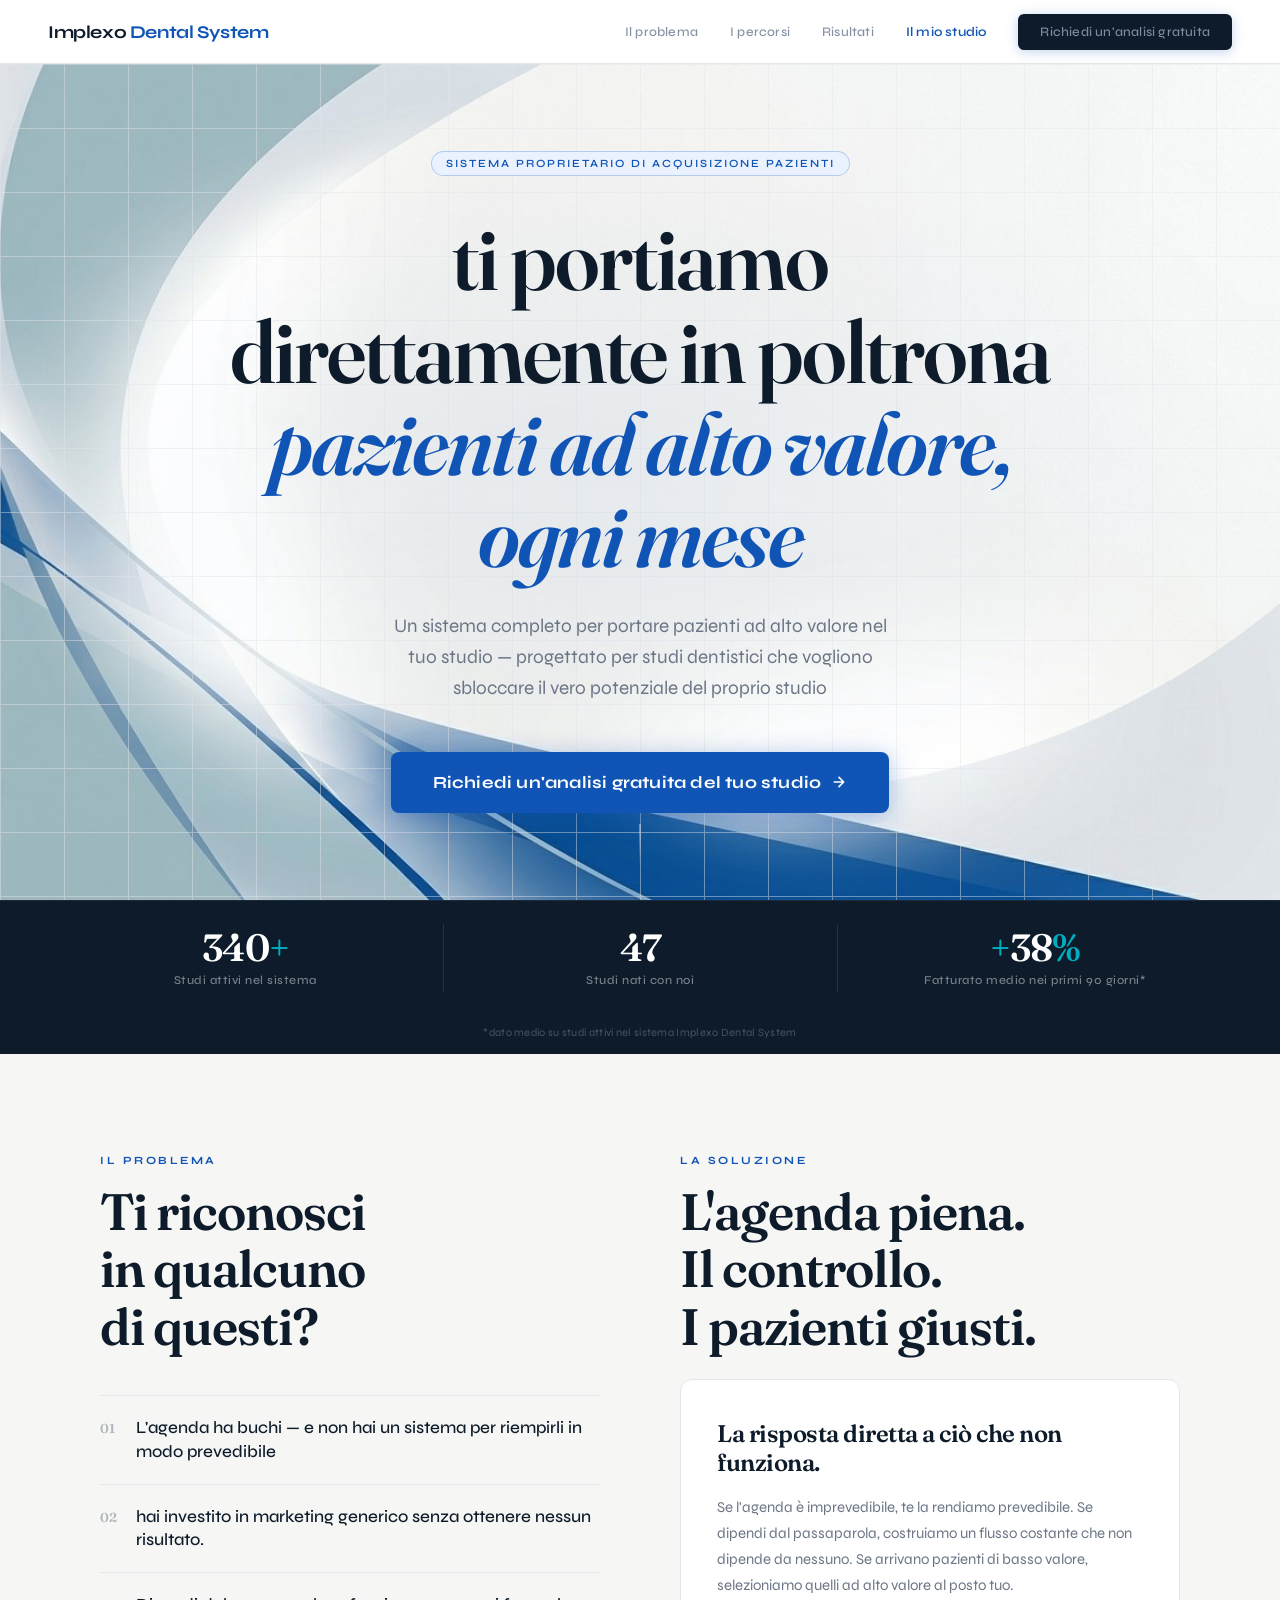
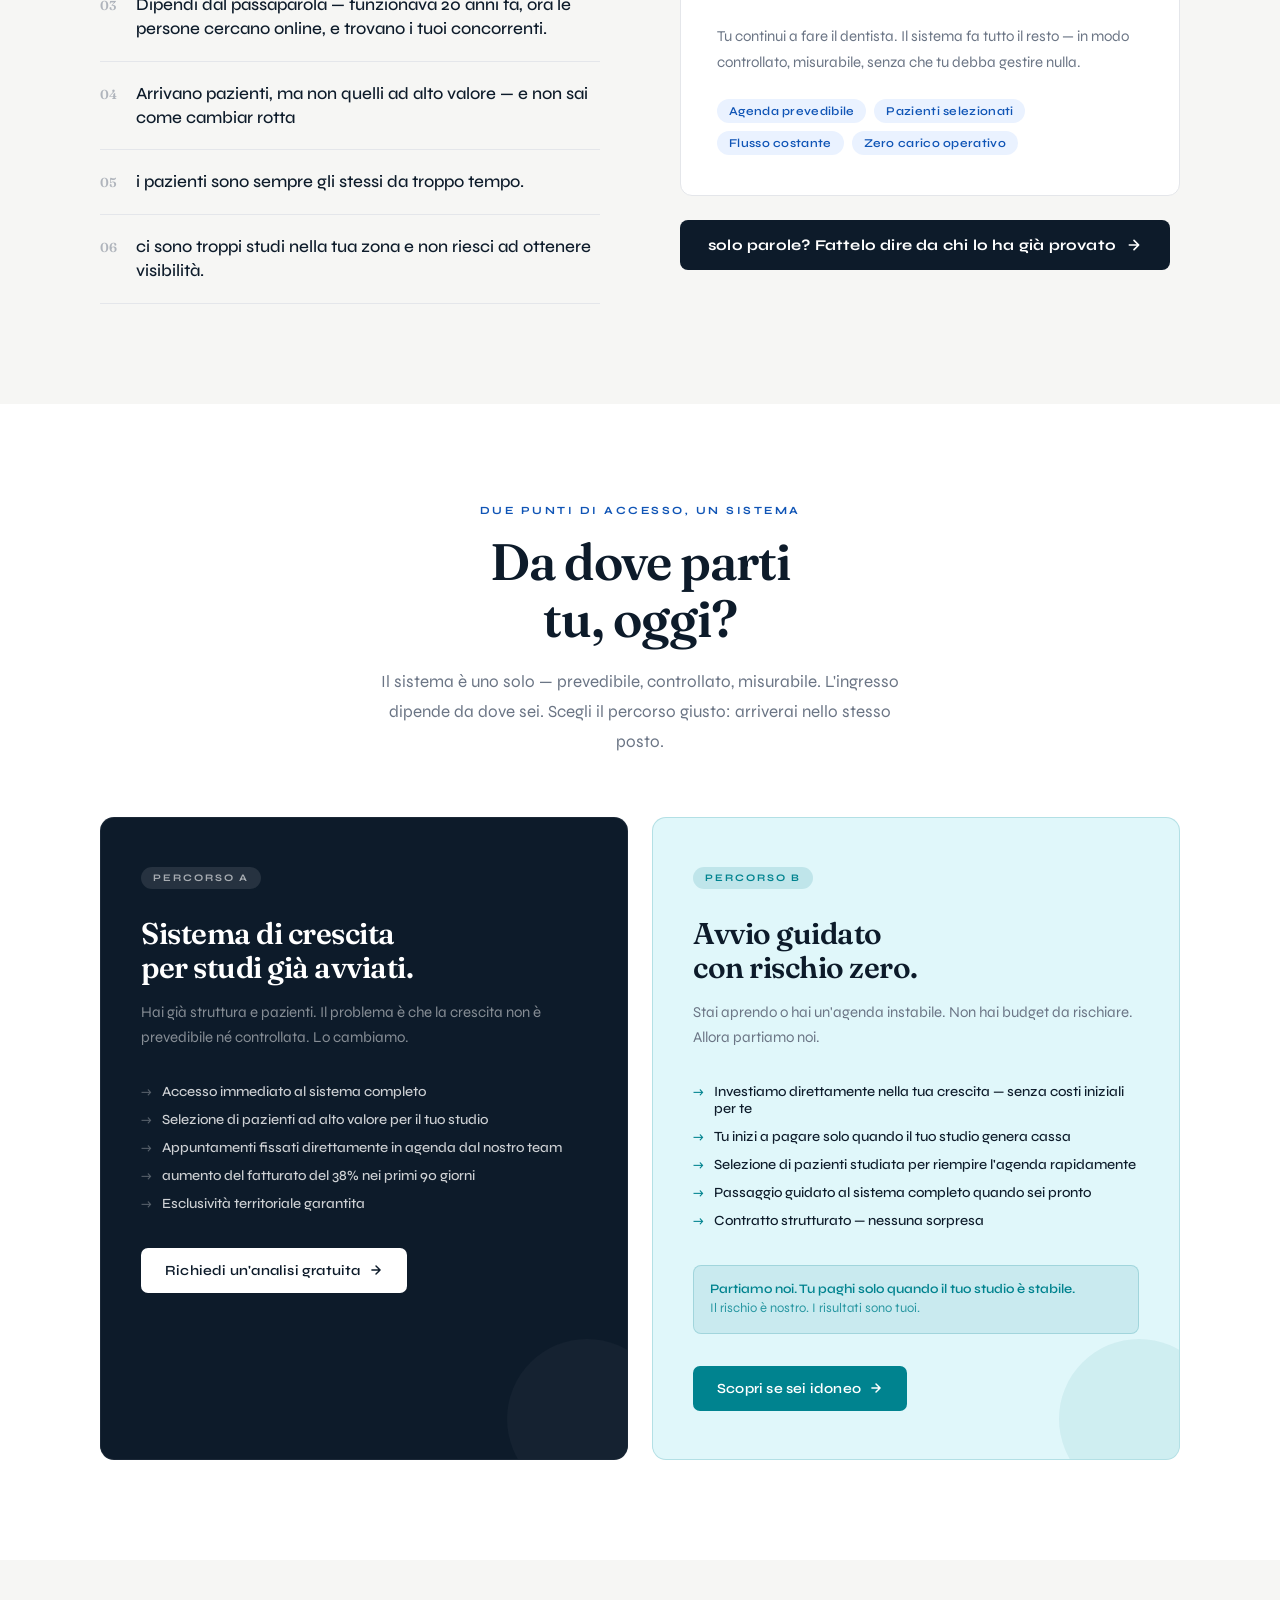
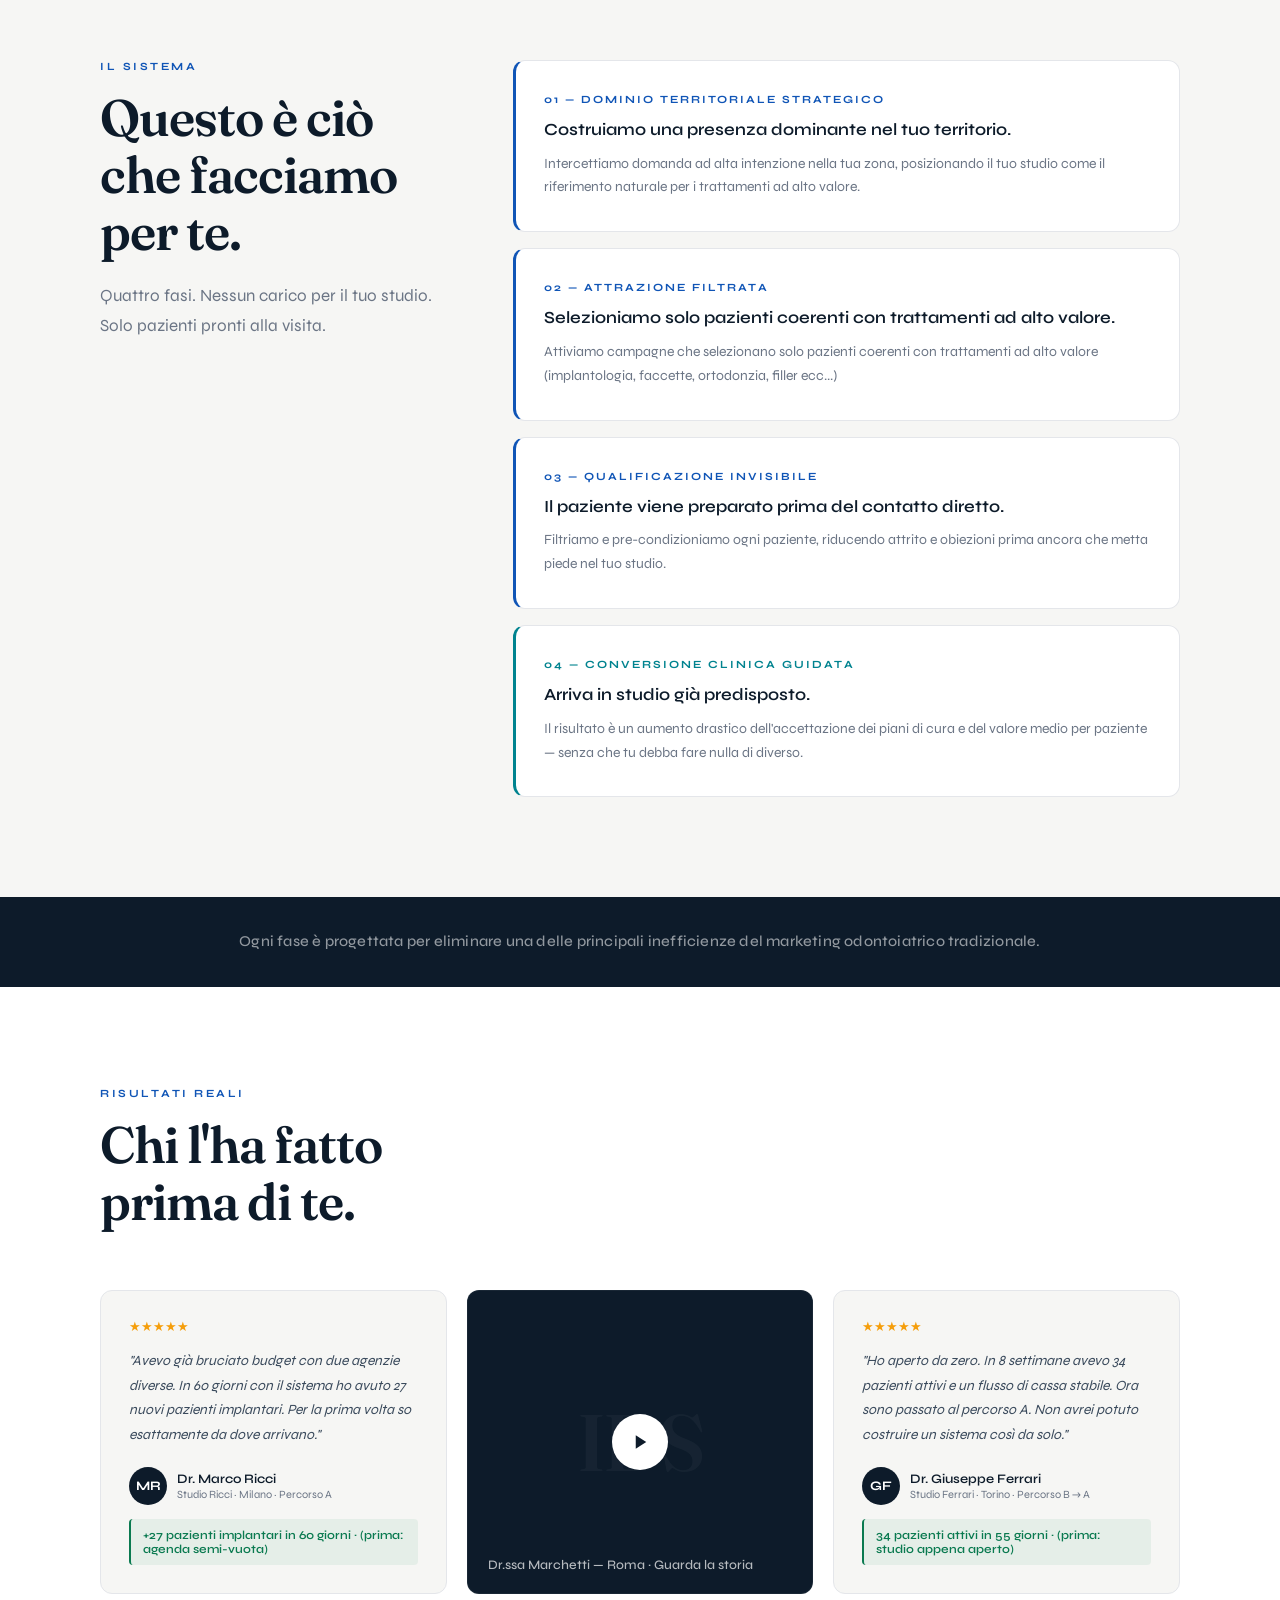
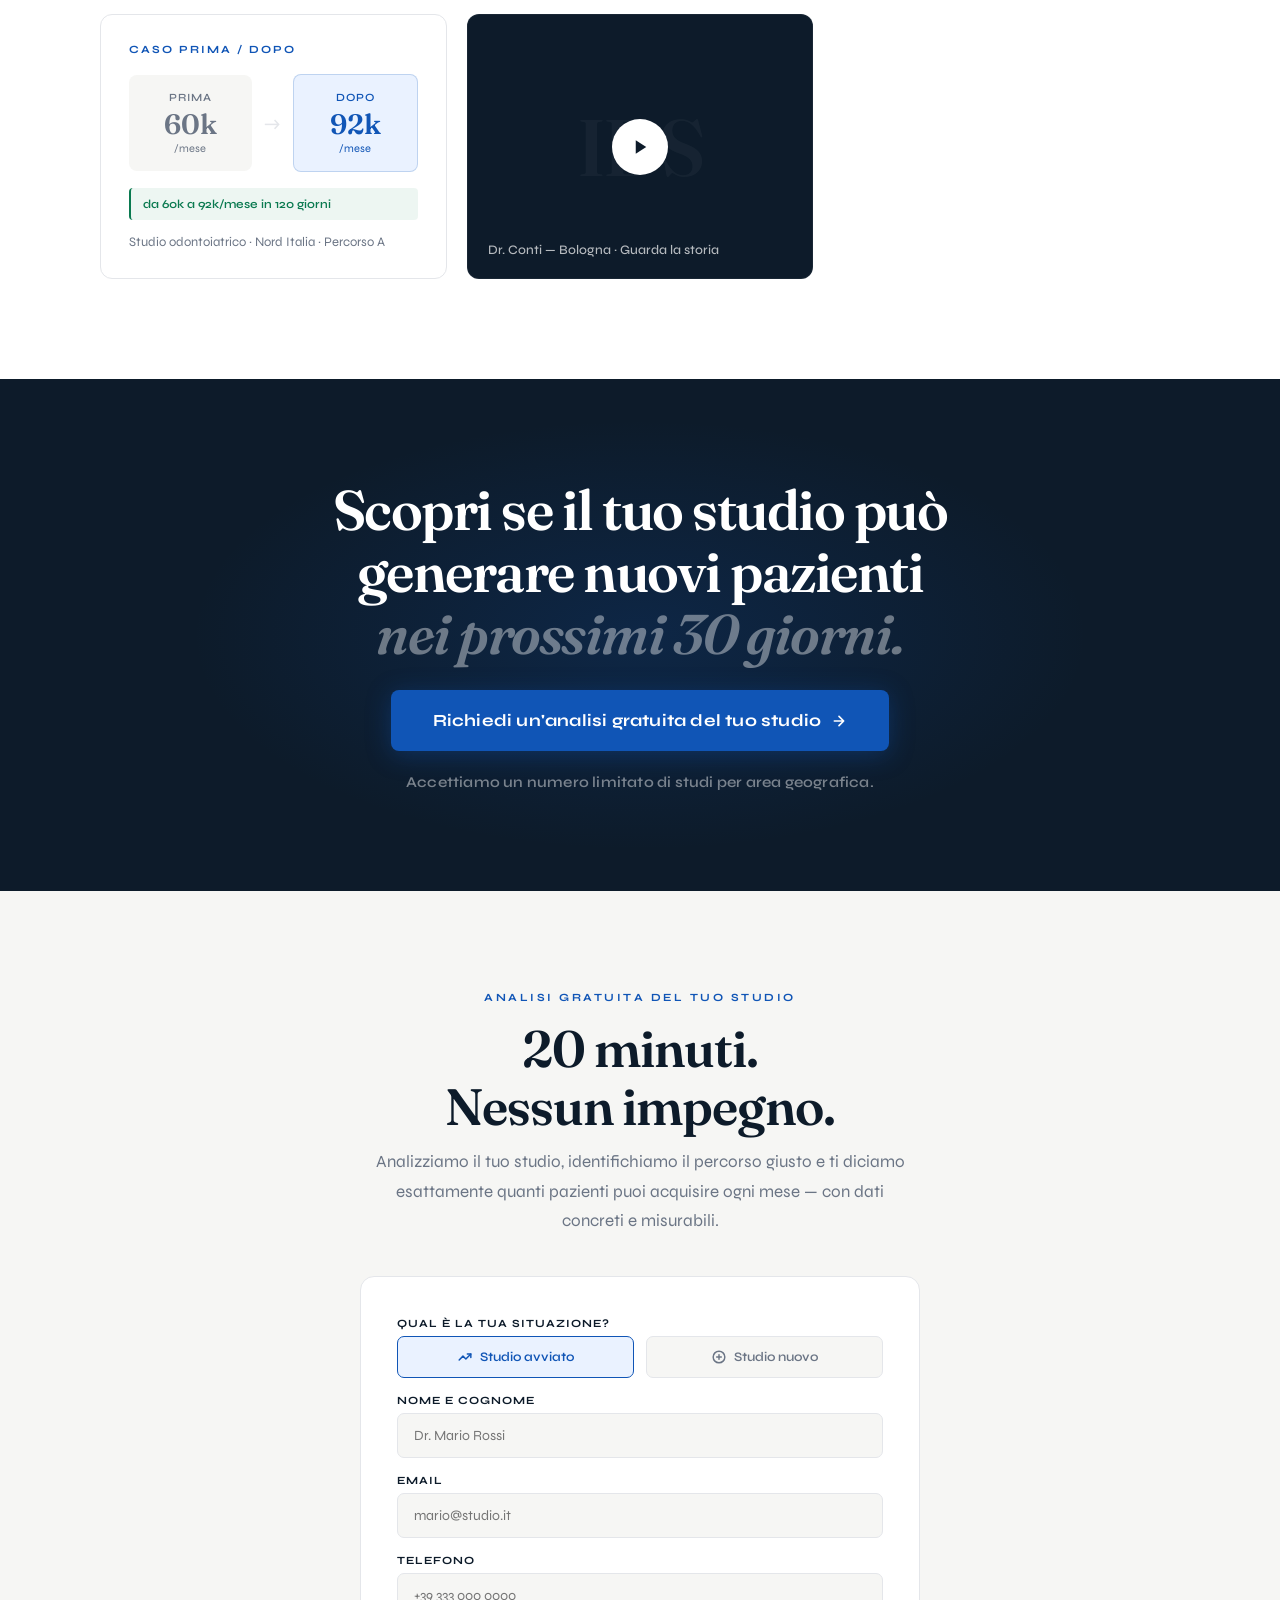
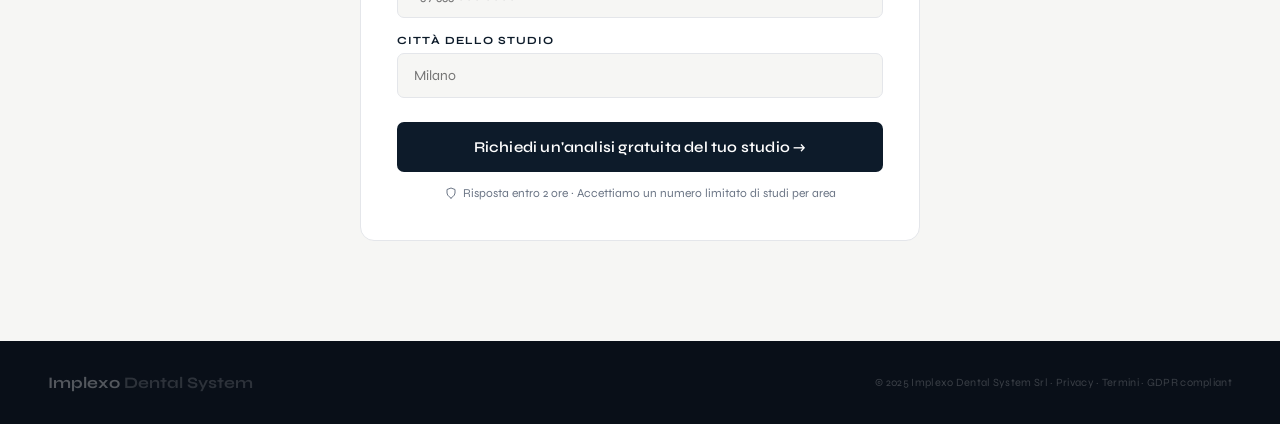
==== index.html @ b6ee6aad "Add files via upload" ====
<!DOCTYPE html>
<html lang="it">

<head>
  <meta charset="UTF-8">
  <meta name="viewport" content="width=device-width, initial-scale=1.0">
  <title>Implexo Dental System</title>
  <link rel="preconnect" href="https://fonts.googleapis.com">
  <link
    href="https://fonts.googleapis.com/css2?family=Fraunces:ital,opsz,wght@0,9..144,300;0,9..144,600;0,9..144,700;1,9..144,300;1,9..144,600&family=Syne:wght@400;500;600;700&display=swap"
    rel="stylesheet">
  <link rel="stylesheet" href="style.css">
</head>

<body>

  <nav>
    <div class="nav-logo"><a href="index.html" style="text-decoration:none;color:inherit;">Implexo<em> Dental
          System</em></a></div>
    <div class="nav-links">
      <a href="#problemi">Il problema</a>
      <a href="#percorsi">I percorsi</a>
      <a href="#risultati">Risultati</a>
      <a href="studio.html" id="studioNavLink" style="color:var(--blue);font-weight:600;">Il mio studio</a>
      <a href="#contatto" class="nav-btn">Richiedi un'analisi gratuita</a>
    </div>
    <button class="nav-hamburger" id="hamburger" onclick="toggleMobileMenu()" aria-label="Menu">
      <span></span><span></span><span></span>
    </button>
  </nav>

  <!-- Mobile Menu -->
  <div class="mobile-menu" id="mobileMenu">
    <a href="#problemi" onclick="closeMobileMenu()">Il problema</a>
    <a href="#percorsi" onclick="closeMobileMenu()">I percorsi</a>
    <a href="#risultati" onclick="closeMobileMenu()">Risultati</a>
    <a href="studio.html" class="mobile-studio-link" onclick="closeMobileMenu()">Il mio studio</a>
    <a href="#contatto" class="mobile-cta" onclick="closeMobileMenu()">Richiedi un'analisi gratuita</a>
  </div>

  <div id="main-site">

    <!-- ══════════════════════════════
     HERO
════════════════════════════════ -->
    <section class="hero" id="home">
      <div class="hero-grid"></div>
      <div class="hero-gradient"></div>

      <div class="hero-inner">
        <span class="hero-tag">Sistema proprietario di acquisizione pazienti</span>

        <h1>
          ti portiamo<br>
          direttamente in poltrona<br>
          <em>pazienti ad alto valore, ogni mese</em>
        </h1>

        <p class="hero-sub">
          Un sistema completo per portare pazienti ad alto valore nel tuo studio —
          progettato per studi dentistici che vogliono sbloccare il vero potenziale del proprio studio
        </p>

        <a href="#contatto" class="hero-cta">
          Richiedi un'analisi gratuita del tuo studio
          <svg width="16" height="16" viewBox="0 0 24 24" fill="none" stroke="currentColor" stroke-width="2.5"
            stroke-linecap="round" stroke-linejoin="round">
            <path d="M5 12h14M12 5l7 7-7 7" />
          </svg>
        </a>
      </div>

      <div class="hero-scroll">
        <div class="hero-scroll-line"></div>
      </div>
    </section>

    <!-- ══════════════════════════════
     STATS BAR
════════════════════════════════ -->
    <div class="stats-bar">
      <div class="stat-item">
        <div class="stat-num">340<span>+</span></div>
        <div class="stat-label">Studi attivi nel sistema</div>
      </div>
      <div class="stat-item">
        <div class="stat-num">47</div>
        <div class="stat-label">Studi nati con noi</div>
      </div>
      <div class="stat-item">
        <div class="stat-num"><span>+</span>38<span>%</span></div>
        <div class="stat-label">Fatturato medio nei primi 90 giorni*</div>
      </div>
    </div>
    <div style="background:var(--ink);padding:6px 48px 14px;text-align:center;">
      <span style="font-size:11px;color:rgba(255,255,255,0.25);letter-spacing:0.3px;">*dato medio su studi attivi nel
        sistema Implexo Dental System</span>
    </div>

    <!-- ══════════════════════════════
     PROBLEMA + SOLUZIONE
════════════════════════════════ -->
    <section class="problems-section" id="problemi">
      <div class="section-inner">
        <div class="problems-layout">

          <div>
            <span class="eyebrow">Il problema</span>
            <h2 class="section-title">Ti riconosci<br>in qualcuno<br>di questi?</h2>
            <div class="problems-list fade-up">
              <div class="problem-item">
                <span class="problem-num">01</span>
                <span class="problem-text">L'agenda ha buchi — e non hai un sistema per riempirli in modo
                  prevedibile</span>
              </div>
              <div class="problem-item">
                <span class="problem-num">02</span>
                <span class="problem-text">hai investito in marketing generico senza ottenere nessun risultato.</span>
              </div>
              <div class="problem-item">
                <span class="problem-num">03</span>
                <span class="problem-text">Dipendi dal passaparola — funzionava 20 anni fa, ora le persone cercano
                  online,
                  e trovano i tuoi concorrenti.</span>
              </div>
              <div class="problem-item">
                <span class="problem-num">04</span>
                <span class="problem-text">Arrivano pazienti, ma non quelli ad alto valore — e non sai come cambiar
                  rotta</span>
              </div>
              <div class="problem-item">
                <span class="problem-num">05</span>
                <span class="problem-text">i pazienti sono sempre gli stessi da troppo tempo.</span>
              </div>
              <div class="problem-item">
                <span class="problem-num">06</span>
                <span class="problem-text">ci sono troppi studi nella tua zona e non riesci ad ottenere
                  visibilità.</span>
              </div>
            </div>
          </div>

          <div class="solution-side">
            <span class="eyebrow">La soluzione</span>
            <h2 class="section-title" style="margin-bottom:24px;">L'agenda piena.<br>Il controllo.<br>I pazienti giusti.
            </h2>
            <div class="solution-card fade-up fade-up-d1">
              <h3>La risposta diretta a ciò che non funziona.</h3>
              <p>
                Se l'agenda è imprevedibile, te la rendiamo prevedibile.
                Se dipendi dal passaparola, costruiamo un flusso costante
                che non dipende da nessuno. Se arrivano pazienti di basso valore,
                selezioniamo quelli ad alto valore al posto tuo.
              </p>
              <p>
                Tu continui a fare il dentista.
                Il sistema fa tutto il resto — in modo controllato,
                misurabile, senza che tu debba gestire nulla.
              </p>
              <div class="solution-tags">
                <span class="tag">Agenda prevedibile</span>
                <span class="tag">Pazienti selezionati</span>
                <span class="tag">Flusso costante</span>
                <span class="tag">Zero carico operativo</span>
              </div>
            </div>
            <a href="#risultati"
              style="display:inline-flex;align-items:center;gap:10px;margin-top:24px;background:var(--ink);color:white;border-radius:8px;padding:16px 28px;font-family:'Syne',sans-serif;font-size:15px;font-weight:700;text-decoration:none;letter-spacing:0.2px;transition:background .2s;"
              onmouseover="this.style.background='var(--blue)'" onmouseout="this.style.background='var(--ink)'">
              solo parole? Fattelo dire da chi lo ha già provato
              <svg width="16" height="16" viewBox="0 0 24 24" fill="none" stroke="currentColor" stroke-width="2.5"
                stroke-linecap="round" stroke-linejoin="round">
                <path d="M5 12h14M12 5l7 7-7 7" />
              </svg>
            </a>
          </div>

        </div>
      </div>
    </section>

    <!-- ══════════════════════════════
     DUAL PATH
════════════════════════════════ -->
    <section class="paths-section" id="percorsi">
      <div class="section-inner">

        <div class="paths-header fade-up">
          <span class="eyebrow" style="display:block;text-align:center;">Due punti di accesso, un sistema</span>
          <h2 class="section-title" style="text-align:center;">Da dove parti<br>tu, oggi?</h2>
          <p class="section-body">
            Il sistema è uno solo — prevedibile, controllato, misurabile.
            L'ingresso dipende da dove sei. Scegli il percorso giusto:
            arriverai nello stesso posto.
          </p>
        </div>

        <div class="paths-grid">

          <!-- PATH A — CORE -->
          <div class="path-card path-card-core fade-up fade-up-d1">
            <div class="path-deco"></div>
            <span class="path-label">Percorso A</span>
            <h3 class="path-title">Sistema di crescita<br>per studi già avviati.</h3>
            <p class="path-desc">
              Hai già struttura e pazienti. Il problema è che la crescita
              non è prevedibile né controllata. Lo cambiamo.
            </p>
            <ul class="path-features">
              <li>Accesso immediato al sistema completo</li>
              <li>Selezione di pazienti ad alto valore per il tuo studio</li>
              <li>Appuntamenti fissati direttamente in agenda dal nostro team</li>
              <li>aumento del fatturato del 38% nei primi 90 giorni</li>
              <li>Esclusività territoriale garantita</li>
            </ul>
            <a href="#contatto" class="path-cta" onclick="selectPath('core')">
              Richiedi un'analisi gratuita
              <svg width="14" height="14" viewBox="0 0 24 24" fill="none" stroke="currentColor" stroke-width="2.5"
                stroke-linecap="round" stroke-linejoin="round">
                <path d="M5 12h14M12 5l7 7-7 7" />
              </svg>
            </a>
          </div>

          <!-- PATH B — LAUNCH -->
          <div class="path-card path-card-launch fade-up fade-up-d2">
            <div class="path-deco"></div>
            <span class="path-label">Percorso B</span>
            <h3 class="path-title" style="color:var(--ink);">Avvio guidato<br>con rischio zero.</h3>
            <p class="path-desc">
              Stai aprendo o hai un'agenda instabile. Non hai budget da rischiare.
              Allora partiamo noi.
            </p>
            <ul class="path-features">
              <li>Investiamo direttamente nella tua crescita — senza costi iniziali per te</li>
              <li>Tu inizi a pagare solo quando il tuo studio genera cassa</li>
              <li>Selezione di pazienti studiata per riempire l'agenda rapidamente</li>
              <li>Passaggio guidato al sistema completo quando sei pronto</li>
              <li>Contratto strutturato — nessuna sorpresa</li>
            </ul>
            <div class="path-guarantee" style="font-weight:600;">
              Partiamo noi. Tu paghi solo quando il tuo studio è stabile.<br>
              <span style="font-weight:400;opacity:0.8;">Il rischio è nostro. I risultati sono tuoi.</span>
            </div>
            <a href="#contatto" class="path-cta" onclick="selectPath('launch')">
              Scopri se sei idoneo
              <svg width="14" height="14" viewBox="0 0 24 24" fill="none" stroke="currentColor" stroke-width="2.5"
                stroke-linecap="round" stroke-linejoin="round">
                <path d="M5 12h14M12 5l7 7-7 7" />
              </svg>
            </a>
          </div>

        </div>



      </div>
    </section>

    <!-- ══════════════════════════════
     HOW IT WORKS
════════════════════════════════ -->
    <section class="how-section">
      <div class="section-inner">
        <div class="how-layout">

          <div>
            <span class="eyebrow">Il sistema</span>
            <h2 class="section-title">Questo è ciò<br>che facciamo<br>per te.</h2>
            <p class="section-body" style="margin-top:16px;">
              Quattro fasi. Nessun carico per il tuo studio.
              Solo pazienti pronti alla visita.
            </p>
          </div>

          <div class="fade-up" style="display:flex;flex-direction:column;gap:16px;">

            <div
              style="background:white;border:1px solid var(--border);border-radius:12px;padding:32px 28px;border-left:3px solid var(--blue);">
              <div
                style="font-size:11px;font-weight:700;letter-spacing:2px;text-transform:uppercase;color:var(--blue);margin-bottom:12px;">
                01 — Dominio Territoriale Strategico</div>
              <p style="font-size:17px;font-weight:600;color:var(--ink);line-height:1.4;margin-bottom:10px;">Costruiamo
                una presenza dominante nel tuo territorio.</p>
              <p style="font-size:14px;color:var(--muted);line-height:1.7;">Intercettiamo domanda ad alta intenzione
                nella
                tua zona, posizionando il tuo studio come il riferimento naturale per i trattamenti ad alto valore.</p>
            </div>

            <div
              style="background:white;border:1px solid var(--border);border-radius:12px;padding:32px 28px;border-left:3px solid var(--blue);">
              <div
                style="font-size:11px;font-weight:700;letter-spacing:2px;text-transform:uppercase;color:var(--blue);margin-bottom:12px;">
                02 — Attrazione Filtrata</div>
              <p style="font-size:17px;font-weight:600;color:var(--ink);line-height:1.4;margin-bottom:10px;">
                Selezioniamo
                solo pazienti coerenti con trattamenti ad alto valore.</p>
              <p style="font-size:14px;color:var(--muted);line-height:1.7;">Attiviamo campagne che selezionano solo
                pazienti coerenti con trattamenti ad alto valore (implantologia, faccette, ortodonzia, filler ecc...)
              </p>
            </div>

            <div
              style="background:white;border:1px solid var(--border);border-radius:12px;padding:32px 28px;border-left:3px solid var(--blue);">
              <div
                style="font-size:11px;font-weight:700;letter-spacing:2px;text-transform:uppercase;color:var(--blue);margin-bottom:12px;">
                03 — Qualificazione Invisibile</div>
              <p style="font-size:17px;font-weight:600;color:var(--ink);line-height:1.4;margin-bottom:10px;">Il paziente
                viene preparato prima del contatto diretto.</p>
              <p style="font-size:14px;color:var(--muted);line-height:1.7;">Filtriamo e pre-condizioniamo ogni paziente,
                riducendo attrito e obiezioni prima ancora che metta piede nel tuo studio.</p>
            </div>

            <div
              style="background:white;border:1px solid var(--border);border-radius:12px;padding:32px 28px;border-left:3px solid var(--teal);">
              <div
                style="font-size:11px;font-weight:700;letter-spacing:2px;text-transform:uppercase;color:var(--teal);margin-bottom:12px;">
                04 — Conversione Clinica Guidata</div>
              <p style="font-size:17px;font-weight:600;color:var(--ink);line-height:1.4;margin-bottom:10px;">Arriva in
                studio già predisposto.</p>
              <p style="font-size:14px;color:var(--muted);line-height:1.7;">Il risultato è un aumento drastico
                dell'accettazione dei piani di cura e del valore medio per paziente — senza che tu debba fare nulla di
                diverso.</p>
            </div>

          </div>

        </div>
      </div>
    </section>

    <!-- micro-section -->
    <div style="background:var(--ink);padding:32px 48px;">
      <div style="max-width:1080px;margin:0 auto;">
        <p
          style="font-size:15px;font-weight:500;color:rgba(255,255,255,0.55);line-height:1.7;text-align:center;letter-spacing:0.2px;">
          Ogni fase è progettata per eliminare una delle principali inefficienze del marketing odontoiatrico
          tradizionale.
        </p>
      </div>
    </div>

    <!-- ══════════════════════════════
     SOCIAL PROOF
════════════════════════════════ -->
    <section class="proof-section" id="risultati">
      <div class="section-inner">

        <span class="eyebrow">Risultati reali</span>
        <h2 class="section-title">Chi l'ha fatto<br>prima di te.</h2>

        <div class="proof-grid fade-up">

          <div class="review-card">
            <div class="review-stars">★★★★★</div>
            <p class="review-text">"Avevo già bruciato budget con due agenzie diverse. In 60 giorni con il sistema ho
              avuto 27 nuovi pazienti implantari. Per la prima volta so esattamente da dove arrivano."</p>
            <div class="review-author">
              <div class="review-avatar">MR</div>
              <div>
                <div class="review-name">Dr. Marco Ricci</div>
                <div class="review-role">Studio Ricci · Milano · Percorso A</div>
              </div>
            </div>
            <div class="review-result">+27 pazienti implantari in 60 giorni · (prima: agenda semi-vuota)</div>
          </div>

          <!-- VIDEO PLACEHOLDER 1 -->
          <div class="video-card" onclick="alert('Video testimonianza — da integrare')">
            <div class="video-bg-text">IDS</div>
            <div class="play-btn">
              <svg width="18" height="18" viewBox="0 0 24 24" fill="var(--ink)" stroke="none">
                <polygon points="5,3 19,12 5,21" />
              </svg>
            </div>
            <div class="video-label">Dr.ssa Marchetti — Roma · Guarda la storia</div>
          </div>

          <div class="review-card">
            <div class="review-stars">★★★★★</div>
            <p class="review-text">"Ho aperto da zero. In 8 settimane avevo 34 pazienti attivi e un flusso di cassa
              stabile. Ora sono passato al percorso A. Non avrei potuto costruire un sistema così da solo."</p>
            <div class="review-author">
              <div class="review-avatar">GF</div>
              <div>
                <div class="review-name">Dr. Giuseppe Ferrari</div>
                <div class="review-role">Studio Ferrari · Torino · Percorso B → A</div>
              </div>
            </div>
            <div class="review-result">34 pazienti attivi in 55 giorni · (prima: studio appena aperto)</div>
          </div>

          <!-- BEFORE/AFTER CARD -->
          <div class="review-card" style="border:1px solid var(--border);background:white;">
            <div
              style="font-size:11px;font-weight:700;letter-spacing:2px;text-transform:uppercase;color:var(--blue);margin-bottom:18px;">
              Caso prima / dopo</div>
            <div style="display:flex;align-items:center;gap:0;margin-bottom:16px;">
              <div style="flex:1;background:var(--gray);border-radius:8px;padding:16px;text-align:center;">
                <div
                  style="font-size:11px;font-weight:600;color:var(--muted);letter-spacing:1px;text-transform:uppercase;margin-bottom:6px;">
                  Prima</div>
                <div
                  style="font-family:'Fraunces',serif;font-size:28px;font-weight:600;color:var(--muted);line-height:1;">
                  60k</div>
                <div style="font-size:11px;color:var(--muted);margin-top:4px;">/mese</div>
              </div>
              <div style="padding:0 12px;font-size:20px;color:var(--border);">→</div>
              <div
                style="flex:1;background:var(--blue-soft);border:1px solid rgba(16,85,182,0.2);border-radius:8px;padding:16px;text-align:center;">
                <div
                  style="font-size:11px;font-weight:600;color:var(--blue);letter-spacing:1px;text-transform:uppercase;margin-bottom:6px;">
                  Dopo</div>
                <div
                  style="font-family:'Fraunces',serif;font-size:28px;font-weight:600;color:var(--blue);line-height:1;">
                  92k</div>
                <div style="font-size:11px;color:var(--blue);margin-top:4px;">/mese</div>
              </div>
            </div>
            <div class="review-result" style="margin-top:0;">da 60k a 92k/mese in 120 giorni</div>
            <div style="margin-top:14px;font-size:13px;color:var(--muted);">Studio odontoiatrico · Nord Italia ·
              Percorso
              A</div>
          </div>

          <!-- VIDEO PLACEHOLDER 2 -->
          <div class="video-card" onclick="alert('Video testimonianza — da integrare')">
            <div class="video-bg-text">IDS</div>
            <div class="play-btn">
              <svg width="18" height="18" viewBox="0 0 24 24" fill="var(--ink)" stroke="none">
                <polygon points="5,3 19,12 5,21" />
              </svg>
            </div>
            <div class="video-label">Dr. Conti — Bologna · Guarda la storia</div>
          </div>

        </div>

      </div>
    </section>

    <!-- ══════════════════════════════
     2nd CTA
════════════════════════════════ -->
    <section class="cta-section">
      <div class="cta-bg"></div>
      <div class="cta-inner fade-up">
        <h2 class="cta-title">
          Scopri se il tuo studio può<br>generare nuovi pazienti<br><em>nei prossimi 30 giorni.</em>
        </h2>
        <a href="#contatto" class="hero-cta" style="display:inline-flex;margin-top:8px;">
          Richiedi un'analisi gratuita del tuo studio
          <svg width="16" height="16" viewBox="0 0 24 24" fill="none" stroke="currentColor" stroke-width="2.5"
            stroke-linecap="round" stroke-linejoin="round">
            <path d="M5 12h14M12 5l7 7-7 7" />
          </svg>
        </a>
        <p style="margin-top:22px;font-size:15px;font-weight:600;color:rgba(255,255,255,0.45);letter-spacing:0.2px;">
          Accettiamo un numero limitato di studi per area geografica.
        </p>
      </div>
    </section>

    <!-- ══════════════════════════════
     FORM
════════════════════════════════ -->
    <section class="form-section" id="contatto">
      <div class="form-inner">
        <span class="eyebrow" style="display:block;text-align:center;">Analisi gratuita del tuo studio</span>
        <h2 class="section-title" style="text-align:center;margin-bottom:12px;">20 minuti.<br>Nessun impegno.</h2>
        <p class="section-body" style="text-align:center;margin-bottom:40px;">
          Analizziamo il tuo studio, identifichiamo il percorso giusto
          e ti diciamo esattamente quanti pazienti puoi acquisire
          ogni mese — con dati concreti e misurabili.
        </p>

        <form action="https://formslist.com/f/KGJrMdvT8ZfQ" method="POST" class="form-card">
          <input type="hidden" name="situazione" id="situazione_input" value="core">
          <div class="form-row">
            <label class="form-label">Qual è la tua situazione?</label>
            <div class="form-radio-group" id="pathGroup">
              <div class="form-radio active-core" id="radio-core" onclick="selectPath('core')">
                <svg width="14" height="14" viewBox="0 0 24 24" fill="none" stroke="currentColor" stroke-width="2.5"
                  stroke-linecap="round" stroke-linejoin="round">
                  <polyline points="22 7 13.5 15.5 8.5 10.5 2 17" />
                  <polyline points="16 7 22 7 22 13" />
                </svg>
                Studio avviato
              </div>
              <div class="form-radio" id="radio-launch" onclick="selectPath('launch')">
                <svg width="14" height="14" viewBox="0 0 24 24" fill="none" stroke="currentColor" stroke-width="2.5"
                  stroke-linecap="round" stroke-linejoin="round">
                  <circle cx="12" cy="12" r="10" />
                  <line x1="12" y1="8" x2="12" y2="16" />
                  <line x1="8" y1="12" x2="16" y2="12" />
                </svg>
                Studio nuovo
              </div>
            </div>
          </div>
          <div class="form-row">
            <label class="form-label">Nome e Cognome</label>
            <input class="form-input" type="text" name="nome" placeholder="Dr. Mario Rossi" required>
          </div>
          <div class="form-row">
            <label class="form-label">Email</label>
            <input class="form-input" type="email" name="email" placeholder="mario@studio.it" required>
          </div>
          <div class="form-row">
            <label class="form-label">Telefono</label>
            <input class="form-input" type="tel" name="telefono" placeholder="+39 333 000 0000" required>
          </div>
          <div class="form-row">
            <label class="form-label">Città dello studio</label>
            <input class="form-input" type="text" name="citta" placeholder="Milano" required>
          </div>
          <button type="submit" class="form-submit" onclick="handleSubmit()">
            Richiedi un'analisi gratuita del tuo studio →
          </button>
          <div class="form-note">
            <svg width="12" height="12" viewBox="0 0 24 24" fill="none" stroke="currentColor" stroke-width="2"
              stroke-linecap="round" stroke-linejoin="round">
              <path d="M12 22s8-4 8-10V5l-8-3-8 3v7c0 6 8 10 8 10z" />
            </svg>
            Risposta entro 2 ore · Accettiamo un numero limitato di studi per area
          </div>
        </form>

      </div>
    </section>

  </div><!-- /main-site -->

  <!-- FOOTER -->
  <footer>
    <div class="footer-logo">Implexo<em> Dental System</em></div>
    <p>© 2025 Implexo Dental System Srl · <a href="#">Privacy</a> · <a href="#">Termini</a> · GDPR compliant</p>
  </footer>

  <script>
    /* ── PATH SELECTION ── */
    let selectedPath = 'core';
    function selectPath(path) {
      selectedPath = path;
      const inputSit = document.getElementById('situazione_input');
      if (inputSit) inputSit.value = path;
      const rc = document.getElementById('radio-core');
      const rl = document.getElementById('radio-launch');
      rc.className = 'form-radio' + (path === 'core' ? ' active-core' : '');
      rl.className = 'form-radio' + (path === 'launch' ? ' active-launch' : '');
      setTimeout(() => {
        document.getElementById('contatto').scrollIntoView({ behavior: 'smooth' });
      }, 80);
    }

    /* ── FORM SUBMIT ── */
    function handleSubmit() {
      const btn = document.querySelector('.form-submit');
      if (btn) {
        btn.textContent = '✓ Inviando...';
        btn.style.background = 'var(--green)';
      }
    }

    /* ── SCROLL ANIMATIONS ── */
    const io = new IntersectionObserver(entries => {
      entries.forEach(e => { if (e.isIntersecting) { e.target.classList.add('in'); io.unobserve(e.target); } });
    }, { threshold: 0.12 });
    document.querySelectorAll('.fade-up').forEach(el => io.observe(el));

    /* ── MOBILE MENU ── */
    function toggleMobileMenu() {
      const menu = document.getElementById('mobileMenu');
      const ham = document.getElementById('hamburger');
      menu.classList.toggle('open');
      ham.classList.toggle('open');
    }
    function closeMobileMenu() {
      document.getElementById('mobileMenu').classList.remove('open');
      document.getElementById('hamburger').classList.remove('open');
    }
    document.addEventListener('click', function (e) {
      const menu = document.getElementById('mobileMenu');
      const ham = document.getElementById('hamburger');
      if (!menu.contains(e.target) && !ham.contains(e.target)) {
        menu.classList.remove('open');
        ham.classList.remove('open');
      }
    });
  </script>
</body>

</html>
---- style.css ----
:root {
      --ink: #0d1b2a;
      --blue: #1055b6;
      --blue-mid: #1a6ad4;
      --blue-soft: #eaf2ff;
      --teal: #00838f;
      --teal-mid: #00acc1;
      --teal-soft: #e0f7fa;
      --gray: #f6f6f4;
      --white: #ffffff;
      --muted: #6b7585;
      --border: #e4e6ea;
      --green: #0a7a50;
      --black: #000000;
    }

    *,
    *::before,
    *::after {
      margin: 0;
      padding: 0;
      box-sizing: border-box;
    }

    html {
      scroll-behavior: smooth;
    }

    body {
      font-family: 'Syne', sans-serif;
      background: var(--white);
      color: var(--ink);
      overflow-x: hidden;
      -webkit-font-smoothing: antialiased;
    }

    /* ─── NAV ─────────────────────────────── */
    nav {
      position: sticky;
      top: 0;
      z-index: 100;
      background: rgba(255, 255, 255, 0.96);
      backdrop-filter: blur(12px);
      border-bottom: 1px solid var(--border);
      padding: 0 48px;
      height: 64px;
      display: flex;
      align-items: center;
      justify-content: space-between;
    }

    .nav-logo {
      font-family: 'Syne', sans-serif;
      font-weight: 700;
      font-size: 18px;
      color: var(--ink);
      letter-spacing: -0.4px;
    }

    .nav-logo em {
      font-style: normal;
      color: var(--blue);
    }

    .nav-links {
      display: flex;
      align-items: center;
      gap: 32px;
    }

    .nav-links a {
      font-size: 13px;
      font-weight: 500;
      color: #828fa3fc;
      text-decoration: none;
      letter-spacing: 0.2px;
      transition: color .2s;
    }

    .nav-links a:hover {
      color: var(--black);
    }

    .nav-btn {
      background: var(--ink);
      color: white;
      border: none;
      border-radius: 6px;
      padding: 10px 22px;
      font-family: 'Syne', sans-serif;
      font-size: 13px;
      font-weight: 600;
      cursor: pointer;
      text-decoration: none;
      transition: background .2s, transform .2s;
      letter-spacing: 0.2px;
      box-shadow: 0 2px 12px rgba(16, 85, 182, 0.25);
    }

    .nav-btn:hover {
      background: #165fc6;
      transform: translateY(-1px);
      box-shadow: 0 4px 18px rgba(16, 85, 182, 0.35);
    }

    /* ─── HERO ────────────────────────────── */
    .hero {
      min-height: calc(100vh - 64px);
      display: flex;
      flex-direction: column;
      align-items: center;
      justify-content: center;
      text-align: center;
      padding: 80px 40px;
      position: relative;
      overflow: hidden;
      background-image: url('hero-bg.jpg');
      background-size: cover;
      background-position: center;
      background-repeat: no-repeat;
    }

    .hero-grid {
      position: absolute;
      inset: 0;
      background-image:
        linear-gradient(var(--border) 1px, transparent 1px),
        linear-gradient(90deg, var(--border) 1px, transparent 1px);
      background-size: 64px 64px;
      opacity: 0.45;
      pointer-events: none;
    }

    .hero-gradient {
      position: absolute;
      inset: 0;
      background: radial-gradient(ellipse 70% 60% at 50% 50%, rgba(16, 85, 182, 0.06) 0%, transparent 70%);
      pointer-events: none;
    }

    .hero-inner {
      position: relative;
      z-index: 2;
      max-width: 820px;
    }

    .hero-tag {
      display: inline-block;
      font-size: 11px;
      font-weight: 600;
      letter-spacing: 2px;
      text-transform: uppercase;
      color: var(--blue);
      border: 1px solid rgba(16, 85, 182, 0.25);
      border-radius: 100px;
      padding: 5px 14px;
      margin-bottom: 36px;
      background: var(--blue-soft);
    }

    .hero h1 {
      font-family: 'Fraunces', serif;
      font-size: clamp(44px, 7vw, 88px);
      font-weight: 600;
      line-height: 1.05;
      letter-spacing: -2px;
      color: var(--ink);
      margin-bottom: 28px;
    }

    .hero h1 em {
      font-style: italic;
      color: var(--blue);
    }

    .hero-sub {
      font-size: clamp(16px, 2vw, 19px);
      color: var(--muted);
      line-height: 1.65;
      max-width: 520px;
      margin: 0 auto 48px;
      font-weight: 400;
    }

    .hero-cta {
      display: inline-flex;
      align-items: center;
      gap: 10px;
      background: var(--blue);
      color: white;
      border: none;
      border-radius: 8px;
      padding: 20px 42px;
      font-family: 'Syne', sans-serif;
      font-size: 17px;
      font-weight: 700;
      cursor: pointer;
      text-decoration: none;
      transition: all .25s;
      letter-spacing: 0.2px;
      box-shadow: 0 4px 24px rgba(16, 85, 182, 0.35);
    }

    .hero-cta svg {
      transition: transform .25s;
    }

    .hero-cta:hover {
      background: var(--blue-mid);
      box-shadow: 0 8px 32px rgba(16, 85, 182, 0.45);
      transform: translateY(-2px);
    }

    .hero-cta:hover svg {
      transform: translateX(4px);
    }

    .hero-scroll {
      position: absolute;
      bottom: 36px;
      left: 50%;
      transform: translateX(-50%);
      display: flex;
      flex-direction: column;
      align-items: center;
      gap: 8px;
      color: var(--border);
      font-size: 11px;
      letter-spacing: 1.5px;
      text-transform: uppercase;
      animation: bounce 2s ease-in-out infinite;
    }

    @keyframes bounce {

      0%,
      100% {
        transform: translateX(-50%) translateY(0);
      }

      50% {
        transform: translateX(-50%) translateY(6px);
      }
    }

    .hero-scroll-line {
      width: 1px;
      height: 40px;
      background: linear-gradient(to bottom, var(--border), transparent);
    }

    /* ─── STATS BAR ───────────────────────── */
    .stats-bar {
      background: var(--ink);
      padding: 0 48px;
      display: flex;
      align-items: stretch;
      border-top: 1px solid rgba(255, 255, 255, 0.07);
    }

    .stat-item {
      flex: 1;
      padding: 28px 0;
      display: flex;
      flex-direction: column;
      align-items: center;
      gap: 6px;
      position: relative;
    }

    .stat-item+.stat-item::before {
      content: '';
      position: absolute;
      left: 0;
      top: 20%;
      bottom: 20%;
      width: 1px;
      background: rgba(255, 255, 255, 0.1);
    }

    .stat-num {
      font-family: 'Fraunces', serif;
      font-size: 38px;
      font-weight: 600;
      color: white;
      letter-spacing: -1px;
      line-height: 1;
    }

    .stat-num span {
      color: var(--teal-mid);
    }

    .stat-label {
      font-size: 12px;
      color: rgba(255, 255, 255, 0.45);
      font-weight: 500;
      letter-spacing: 0.5px;
      text-align: center;
    }

    /* ─── SECTION SHARED ──────────────────── */
    section {
      padding: 100px 48px;
    }

    .section-inner {
      max-width: 1080px;
      margin: 0 auto;
    }

    .eyebrow {
      font-size: 11px;
      font-weight: 700;
      letter-spacing: 2.5px;
      text-transform: uppercase;
      color: var(--blue);
      margin-bottom: 16px;
      display: block;
    }

    .section-title {
      font-family: 'Fraunces', serif;
      font-size: clamp(32px, 4vw, 52px);
      font-weight: 600;
      line-height: 1.12;
      letter-spacing: -1px;
      color: var(--ink);
      margin-bottom: 20px;
    }

    .section-title em {
      font-style: italic;
      color: var(--blue);
    }

    .section-body {
      font-size: 17px;
      color: var(--muted);
      line-height: 1.75;
      max-width: 540px;
    }

    /* ─── PROBLEMS + SOLUTION ─────────────── */
    .problems-section {
      background: var(--gray);
    }

    .problems-layout {
      display: grid;
      grid-template-columns: 1fr 1fr;
      gap: 80px;
      align-items: start;
    }

    .problems-list {
      margin-top: 40px;
      display: flex;
      flex-direction: column;
      gap: 0;
    }

    .problem-item {
      padding: 20px 0;
      border-bottom: 1px solid var(--border);
      display: flex;
      gap: 16px;
      align-items: baseline;
    }

    .problem-item:first-child {
      border-top: 1px solid var(--border);
    }

    .problem-num {
      font-family: 'Fraunces', serif;
      font-size: 13px;
      color: var(--muted);
      opacity: 0.5;
      min-width: 20px;
      font-weight: 600;
    }

    .problem-text {
      font-size: 17px;
      font-weight: 500;
      color: var(--ink);
      line-height: 1.4;
    }

    .solution-side {
      padding-top: 0;
    }

    .solution-card {
      background: var(--white);
      border: 1px solid var(--border);
      border-radius: 12px;
      padding: 40px 36px;
      margin-top: 16px;
    }

    .solution-card h3 {
      font-family: 'Fraunces', serif;
      font-size: 24px;
      font-weight: 600;
      color: var(--ink);
      margin-bottom: 16px;
      letter-spacing: -0.5px;
      line-height: 1.2;
    }

    .solution-card p {
      font-size: 15px;
      color: var(--muted);
      line-height: 1.75;
      margin-bottom: 24px;
    }

    .solution-tags {
      display: flex;
      flex-wrap: wrap;
      gap: 8px;
    }

    .tag {
      font-size: 12px;
      font-weight: 600;
      padding: 5px 12px;
      border-radius: 100px;
      background: var(--blue-soft);
      color: var(--blue);
      letter-spacing: 0.3px;
    }

    /* ─── DUAL PATH ───────────────────────── */
    .paths-section {
      background: var(--white);
    }

    .paths-header {
      text-align: center;
      margin-bottom: 60px;
    }

    .paths-header .section-body {
      margin: 0 auto;
    }

    .paths-grid {
      display: grid;
      grid-template-columns: 1fr 1fr;
      gap: 24px;
    }

    .path-card {
      border-radius: 14px;
      padding: 48px 40px;
      position: relative;
      overflow: hidden;
      border: 1px solid transparent;
    }

    .path-card-core {
      background: var(--ink);
      border-color: rgba(255, 255, 255, 0.06);
    }

    .path-card-launch {
      background: var(--teal-soft);
      border-color: rgba(0, 131, 143, 0.2);
    }

    .path-label {
      font-size: 10px;
      font-weight: 700;
      letter-spacing: 2px;
      text-transform: uppercase;
      padding: 5px 12px;
      border-radius: 100px;
      display: inline-block;
      margin-bottom: 28px;
    }

    .path-card-core .path-label {
      background: rgba(255, 255, 255, 0.1);
      color: rgba(255, 255, 255, 0.6);
    }

    .path-card-launch .path-label {
      background: rgba(0, 131, 143, 0.15);
      color: var(--teal);
    }

    .path-title {
      font-family: 'Fraunces', serif;
      font-size: 30px;
      font-weight: 600;
      line-height: 1.15;
      letter-spacing: -0.5px;
      margin-bottom: 14px;
    }

    .path-card-core .path-title {
      color: white;
    }

    .path-card-launch .path-title {
      color: var(--ink);
    }

    .path-desc {
      font-size: 15px;
      line-height: 1.7;
      margin-bottom: 32px;
    }

    .path-card-core .path-desc {
      color: rgba(255, 255, 255, 0.5);
    }

    .path-card-launch .path-desc {
      color: var(--muted);
    }

    .path-features {
      list-style: none;
      display: flex;
      flex-direction: column;
      gap: 11px;
      margin-bottom: 36px;
    }

    .path-features li {
      display: flex;
      align-items: baseline;
      gap: 10px;
      font-size: 14px;
      font-weight: 500;
    }

    .path-card-core .path-features li {
      color: rgba(255, 255, 255, 0.8);
    }

    .path-card-launch .path-features li {
      color: var(--ink);
    }

    .path-features li::before {
      content: '→';
      font-size: 13px;
      flex-shrink: 0;
    }

    .path-card-core .path-features li::before {
      color: rgba(255, 255, 255, 0.3);
    }

    .path-card-launch .path-features li::before {
      color: var(--teal);
    }

    .path-guarantee {
      padding: 14px 16px;
      border-radius: 8px;
      font-size: 13px;
      font-weight: 500;
      line-height: 1.5;
      margin-bottom: 32px;
    }

    .path-card-core .path-guarantee {
      background: rgba(255, 255, 255, 0.06);
      color: rgba(255, 255, 255, 0.5);
      border: 1px solid rgba(255, 255, 255, 0.08);
    }

    .path-card-launch .path-guarantee {
      background: rgba(0, 131, 143, 0.1);
      color: var(--teal);
      border: 1px solid rgba(0, 131, 143, 0.2);
    }

    .path-cta {
      display: inline-flex;
      align-items: center;
      gap: 8px;
      border-radius: 7px;
      padding: 14px 24px;
      font-family: 'Syne', sans-serif;
      font-size: 14px;
      font-weight: 600;
      cursor: pointer;
      border: none;
      text-decoration: none;
      transition: all .2s;
      letter-spacing: 0.2px;
    }

    .path-card-core .path-cta {
      background: white;
      color: var(--ink);
    }

    .path-card-core .path-cta:hover {
      background: var(--blue);
      color: white;
    }

    .path-card-launch .path-cta {
      background: var(--teal);
      color: white;
    }

    .path-card-launch .path-cta:hover {
      background: #006d79;
    }

    .path-deco {
      position: absolute;
      bottom: -40px;
      right: -40px;
      width: 160px;
      height: 160px;
      border-radius: 50%;
      pointer-events: none;
    }

    .path-card-core .path-deco {
      background: rgba(255, 255, 255, 0.03);
    }

    .path-card-launch .path-deco {
      background: rgba(0, 131, 143, 0.08);
    }

    /* ─── HOW IT WORKS ────────────────────── */
    .how-section {
      background: var(--gray);
    }

    .how-layout {
      display: grid;
      grid-template-columns: 1fr 2fr;
      gap: 80px;
      align-items: start;
    }

    .how-steps {
      display: flex;
      flex-direction: column;
      gap: 0;
      margin-top: 8px;
    }

    .how-step {
      padding: 24px 0;
      border-bottom: 1px solid var(--border);
      display: grid;
      grid-template-columns: 40px 1fr;
      gap: 16px;
      align-items: start;
    }

    .how-step:first-child {
      border-top: 1px solid var(--border);
    }

    .step-n {
      font-family: 'Fraunces', serif;
      font-size: 13px;
      color: var(--blue);
      font-weight: 600;
      padding-top: 2px;
    }

    .step-name {
      font-size: 15px;
      font-weight: 600;
      color: var(--ink);
      margin-bottom: 4px;
    }

    .step-desc {
      font-size: 13px;
      color: var(--muted);
      line-height: 1.6;
    }

    /* ─── SOCIAL PROOF ────────────────────── */
    .proof-section {
      background: var(--white);
    }

    .proof-grid {
      display: grid;
      grid-template-columns: 1fr 1fr 1fr;
      gap: 20px;
      margin-top: 60px;
    }

    .review-card {
      background: var(--gray);
      border-radius: 12px;
      padding: 28px;
      border: 1px solid var(--border);
      transition: border-color .2s, transform .2s;
    }

    .review-card:hover {
      border-color: #c0cfe8;
      transform: translateY(-3px);
    }

    .review-stars {
      color: #f59e0b;
      font-size: 13px;
      margin-bottom: 14px;
    }

    .review-text {
      font-size: 14px;
      color: #3a4a5c;
      line-height: 1.75;
      margin-bottom: 20px;
      font-style: italic;
    }

    .review-author {
      display: flex;
      align-items: center;
      gap: 10px;
    }

    .review-avatar {
      width: 38px;
      height: 38px;
      border-radius: 50%;
      background: var(--ink);
      color: white;
      display: flex;
      align-items: center;
      justify-content: center;
      font-size: 13px;
      font-weight: 700;
      flex-shrink: 0;
    }

    .review-name {
      font-size: 13px;
      font-weight: 600;
      color: var(--ink);
    }

    .review-role {
      font-size: 11px;
      color: var(--muted);
      margin-top: 1px;
    }

    .review-result {
      margin-top: 14px;
      padding: 9px 12px;
      background: rgba(10, 122, 80, 0.07);
      border-left: 2px solid var(--green);
      border-radius: 4px;
      font-size: 12px;
      font-weight: 600;
      color: var(--green);
    }

    .video-card {
      border-radius: 12px;
      overflow: hidden;
      background: var(--ink);
      display: flex;
      align-items: center;
      justify-content: center;
      min-height: 240px;
      cursor: pointer;
      position: relative;
      border: 1px solid rgba(255, 255, 255, 0.05);
      transition: transform .2s;
    }

    .video-card:hover {
      transform: translateY(-3px);
    }

    .video-card:hover .play-btn {
      transform: translate(-50%, -50%) scale(1.1);
    }

    .video-bg-text {
      font-family: 'Fraunces', serif;
      font-size: 80px;
      font-weight: 600;
      color: rgba(255, 255, 255, 0.04);
      position: absolute;
      line-height: 1;
      letter-spacing: -3px;
      user-select: none;
    }

    .play-btn {
      position: absolute;
      top: 50%;
      left: 50%;
      transform: translate(-50%, -50%);
      width: 56px;
      height: 56px;
      border-radius: 50%;
      background: white;
      display: flex;
      align-items: center;
      justify-content: center;
      transition: transform .25s;
    }

    .play-btn svg {
      margin-left: 3px;
    }

    .video-label {
      position: absolute;
      bottom: 20px;
      left: 20px;
      font-size: 13px;
      font-weight: 500;
      color: rgba(255, 255, 255, 0.7);
    }

    /* ─── CTA SECTION ─────────────────────── */
    .cta-section {
      background: var(--ink);
      padding: 100px 48px;
      text-align: center;
      position: relative;
      overflow: hidden;
    }

    .cta-bg {
      position: absolute;
      inset: 0;
      background: radial-gradient(ellipse 50% 60% at 50% 50%, rgba(16, 85, 182, 0.2) 0%, transparent 70%);
      pointer-events: none;
    }

    .cta-inner {
      position: relative;
      z-index: 2;
      max-width: 620px;
      margin: 0 auto;
    }

    .cta-title {
      font-family: 'Fraunces', serif;
      font-size: clamp(32px, 4.5vw, 56px);
      font-weight: 600;
      color: white;
      line-height: 1.1;
      letter-spacing: -1.5px;
      margin-bottom: 18px;
    }

    .cta-title em {
      font-style: italic;
      color: rgba(255, 255, 255, 0.4);
    }

    .cta-sub {
      font-size: 16px;
      color: rgba(255, 255, 255, 0.45);
      line-height: 1.65;
      margin-bottom: 48px;
    }

    /* ─── CONTACT FORM ────────────────────── */
    .form-section {
      background: var(--gray);
      padding: 100px 48px;
    }

    .form-inner {
      max-width: 560px;
      margin: 0 auto;
      text-align: center;
    }

    .form-inner .section-title {
      text-align: center;
    }

    .form-inner .section-body {
      margin: 0 auto 40px;
      text-align: center;
    }

    .form-card {
      background: white;
      border: 1px solid var(--border);
      border-radius: 14px;
      padding: 40px 36px;
      text-align: left;
    }

    .form-row {
      margin-bottom: 16px;
    }

    .form-label {
      display: block;
      font-size: 11px;
      font-weight: 700;
      letter-spacing: 1px;
      text-transform: uppercase;
      color: var(--ink);
      margin-bottom: 6px;
    }

    .form-input,
    .form-select {
      width: 100%;
      padding: 13px 16px;
      border: 1.5px solid var(--border);
      border-radius: 7px;
      font-family: 'Syne', sans-serif;
      font-size: 14px;
      color: var(--ink);
      background: var(--gray);
      outline: none;
      transition: all .2s;
      appearance: none;
    }

    .form-input:focus,
    .form-select:focus {
      border-color: var(--blue);
      background: white;
      box-shadow: 0 0 0 3px rgba(16, 85, 182, 0.1);
    }

    .form-radio-group {
      display: flex;
      gap: 12px;
      margin-top: 6px;
    }

    .form-radio {
      flex: 1;
      display: flex;
      align-items: center;
      justify-content: center;
      gap: 8px;
      padding: 12px;
      border: 1.5px solid var(--border);
      border-radius: 7px;
      cursor: pointer;
      font-size: 13px;
      font-weight: 600;
      transition: all .2s;
      color: var(--muted);
      background: var(--gray);
    }

    .form-radio.active-core {
      border-color: var(--blue);
      color: var(--blue);
      background: var(--blue-soft);
    }

    .form-radio.active-launch {
      border-color: var(--teal);
      color: var(--teal);
      background: var(--teal-soft);
    }

    .form-radio input {
      position: absolute;
      opacity: 0;
      pointer-events: none;
    }

    .form-submit {
      width: 100%;
      padding: 16px;
      background: var(--ink);
      color: white;
      border: none;
      border-radius: 7px;
      font-family: 'Syne', sans-serif;
      font-size: 15px;
      font-weight: 600;
      cursor: pointer;
      margin-top: 8px;
      transition: all .25s;
      letter-spacing: 0.2px;
    }

    .form-submit:hover {
      background: var(--blue);
    }

    .form-note {
      text-align: center;
      margin-top: 14px;
      font-size: 12px;
      color: var(--muted);
      display: flex;
      align-items: center;
      justify-content: center;
      gap: 6px;
    }

    /* ─── FOOTER ──────────────────────────── */
    footer {
      background: #090f18;
      padding: 32px 48px;
      display: flex;
      align-items: center;
      justify-content: space-between;
    }

    .footer-logo {
      font-family: 'Syne', sans-serif;
      font-size: 16px;
      font-weight: 700;
      color: rgba(255, 255, 255, 0.3);
    }

    .footer-logo em {
      font-style: normal;
      color: rgba(255, 255, 255, 0.15);
    }

    footer p {
      font-size: 11px;
      color: rgba(255, 255, 255, 0.2);
      letter-spacing: 0.3px;
    }

    footer a {
      color: rgba(255, 255, 255, 0.2);
      text-decoration: none;
    }

    footer a:hover {
      color: rgba(255, 255, 255, 0.5);
    }

    /* ─── ANIMATIONS ──────────────────────── */
    .fade-up {
      opacity: 0;
      transform: translateY(28px);
      transition: opacity .65s ease, transform .65s ease;
    }

    .fade-up.in {
      opacity: 1;
      transform: translateY(0);
    }

    .fade-up-d1 {
      transition-delay: .1s;
    }

    .fade-up-d2 {
      transition-delay: .2s;
    }

    .fade-up-d3 {
      transition-delay: .3s;
    }

    /* ─── HAMBURGER / MOBILE NAV ─────────── */
    .nav-hamburger {
      display: none;
      flex-direction: column;
      gap: 5px;
      cursor: pointer;
      padding: 6px;
      border: none;
      background: none;
    }

    .nav-hamburger span {
      display: block;
      width: 22px;
      height: 2px;
      background: var(--ink);
      border-radius: 2px;
      transition: all .3s;
    }

    .nav-hamburger.open span:nth-child(1) {
      transform: translateY(7px) rotate(45deg);
    }

    .nav-hamburger.open span:nth-child(2) {
      opacity: 0;
    }

    .nav-hamburger.open span:nth-child(3) {
      transform: translateY(-7px) rotate(-45deg);
    }

    .mobile-menu {
      display: none;
      position: fixed;
      top: 64px;
      left: 0;
      right: 0;
      background: rgba(255, 255, 255, 0.98);
      backdrop-filter: blur(16px);
      border-bottom: 1px solid var(--border);
      z-index: 99;
      padding: 24px 24px;
      flex-direction: column;
      gap: 4px;
      box-shadow: 0 8px 32px rgba(0, 0, 0, 0.08);
    }

    .mobile-menu.open {
      display: flex;
    }

    .mobile-menu a {
      padding: 13px 16px;
      font-size: 15px;
      font-weight: 500;
      color: var(--ink);
      text-decoration: none;
      border-radius: 8px;
      transition: background .2s;
    }

    .mobile-menu a:hover {
      background: var(--gray);
    }

    .mobile-menu .mobile-studio-link {
      color: var(--blue);
      font-weight: 600;
    }

    .mobile-menu .mobile-cta {
      margin-top: 8px;
      background: var(--ink);
      color: white !important;
      text-align: center;
      border-radius: 8px;
      padding: 14px 16px;
      font-weight: 600;
    }

    /* ─── STUDIO PAGE ─────────────────────── */
    #studio-page {
      display: none;
      min-height: calc(100vh - 64px);
      background: #f4f6f9;
    }

    #studio-page.active {
      display: block;
    }

    .studio-hero {
      background: var(--ink);
      padding: 48px 48px 0;
      position: relative;
      overflow: hidden;
    }

    .studio-hero::after {
      content: '';
      position: absolute;
      inset: 0;
      background: radial-gradient(ellipse 60% 80% at 80% 50%, rgba(16, 85, 182, 0.25) 0%, transparent 70%);
      pointer-events: none;
    }

    .studio-hero-inner {
      max-width: 1120px;
      margin: 0 auto;
      position: relative;
      z-index: 2;
    }

    .studio-welcome {
      font-size: 12px;
      font-weight: 600;
      letter-spacing: 2px;
      text-transform: uppercase;
      color: rgba(255, 255, 255, 0.35);
      margin-bottom: 8px;
    }

    .studio-title {
      font-family: 'Fraunces', serif;
      font-size: clamp(28px, 4vw, 44px);
      font-weight: 600;
      color: white;
      letter-spacing: -1px;
      line-height: 1.1;
      margin-bottom: 6px;
    }

    .studio-title em {
      font-style: italic;
      color: rgba(255, 255, 255, 0.45);
    }

    .studio-sub {
      font-size: 14px;
      color: rgba(255, 255, 255, 0.4);
      margin-bottom: 40px;
    }

    .studio-tabs {
      display: flex;
      gap: 0;
      position: relative;
      z-index: 2;
      margin-top: 8px;
    }

    .studio-tab {
      padding: 14px 24px;
      font-family: 'Syne', sans-serif;
      font-size: 13px;
      font-weight: 600;
      color: rgba(255, 255, 255, 0.4);
      border: none;
      background: none;
      cursor: pointer;
      border-bottom: 2px solid transparent;
      transition: all .2s;
      letter-spacing: 0.2px;
      display: flex;
      align-items: center;
      gap: 8px;
      white-space: nowrap;
    }

    .studio-tab:hover {
      color: rgba(255, 255, 255, 0.7);
    }

    .studio-tab.active {
      color: white;
      border-bottom-color: var(--blue-mid);
    }

    .studio-tab svg {
      opacity: 0.6;
    }

    .studio-tab.active svg {
      opacity: 1;
    }

    .studio-body {
      max-width: 1120px;
      margin: 0 auto;
      padding: 40px 48px;
    }

    .studio-panel {
      display: none;
    }

    .studio-panel.active {
      display: block;
    }

    /* ── KPI Panel ── */
    .kpi-grid {
      display: grid;
      grid-template-columns: repeat(4, 1fr);
      gap: 16px;
      margin-bottom: 32px;
    }

    .kpi-card {
      background: white;
      border: 1px solid var(--border);
      border-radius: 12px;
      padding: 24px 22px;
      position: relative;
      overflow: hidden;
      transition: box-shadow .2s, transform .2s;
    }

    .kpi-card:hover {
      box-shadow: 0 4px 20px rgba(0, 0, 0, 0.07);
      transform: translateY(-2px);
    }

    .kpi-card-label {
      font-size: 11px;
      font-weight: 700;
      letter-spacing: 1.5px;
      text-transform: uppercase;
      color: var(--muted);
      margin-bottom: 12px;
    }

    .kpi-card-value {
      font-family: 'Fraunces', serif;
      font-size: 38px;
      font-weight: 600;
      color: var(--ink);
      line-height: 1;
      letter-spacing: -1px;
      margin-bottom: 8px;
    }

    .kpi-card-value span {
      font-size: 20px;
      color: var(--muted);
    }

    .kpi-delta {
      font-size: 12px;
      font-weight: 600;
      display: flex;
      align-items: center;
      gap: 4px;
    }

    .kpi-delta.up {
      color: var(--green);
    }

    .kpi-delta.down {
      color: #dc2626;
    }

    .kpi-badge {
      position: absolute;
      top: 16px;
      right: 16px;
      width: 32px;
      height: 32px;
      border-radius: 8px;
      display: flex;
      align-items: center;
      justify-content: center;
    }

    .kpi-badge.blue {
      background: var(--blue-soft);
      color: var(--blue);
    }

    .kpi-badge.green {
      background: rgba(10, 122, 80, 0.08);
      color: var(--green);
    }

    .kpi-badge.teal {
      background: var(--teal-soft);
      color: var(--teal);
    }

    .kpi-badge.orange {
      background: #fff7ed;
      color: #c2410c;
    }

    .kpi-charts-row {
      display: grid;
      grid-template-columns: 2fr 1fr;
      gap: 16px;
      margin-bottom: 32px;
    }

    .kpi-chart-card {
      background: white;
      border: 1px solid var(--border);
      border-radius: 12px;
      padding: 28px;
    }

    .kpi-chart-title {
      font-size: 13px;
      font-weight: 700;
      color: var(--ink);
      margin-bottom: 4px;
    }

    .kpi-chart-sub {
      font-size: 12px;
      color: var(--muted);
      margin-bottom: 24px;
    }

    .mini-bar-chart {
      display: flex;
      align-items: flex-end;
      gap: 8px;
      height: 80px;
    }

    .mini-bar {
      flex: 1;
      border-radius: 4px 4px 0 0;
      background: var(--blue-soft);
      transition: background .2s;
      position: relative;
    }

    .mini-bar:hover {
      background: var(--blue);
    }

    .mini-bar.current {
      background: var(--blue);
    }

    .mini-bar-label {
      display: flex;
      gap: 8px;
      margin-top: 8px;
    }

    .mini-bar-label span {
      flex: 1;
      text-align: center;
      font-size: 10px;
      color: var(--muted);
    }

    .ghl-badge {
      display: inline-flex;
      align-items: center;
      gap: 6px;
      font-size: 11px;
      font-weight: 600;
      color: var(--muted);
      background: var(--gray);
      border: 1px solid var(--border);
      border-radius: 100px;
      padding: 4px 10px;
      margin-top: 16px;
    }

    .ghl-dot {
      width: 6px;
      height: 6px;
      border-radius: 50%;
      background: #f59e0b;
    }

    .ghl-dot.connected {
      background: var(--green);
    }

    .patient-table {
      width: 100%;
      border-collapse: collapse;
    }

    .patient-table th {
      font-size: 10px;
      font-weight: 700;
      letter-spacing: 1.5px;
      text-transform: uppercase;
      color: var(--muted);
      padding: 8px 12px;
      text-align: left;
      border-bottom: 1px solid var(--border);
    }

    .patient-table td {
      padding: 12px 12px;
      font-size: 13px;
      color: var(--ink);
      border-bottom: 1px solid var(--border);
    }

    .patient-table tr:last-child td {
      border-bottom: none;
    }

    .pt-status {
      display: inline-flex;
      align-items: center;
      gap: 5px;
      font-size: 11px;
      font-weight: 600;
      padding: 3px 9px;
      border-radius: 100px;
    }

    .pt-status.converted {
      background: rgba(10, 122, 80, 0.08);
      color: var(--green);
    }

    .pt-status.pending {
      background: #fff7ed;
      color: #c2410c;
    }

    .pt-status.new {
      background: var(--blue-soft);
      color: var(--blue);
    }

    /* ── Payments Panel ── */
    .pay-grid {
      display: grid;
      grid-template-columns: 1fr 1fr;
      gap: 20px;
    }

    .pay-card {
      background: white;
      border: 1px solid var(--border);
      border-radius: 14px;
      padding: 32px;
    }

    .pay-card-full {
      grid-column: 1 / -1;
    }

    .pay-section-title {
      font-size: 13px;
      font-weight: 700;
      letter-spacing: 0.5px;
      color: var(--ink);
      margin-bottom: 20px;
      display: flex;
      align-items: center;
      gap: 10px;
    }

    .pay-section-title svg {
      color: var(--blue);
    }

    .plan-badge {
      display: inline-flex;
      align-items: center;
      gap: 6px;
      background: var(--ink);
      color: white;
      font-size: 11px;
      font-weight: 700;
      letter-spacing: 1px;
      text-transform: uppercase;
      padding: 4px 12px;
      border-radius: 100px;
    }

    .plan-name {
      font-family: 'Fraunces', serif;
      font-size: 28px;
      font-weight: 600;
      color: var(--ink);
      letter-spacing: -0.5px;
      margin: 12px 0 4px;
    }

    .plan-price {
      font-family: 'Fraunces', serif;
      font-size: 42px;
      font-weight: 600;
      color: var(--blue);
      letter-spacing: -1.5px;
      line-height: 1;
    }

    .plan-price span {
      font-size: 16px;
      color: var(--muted);
      font-family: 'Syne', sans-serif;
      font-weight: 500;
    }

    .plan-features {
      list-style: none;
      margin: 20px 0 24px;
      display: flex;
      flex-direction: column;
      gap: 9px;
    }

    .plan-features li {
      font-size: 13px;
      color: var(--muted);
      display: flex;
      align-items: center;
      gap: 8px;
    }

    .plan-features li::before {
      content: '✓';
      font-weight: 700;
      color: var(--green);
      font-size: 11px;
    }

    .plan-renew {
      font-size: 12px;
      color: var(--muted);
      margin-top: 12px;
    }

    .plan-renew strong {
      color: var(--ink);
    }

    .stripe-card-item {
      display: flex;
      align-items: center;
      gap: 14px;
      padding: 14px 16px;
      border: 1.5px solid var(--border);
      border-radius: 9px;
      margin-bottom: 10px;
      transition: border-color .2s;
    }

    .stripe-card-item:hover {
      border-color: var(--blue);
    }

    .stripe-card-item.default {
      border-color: var(--blue);
      background: var(--blue-soft);
    }

    .card-icon {
      width: 40px;
      height: 26px;
      background: var(--ink);
      border-radius: 4px;
      display: flex;
      align-items: center;
      justify-content: center;
      font-size: 10px;
      font-weight: 700;
      color: white;
      flex-shrink: 0;
    }

    .card-info {
      flex: 1;
    }

    .card-name {
      font-size: 13px;
      font-weight: 600;
      color: var(--ink);
    }

    .card-exp {
      font-size: 11px;
      color: var(--muted);
    }

    .card-default-badge {
      font-size: 10px;
      font-weight: 700;
      color: var(--blue);
      background: white;
      border: 1px solid rgba(16, 85, 182, 0.2);
      padding: 2px 8px;
      border-radius: 100px;
    }

    .btn-outline {
      display: inline-flex;
      align-items: center;
      gap: 7px;
      font-family: 'Syne', sans-serif;
      font-size: 13px;
      font-weight: 600;
      padding: 10px 18px;
      border: 1.5px solid var(--border);
      border-radius: 7px;
      background: white;
      color: var(--ink);
      cursor: pointer;
      transition: all .2s;
      text-decoration: none;
    }

    .btn-outline:hover {
      border-color: var(--blue);
      color: var(--blue);
    }

    .btn-primary {
      display: inline-flex;
      align-items: center;
      gap: 7px;
      font-family: 'Syne', sans-serif;
      font-size: 13px;
      font-weight: 600;
      padding: 10px 18px;
      border: none;
      border-radius: 7px;
      background: var(--ink);
      color: white;
      cursor: pointer;
      transition: all .2s;
    }

    .btn-primary:hover {
      background: var(--blue);
    }

    .invoice-row {
      display: flex;
      align-items: center;
      justify-content: space-between;
      padding: 12px 0;
      border-bottom: 1px solid var(--border);
      font-size: 13px;
    }

    .invoice-row:last-child {
      border-bottom: none;
    }

    .invoice-date {
      color: var(--muted);
    }

    .invoice-amt {
      font-weight: 600;
      color: var(--ink);
    }

    .invoice-status {
      font-size: 11px;
      font-weight: 600;
      padding: 3px 8px;
      border-radius: 100px;
      background: rgba(10, 122, 80, 0.08);
      color: var(--green);
    }

    .stripe-powered {
      display: flex;
      align-items: center;
      gap: 6px;
      font-size: 11px;
      color: var(--muted);
      margin-top: 16px;
    }

    /* ── Calendar Panel ── */
    .cal-layout {
      display: grid;
      grid-template-columns: 300px 1fr;
      gap: 20px;
    }

    .cal-sidebar {
      display: flex;
      flex-direction: column;
      gap: 16px;
    }

    .cal-card {
      background: white;
      border: 1px solid var(--border);
      border-radius: 12px;
      padding: 24px;
    }

    .cal-month-header {
      display: flex;
      align-items: center;
      justify-content: space-between;
      margin-bottom: 16px;
    }

    .cal-month-title {
      font-size: 14px;
      font-weight: 700;
      color: var(--ink);
    }

    .cal-nav-btn {
      width: 28px;
      height: 28px;
      border: 1px solid var(--border);
      border-radius: 6px;
      background: white;
      cursor: pointer;
      display: flex;
      align-items: center;
      justify-content: center;
      transition: all .2s;
      font-size: 12px;
      color: var(--muted);
    }

    .cal-nav-btn:hover {
      border-color: var(--blue);
      color: var(--blue);
    }

    .cal-grid {
      display: grid;
      grid-template-columns: repeat(7, 1fr);
      gap: 2px;
    }

    .cal-dow {
      font-size: 9px;
      font-weight: 700;
      text-align: center;
      color: var(--muted);
      letter-spacing: 1px;
      text-transform: uppercase;
      padding: 4px 0;
    }

    .cal-day {
      aspect-ratio: 1;
      display: flex;
      align-items: center;
      justify-content: center;
      font-size: 12px;
      color: var(--muted);
      border-radius: 6px;
      cursor: pointer;
      transition: all .2s;
      position: relative;
    }

    .cal-day:hover {
      background: var(--blue-soft);
      color: var(--blue);
    }

    .cal-day.today {
      background: var(--blue);
      color: white;
      font-weight: 700;
    }

    .cal-day.has-appt::after {
      content: '';
      position: absolute;
      bottom: 3px;
      left: 50%;
      transform: translateX(-50%);
      width: 4px;
      height: 4px;
      border-radius: 50%;
      background: var(--teal);
    }

    .cal-day.today.has-appt::after {
      background: rgba(255, 255, 255, 0.6);
    }

    .cal-day.other-month {
      opacity: 0.3;
    }

    .upcoming-list {
      display: flex;
      flex-direction: column;
      gap: 10px;
    }

    .upcoming-item {
      display: flex;
      gap: 12px;
      align-items: flex-start;
      padding: 12px;
      border-radius: 8px;
      background: var(--gray);
      border: 1px solid var(--border);
      cursor: pointer;
      transition: border-color .2s;
    }

    .upcoming-item:hover {
      border-color: var(--blue);
    }

    .upcoming-time {
      font-size: 11px;
      font-weight: 700;
      color: var(--blue);
      min-width: 42px;
      padding-top: 2px;
    }

    .upcoming-name {
      font-size: 13px;
      font-weight: 600;
      color: var(--ink);
      margin-bottom: 2px;
    }

    .upcoming-type {
      font-size: 11px;
      color: var(--muted);
    }

    .cal-main-card {
      background: white;
      border: 1px solid var(--border);
      border-radius: 12px;
      padding: 28px;
    }

    .cal-day-header {
      display: flex;
      align-items: center;
      justify-content: space-between;
      margin-bottom: 24px;
    }

    .cal-day-title {
      font-size: 16px;
      font-weight: 700;
      color: var(--ink);
    }

    .cal-placeholder-msg {
      text-align: center;
      padding: 60px 40px;
    }

    .cal-placeholder-icon {
      width: 64px;
      height: 64px;
      border-radius: 16px;
      background: var(--blue-soft);
      display: flex;
      align-items: center;
      justify-content: center;
      margin: 0 auto 20px;
      color: var(--blue);
    }

    .cal-ph-title {
      font-family: 'Fraunces', serif;
      font-size: 22px;
      font-weight: 600;
      color: var(--ink);
      letter-spacing: -0.5px;
      margin-bottom: 10px;
    }

    .cal-ph-body {
      font-size: 14px;
      color: var(--muted);
      line-height: 1.7;
      max-width: 380px;
      margin: 0 auto 28px;
    }

    .cal-feature-pills {
      display: flex;
      flex-wrap: wrap;
      justify-content: center;
      gap: 8px;
      margin-bottom: 28px;
    }

    .cal-pill {
      font-size: 11px;
      font-weight: 600;
      padding: 5px 12px;
      border-radius: 100px;
      background: var(--blue-soft);
      color: var(--blue);
      border: 1px solid rgba(16, 85, 182, 0.15);
    }

    .timeline-slot {
      display: flex;
      gap: 16px;
      padding: 8px 0;
      border-bottom: 1px solid var(--border);
      align-items: flex-start;
    }

    .timeline-slot:last-child {
      border-bottom: none;
    }

    .slot-time {
      font-size: 11px;
      color: var(--muted);
      min-width: 48px;
      padding-top: 3px;
    }

    .slot-appt {
      flex: 1;
      border-radius: 8px;
      padding: 10px 14px;
      font-size: 13px;
    }

    .slot-appt.blue {
      background: var(--blue-soft);
      border-left: 3px solid var(--blue);
    }

    .slot-appt.teal {
      background: var(--teal-soft);
      border-left: 3px solid var(--teal);
    }

    .slot-appt.empty {
      background: transparent;
      color: var(--muted);
      font-style: italic;
    }

    .slot-appt-name {
      font-weight: 600;
      color: var(--ink);
      margin-bottom: 2px;
    }

    .slot-appt-type {
      font-size: 11px;
      color: var(--muted);
    }

    /* ── Support Panel ── */
    .support-grid {
      display: grid;
      grid-template-columns: 1fr 360px;
      gap: 20px;
    }

    .chat-container {
      background: white;
      border: 1px solid var(--border);
      border-radius: 14px;
      display: flex;
      flex-direction: column;
      height: 580px;
    }

    .chat-header {
      padding: 18px 22px;
      border-bottom: 1px solid var(--border);
      display: flex;
      align-items: center;
      gap: 12px;
    }

    .chat-avatar {
      width: 36px;
      height: 36px;
      border-radius: 50%;
      background: var(--ink);
      display: flex;
      align-items: center;
      justify-content: center;
      flex-shrink: 0;
      position: relative;
    }

    .chat-avatar::after {
      content: '';
      position: absolute;
      bottom: 1px;
      right: 1px;
      width: 10px;
      height: 10px;
      border-radius: 50%;
      background: var(--green);
      border: 2px solid white;
    }

    .chat-info-name {
      font-size: 13px;
      font-weight: 700;
      color: var(--ink);
    }

    .chat-info-status {
      font-size: 11px;
      color: var(--green);
      font-weight: 500;
    }

    .chat-messages {
      flex: 1;
      overflow-y: auto;
      padding: 20px;
      display: flex;
      flex-direction: column;
      gap: 16px;
    }

    .msg-row {
      display: flex;
      gap: 10px;
      align-items: flex-end;
    }

    .msg-row.user {
      flex-direction: row-reverse;
    }

    .msg-avatar {
      width: 28px;
      height: 28px;
      border-radius: 50%;
      flex-shrink: 0;
      display: flex;
      align-items: center;
      justify-content: center;
      font-size: 10px;
      font-weight: 700;
    }

    .msg-avatar.ai {
      background: var(--ink);
      color: white;
    }

    .msg-avatar.user {
      background: var(--blue);
      color: white;
    }

    .msg-bubble {
      max-width: 72%;
      padding: 11px 15px;
      border-radius: 14px;
      font-size: 13px;
      line-height: 1.6;
    }

    .msg-row.ai .msg-bubble {
      background: var(--gray);
      border: 1px solid var(--border);
      color: var(--ink);
      border-bottom-left-radius: 4px;
    }

    .msg-row.user .msg-bubble {
      background: var(--blue);
      color: white;
      border-bottom-right-radius: 4px;
    }

    .msg-time {
      font-size: 10px;
      color: var(--muted);
      padding: 0 4px 2px;
    }

    .chat-input-area {
      padding: 16px 20px;
      border-top: 1px solid var(--border);
      display: flex;
      gap: 10px;
      align-items: flex-end;
    }

    .chat-input {
      flex: 1;
      border: 1.5px solid var(--border);
      border-radius: 10px;
      padding: 10px 14px;
      font-family: 'Syne', sans-serif;
      font-size: 13px;
      color: var(--ink);
      background: var(--gray);
      outline: none;
      resize: none;
      transition: border-color .2s;
      height: 42px;
    }

    .chat-input:focus {
      border-color: var(--blue);
      background: white;
    }

    .chat-send {
      width: 42px;
      height: 42px;
      border-radius: 10px;
      background: var(--blue);
      border: none;
      cursor: pointer;
      display: flex;
      align-items: center;
      justify-content: center;
      transition: background .2s;
      flex-shrink: 0;
      color: white;
    }

    .chat-send:hover {
      background: var(--blue-mid);
    }

    .escalation-card {
      background: white;
      border: 1px solid var(--border);
      border-radius: 14px;
      padding: 28px;
      display: flex;
      flex-direction: column;
      gap: 16px;
    }

    .escalation-title {
      font-size: 14px;
      font-weight: 700;
      color: var(--ink);
      margin-bottom: 4px;
    }

    .escalation-desc {
      font-size: 13px;
      color: var(--muted);
      line-height: 1.65;
    }

    .escalation-option {
      display: flex;
      align-items: flex-start;
      gap: 12px;
      padding: 16px;
      border: 1.5px solid var(--border);
      border-radius: 10px;
      cursor: pointer;
      transition: all .2s;
    }

    .escalation-option:hover {
      border-color: var(--blue);
      background: var(--blue-soft);
    }

    .esc-icon {
      width: 38px;
      height: 38px;
      border-radius: 9px;
      display: flex;
      align-items: center;
      justify-content: center;
      flex-shrink: 0;
    }

    .esc-icon.blue {
      background: var(--blue-soft);
      color: var(--blue);
    }

    .esc-icon.green {
      background: rgba(10, 122, 80, 0.08);
      color: var(--green);
    }

    .esc-name {
      font-size: 13px;
      font-weight: 700;
      color: var(--ink);
      margin-bottom: 3px;
    }

    .esc-desc {
      font-size: 11px;
      color: var(--muted);
      line-height: 1.5;
    }

    .support-status-row {
      display: flex;
      align-items: center;
      gap: 8px;
      padding: 12px 14px;
      background: rgba(10, 122, 80, 0.05);
      border: 1px solid rgba(10, 122, 80, 0.15);
      border-radius: 8px;
      font-size: 12px;
      color: var(--green);
      font-weight: 600;
    }

    .support-dot {
      width: 8px;
      height: 8px;
      border-radius: 50%;
      background: var(--green);
      flex-shrink: 0;
      animation: pulse 2s infinite;
    }

    @keyframes pulse {

      0%,
      100% {
        opacity: 1;
      }

      50% {
        opacity: 0.4;
      }
    }

    .typing-indicator {
      display: flex;
      gap: 4px;
      align-items: center;
      padding: 4px 0;
    }

    .typing-dot {
      width: 6px;
      height: 6px;
      border-radius: 50%;
      background: var(--muted);
      animation: typingBounce 1.4s ease-in-out infinite;
    }

    .typing-dot:nth-child(2) {
      animation-delay: 0.2s;
    }

    .typing-dot:nth-child(3) {
      animation-delay: 0.4s;
    }

    @keyframes typingBounce {

      0%,
      60%,
      100% {
        transform: translateY(0);
      }

      30% {
        transform: translateY(-6px);
      }
    }

    /* ─── RESPONSIVE ──────────────────────── */
    @media (max-width:900px) {
      nav {
        padding: 0 20px;
      }

      .nav-links a {
        display: none;
      }

      .nav-hamburger {
        display: flex;
      }

      .studio-hero {
        padding: 32px 20px 0;
      }

      .studio-body {
        padding: 24px 20px;
      }

      .studio-tabs {
        overflow-x: auto;
        padding-bottom: 0;
      }

      .studio-tab {
        padding: 12px 16px;
        font-size: 12px;
      }

      .kpi-grid {
        grid-template-columns: 1fr 1fr;
      }

      .kpi-charts-row,
      .pay-grid,
      .cal-layout,
      .support-grid {
        grid-template-columns: 1fr;
      }

      .pay-card-full {
        grid-column: auto;
      }

      section {
        padding: 70px 24px;
      }

      .hero {
        padding: 60px 24px;
      }

      .stats-bar {
        padding: 0 20px;
        flex-wrap: wrap;
      }

      .problems-layout,
      .paths-grid,
      .how-layout,
      .proof-grid {
        grid-template-columns: 1fr;
      }

      .proof-grid {
        gap: 16px;
      }

      .cta-section,
      .form-section {
        padding: 70px 24px;
      }

      footer {
        flex-direction: column;
        gap: 12px;
        text-align: center;
        padding: 28px 24px;
      }

      .form-radio-group {
        flex-direction: column;
      }
    }
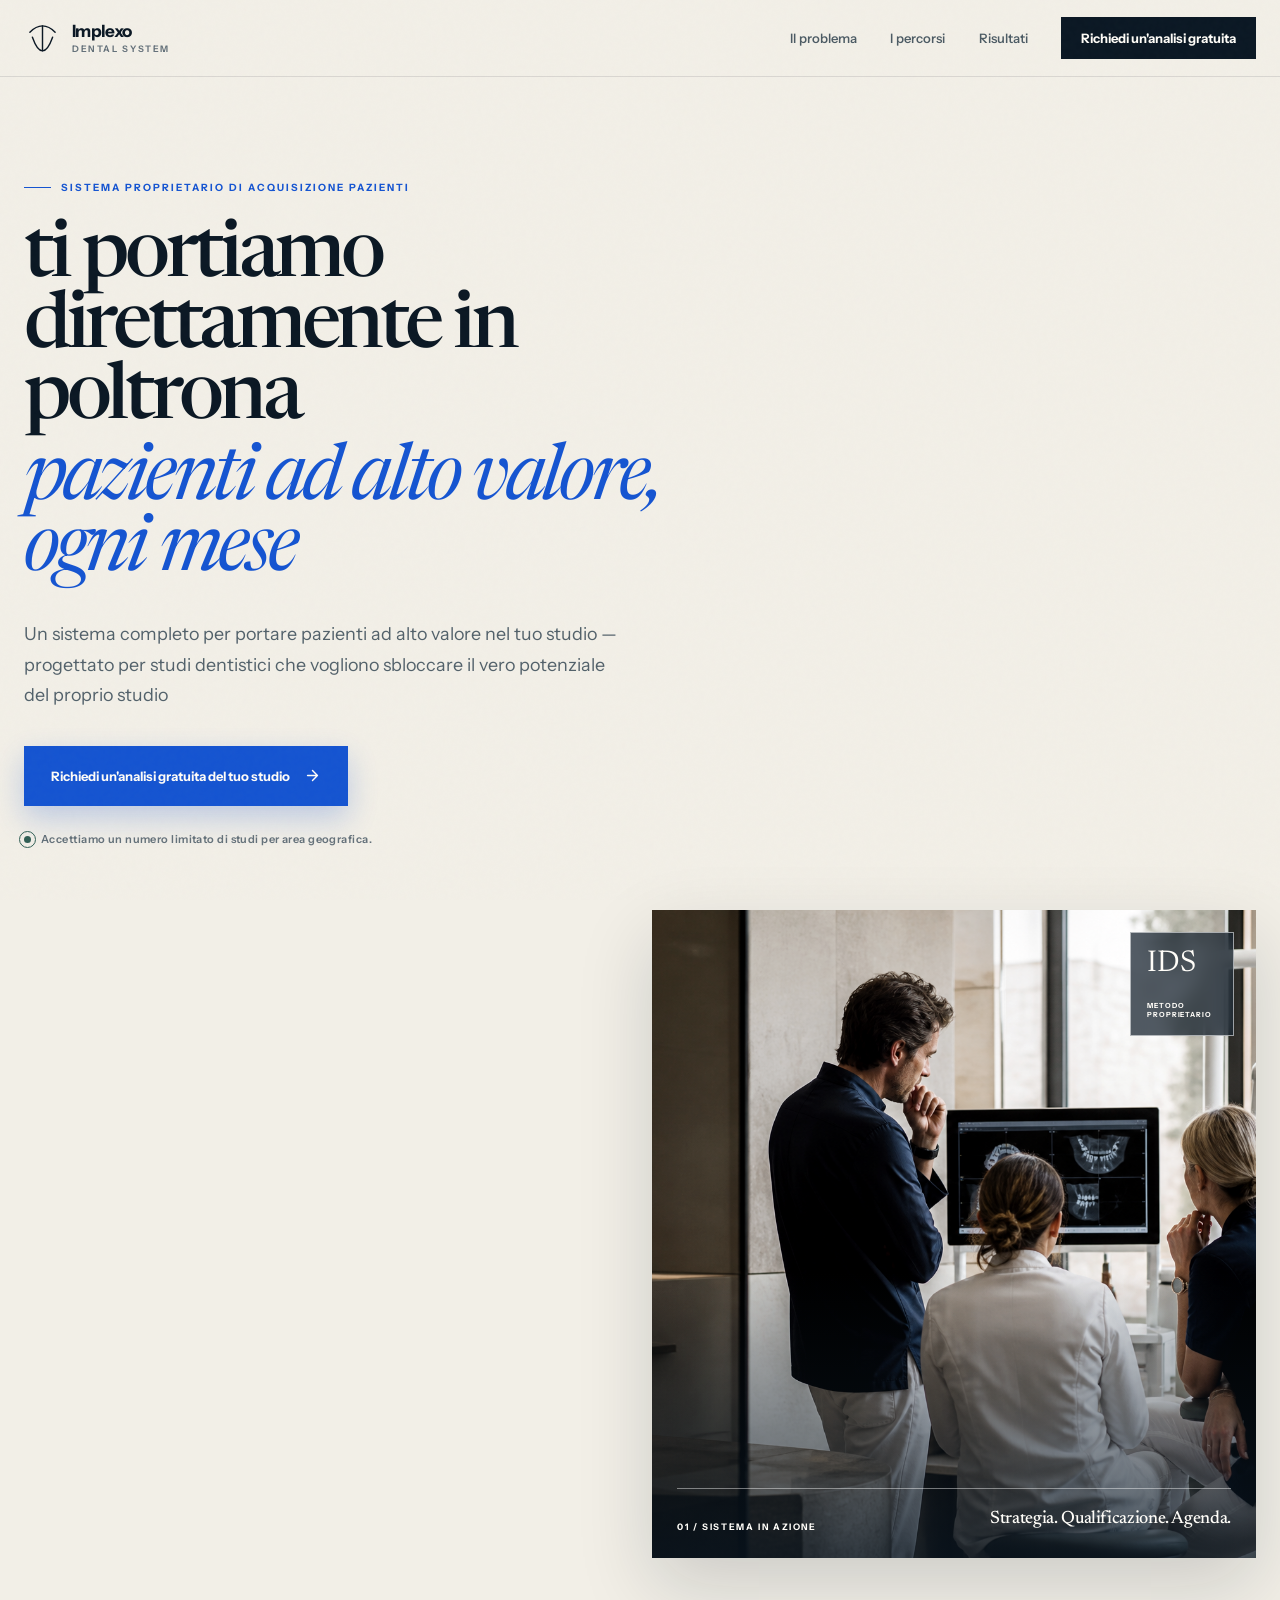
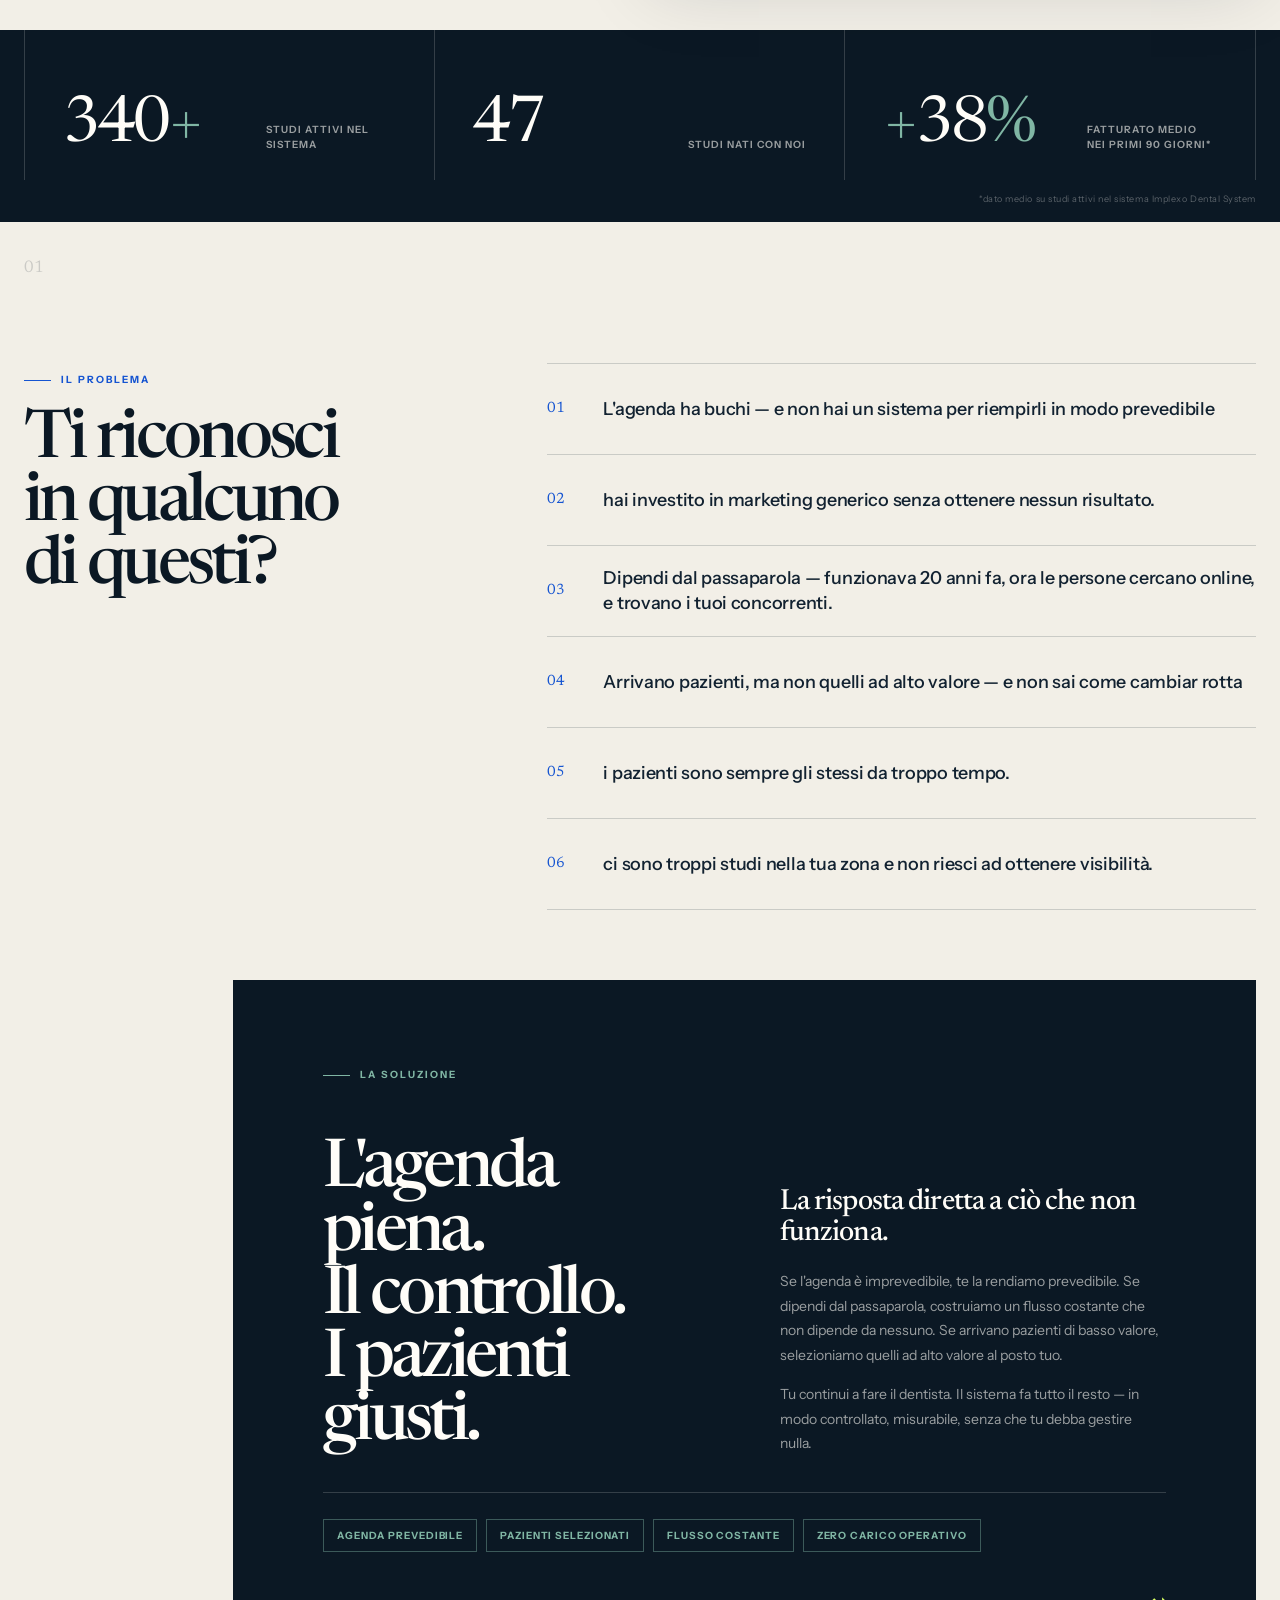
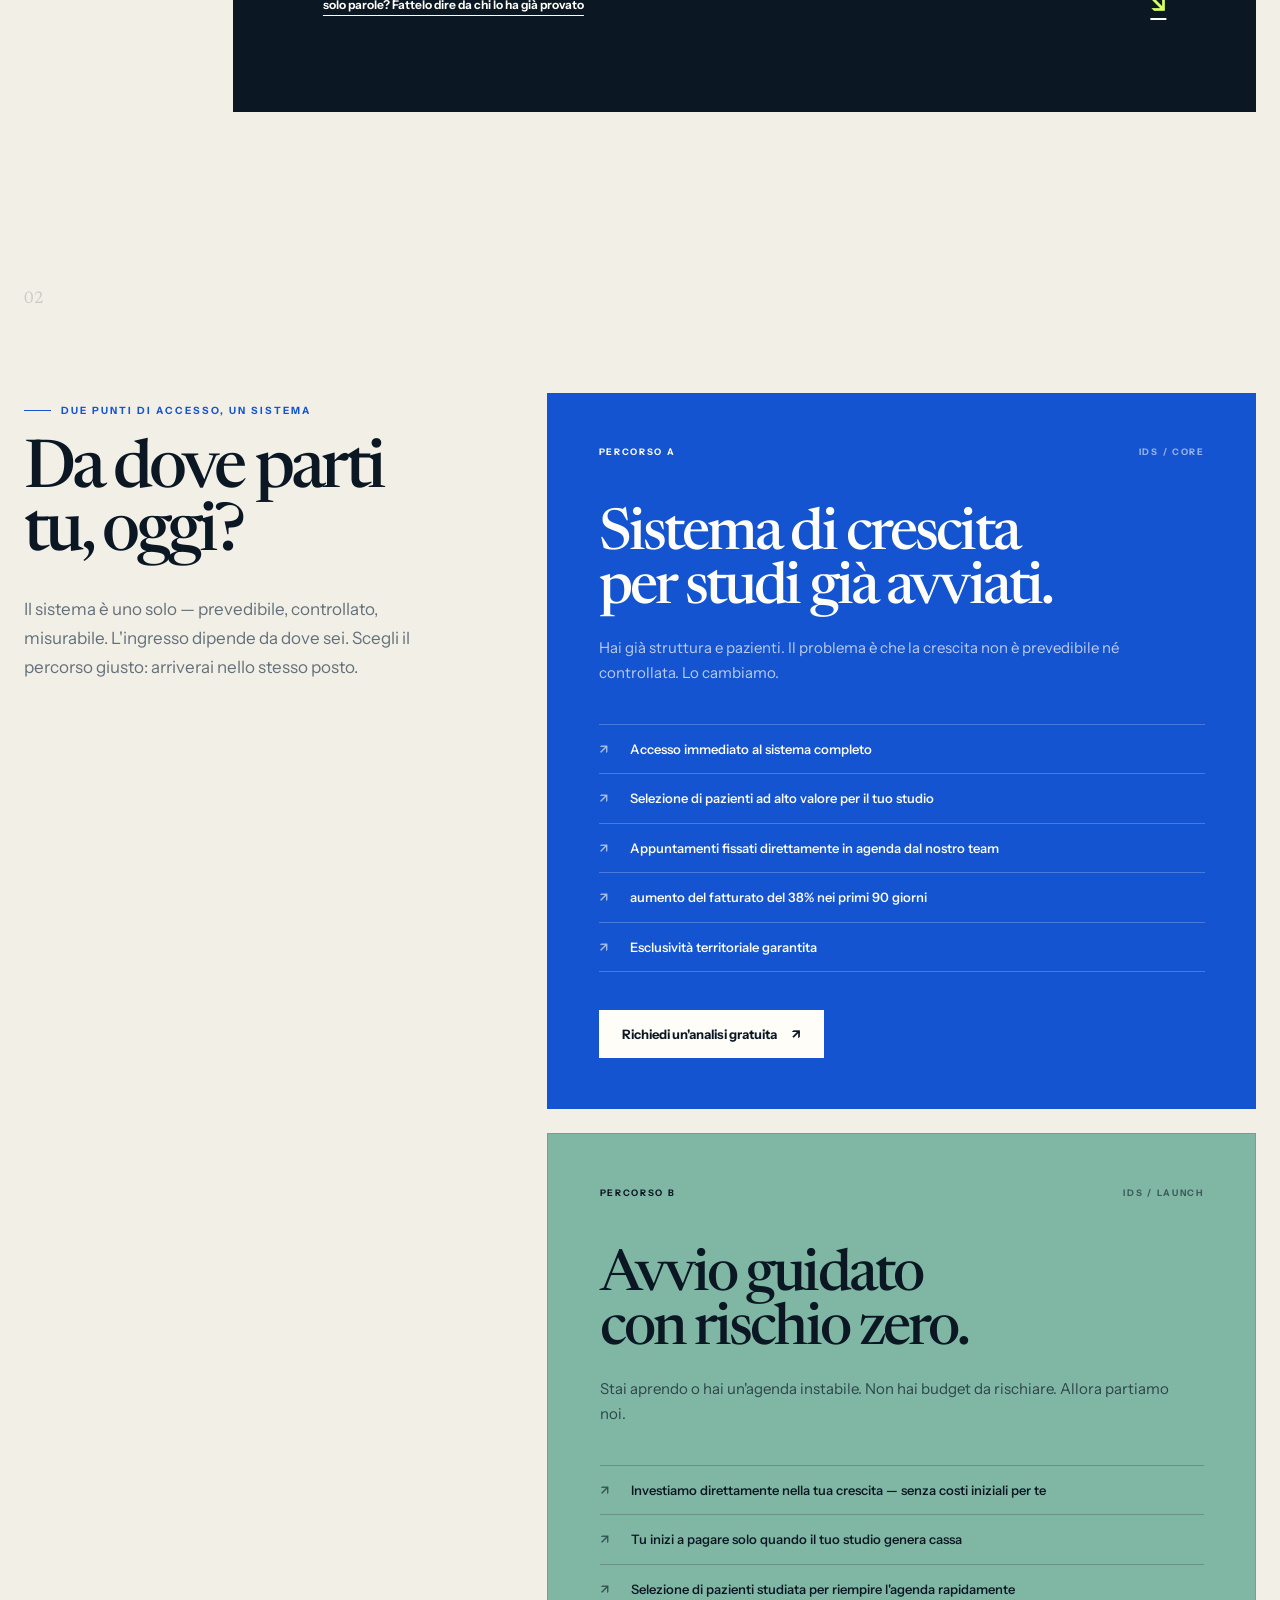
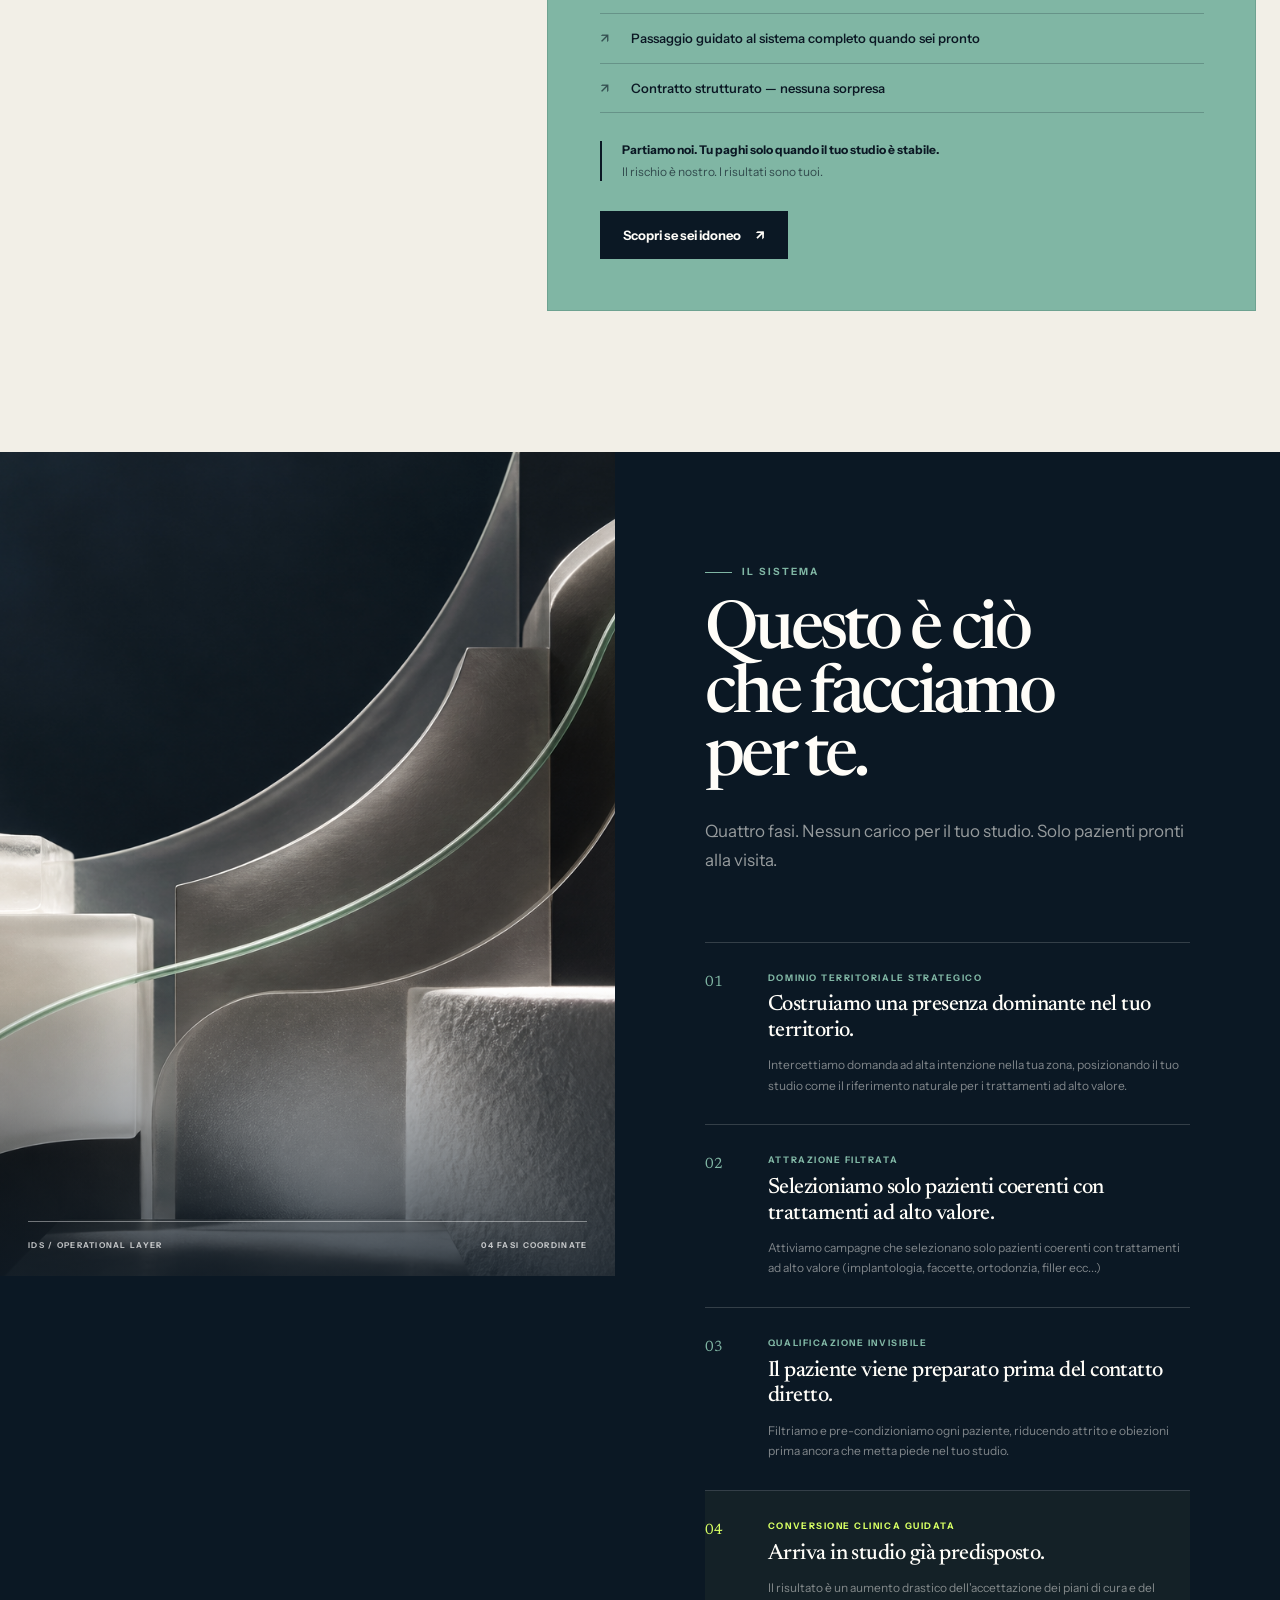
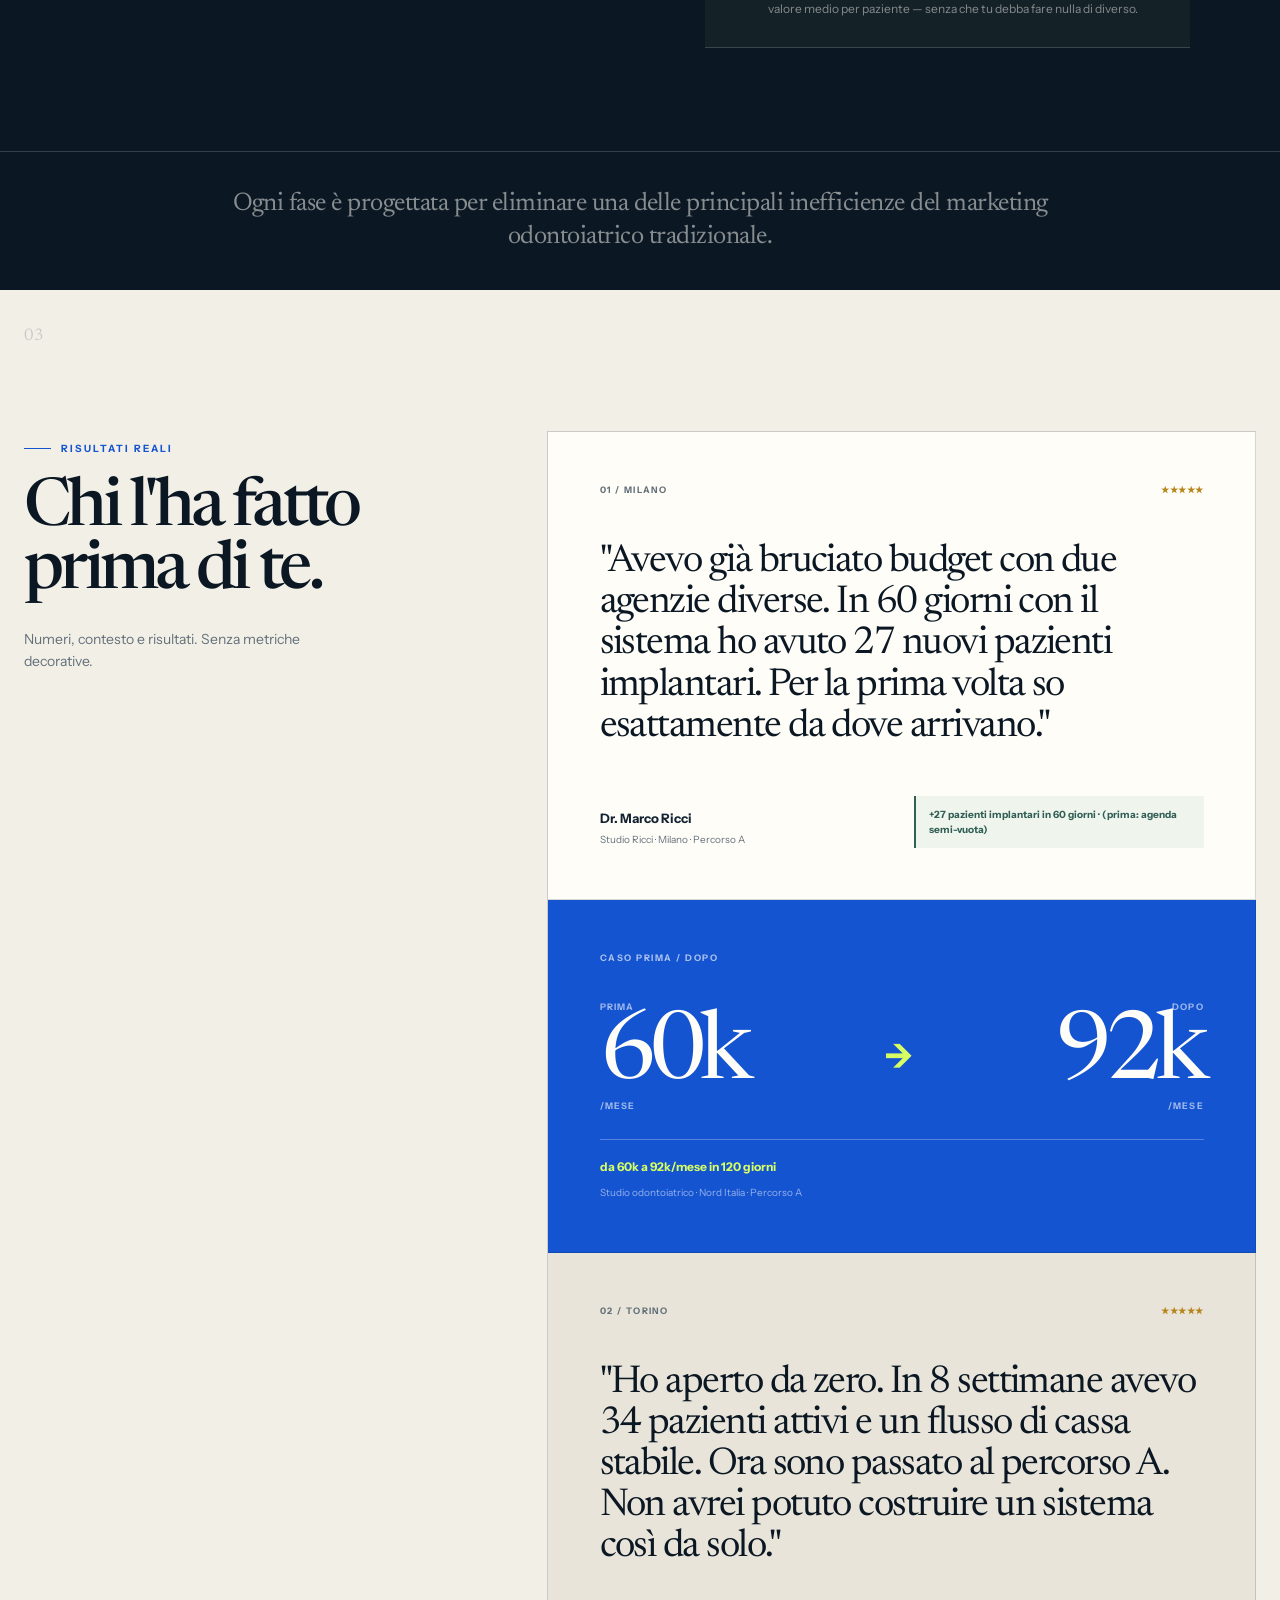
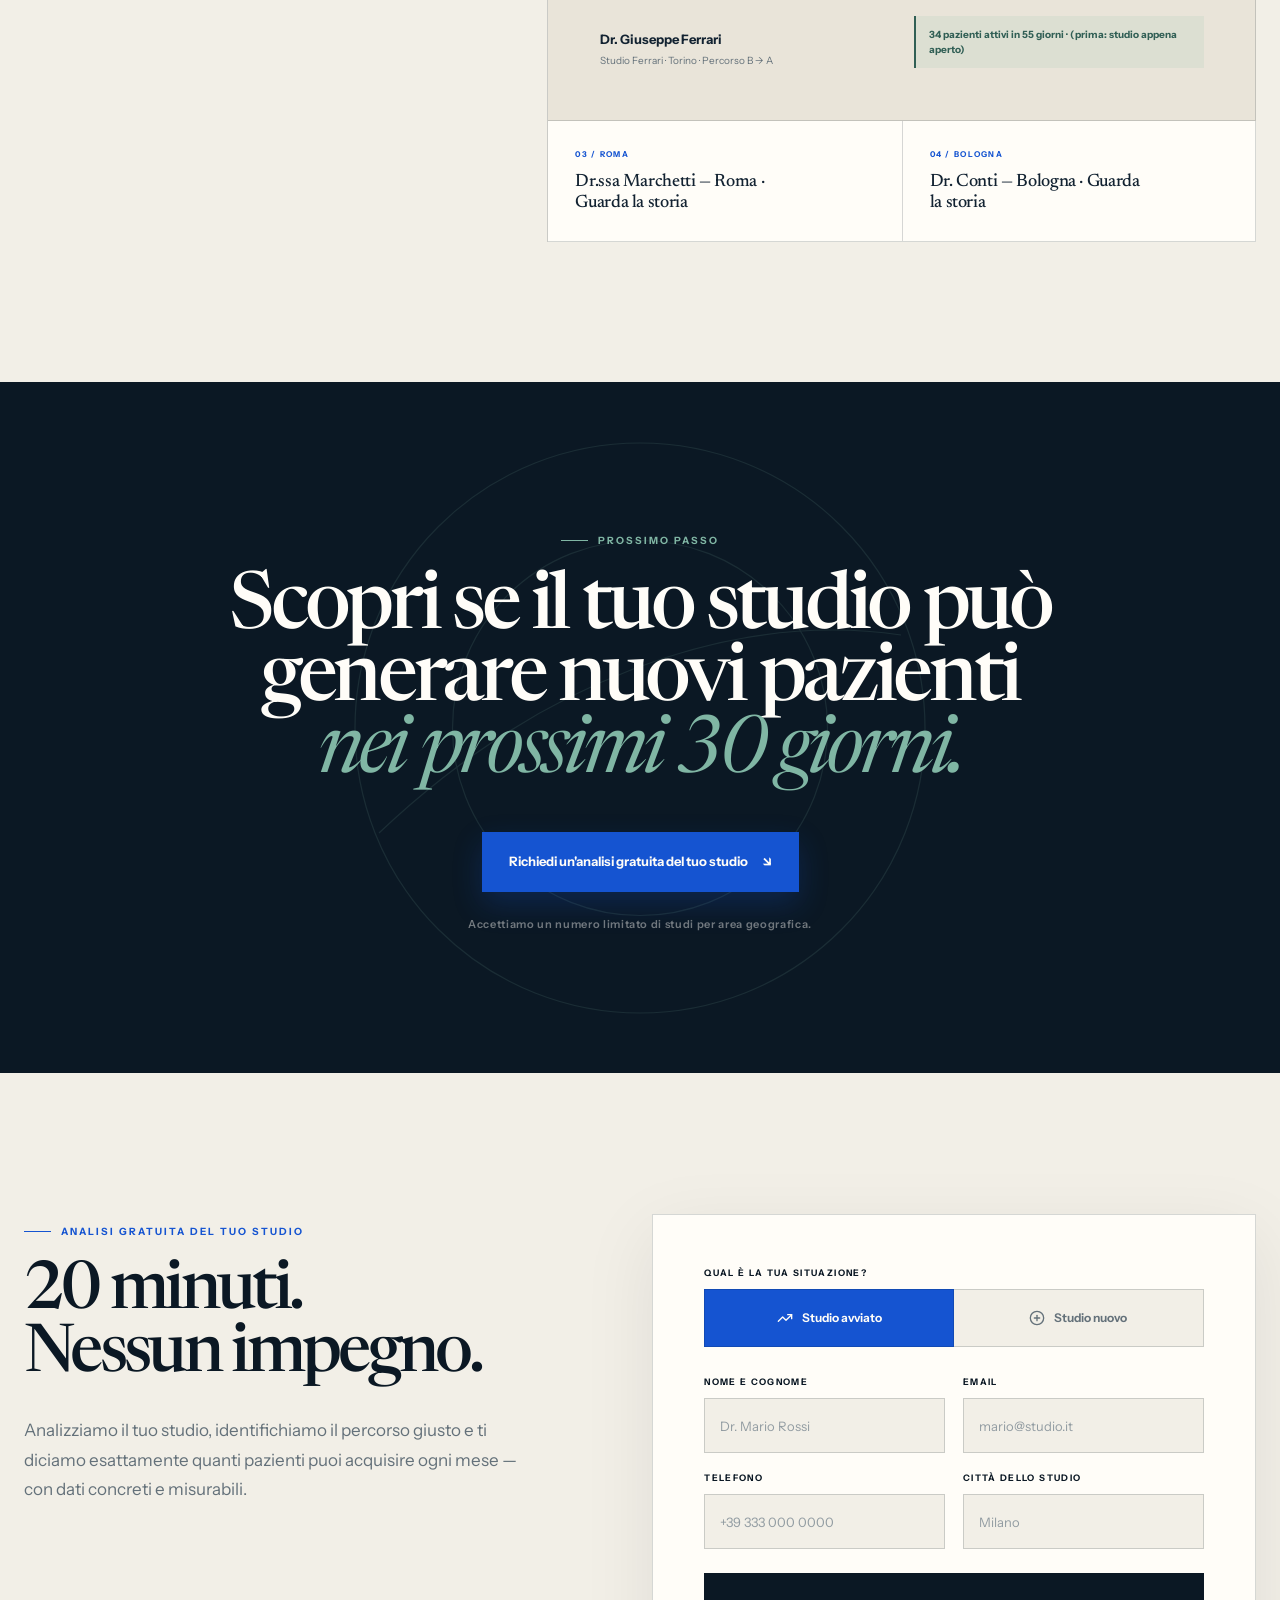
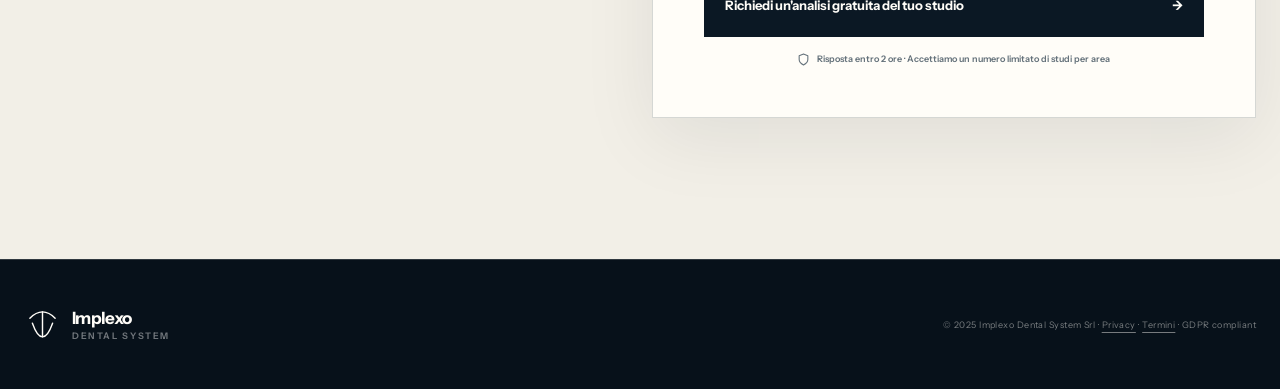
==== commit 1c26be95: "feat: redesign public Implexo site" ====
--- a/index.html
+++ b/index.html
@@ -1,594 +1,355 @@
 <!DOCTYPE html>
-<html lang="it">
+<html lang="it" class="no-js">
 
 <head>
   <meta charset="UTF-8">
   <meta name="viewport" content="width=device-width, initial-scale=1.0">
-  <title>Implexo Dental System</title>
+  <meta name="description"
+    content="Implexo Dental System porta pazienti ad alto valore negli studi dentistici con un sistema proprietario, misurabile e senza carico operativo.">
+  <meta name="theme-color" content="#0b1824">
+  <title>Implexo Dental System — Acquisizione pazienti per studi dentistici</title>
   <link rel="preconnect" href="https://fonts.googleapis.com">
+  <link rel="preconnect" href="https://fonts.gstatic.com" crossorigin>
   <link
-    href="https://fonts.googleapis.com/css2?family=Fraunces:ital,opsz,wght@0,9..144,300;0,9..144,600;0,9..144,700;1,9..144,300;1,9..144,600&family=Syne:wght@400;500;600;700&display=swap"
+    href="https://fonts.googleapis.com/css2?family=Instrument+Sans:wdth,wght@75..100,400..700&family=Newsreader:opsz,wght@6..72,400;6..72,500;6..72,600&display=swap"
     rel="stylesheet">
   <link rel="stylesheet" href="style.css">
+  <script>document.documentElement.className = 'js';</script>
 </head>
 
 <body>
-
-  <nav>
-    <div class="nav-logo"><a href="index.html" style="text-decoration:none;color:inherit;">Implexo<em> Dental
-          System</em></a></div>
-    <div class="nav-links">
+  <a class="skip-link" href="#contenuto">Vai al contenuto</a>
+
+  <header class="site-header">
+    <nav class="site-nav" aria-label="Navigazione principale">
+      <a class="brand" href="#home" aria-label="Implexo Dental System — Home">
+        <svg class="brand-mark" viewBox="0 0 44 44" aria-hidden="true">
+          <path d="M7 14.5c4.8-5 9.8-7.5 15-7.5s10.2 2.5 15 7.5" />
+          <path d="M10 20.5c3.8 10.8 7.8 16.2 12 16.2s8.2-5.4 12-16.2" />
+          <path d="M22 7v29.7" />
+        </svg>
+        <span class="brand-copy">
+          <strong>Implexo</strong>
+          <span>Dental System</span>
+        </span>
+      </a>
+
+      <div class="nav-links" aria-label="Sezioni del sito">
+        <a href="#problemi">Il problema</a>
+        <a href="#percorsi">I percorsi</a>
+        <a href="#risultati">Risultati</a>
+        <a href="#contatto" class="button button-small button-dark">Richiedi un'analisi gratuita</a>
+      </div>
+
+      <button class="nav-hamburger" id="hamburger" aria-expanded="false" aria-controls="mobileMenu"
+        aria-label="Apri il menu">
+        <span></span><span></span><span></span>
+      </button>
+    </nav>
+
+    <div class="mobile-menu" id="mobileMenu" aria-hidden="true">
       <a href="#problemi">Il problema</a>
       <a href="#percorsi">I percorsi</a>
       <a href="#risultati">Risultati</a>
-      <a href="studio.html" id="studioNavLink" style="color:var(--blue);font-weight:600;">Il mio studio</a>
-      <a href="#contatto" class="nav-btn">Richiedi un'analisi gratuita</a>
+      <a href="#contatto" class="button button-dark">Richiedi un'analisi gratuita</a>
     </div>
-    <button class="nav-hamburger" id="hamburger" onclick="toggleMobileMenu()" aria-label="Menu">
-      <span></span><span></span><span></span>
-    </button>
-  </nav>
-
-  <!-- Mobile Menu -->
-  <div class="mobile-menu" id="mobileMenu">
-    <a href="#problemi" onclick="closeMobileMenu()">Il problema</a>
-    <a href="#percorsi" onclick="closeMobileMenu()">I percorsi</a>
-    <a href="#risultati" onclick="closeMobileMenu()">Risultati</a>
-    <a href="studio.html" class="mobile-studio-link" onclick="closeMobileMenu()">Il mio studio</a>
-    <a href="#contatto" class="mobile-cta" onclick="closeMobileMenu()">Richiedi un'analisi gratuita</a>
-  </div>
-
-  <div id="main-site">
-
-    <!-- ══════════════════════════════
-     HERO
-════════════════════════════════ -->
+  </header>
+
+  <main id="contenuto">
     <section class="hero" id="home">
-      <div class="hero-grid"></div>
-      <div class="hero-gradient"></div>
-
-      <div class="hero-inner">
-        <span class="hero-tag">Sistema proprietario di acquisizione pazienti</span>
-
+      <div class="hero-copy reveal">
+        <span class="eyebrow">Sistema proprietario di acquisizione pazienti</span>
         <h1>
           ti portiamo<br>
           direttamente in poltrona<br>
           <em>pazienti ad alto valore, ogni mese</em>
         </h1>
-
         <p class="hero-sub">
           Un sistema completo per portare pazienti ad alto valore nel tuo studio —
           progettato per studi dentistici che vogliono sbloccare il vero potenziale del proprio studio
         </p>
-
-        <a href="#contatto" class="hero-cta">
+        <a href="#contatto" class="button button-primary button-large">
           Richiedi un'analisi gratuita del tuo studio
-          <svg width="16" height="16" viewBox="0 0 24 24" fill="none" stroke="currentColor" stroke-width="2.5"
-            stroke-linecap="round" stroke-linejoin="round">
+          <svg viewBox="0 0 24 24" aria-hidden="true">
             <path d="M5 12h14M12 5l7 7-7 7" />
           </svg>
         </a>
-      </div>
-
-      <div class="hero-scroll">
-        <div class="hero-scroll-line"></div>
-      </div>
-    </section>
-
-    <!-- ══════════════════════════════
-     STATS BAR
-════════════════════════════════ -->
-    <div class="stats-bar">
-      <div class="stat-item">
-        <div class="stat-num">340<span>+</span></div>
-        <div class="stat-label">Studi attivi nel sistema</div>
-      </div>
-      <div class="stat-item">
-        <div class="stat-num">47</div>
-        <div class="stat-label">Studi nati con noi</div>
-      </div>
-      <div class="stat-item">
-        <div class="stat-num"><span>+</span>38<span>%</span></div>
-        <div class="stat-label">Fatturato medio nei primi 90 giorni*</div>
-      </div>
-    </div>
-    <div style="background:var(--ink);padding:6px 48px 14px;text-align:center;">
-      <span style="font-size:11px;color:rgba(255,255,255,0.25);letter-spacing:0.3px;">*dato medio su studi attivi nel
-        sistema Implexo Dental System</span>
-    </div>
-
-    <!-- ══════════════════════════════
-     PROBLEMA + SOLUZIONE
-════════════════════════════════ -->
-    <section class="problems-section" id="problemi">
-      <div class="section-inner">
-        <div class="problems-layout">
-
-          <div>
-            <span class="eyebrow">Il problema</span>
-            <h2 class="section-title">Ti riconosci<br>in qualcuno<br>di questi?</h2>
-            <div class="problems-list fade-up">
-              <div class="problem-item">
-                <span class="problem-num">01</span>
-                <span class="problem-text">L'agenda ha buchi — e non hai un sistema per riempirli in modo
-                  prevedibile</span>
-              </div>
-              <div class="problem-item">
-                <span class="problem-num">02</span>
-                <span class="problem-text">hai investito in marketing generico senza ottenere nessun risultato.</span>
-              </div>
-              <div class="problem-item">
-                <span class="problem-num">03</span>
-                <span class="problem-text">Dipendi dal passaparola — funzionava 20 anni fa, ora le persone cercano
-                  online,
-                  e trovano i tuoi concorrenti.</span>
-              </div>
-              <div class="problem-item">
-                <span class="problem-num">04</span>
-                <span class="problem-text">Arrivano pazienti, ma non quelli ad alto valore — e non sai come cambiar
-                  rotta</span>
-              </div>
-              <div class="problem-item">
-                <span class="problem-num">05</span>
-                <span class="problem-text">i pazienti sono sempre gli stessi da troppo tempo.</span>
-              </div>
-              <div class="problem-item">
-                <span class="problem-num">06</span>
-                <span class="problem-text">ci sono troppi studi nella tua zona e non riesci ad ottenere
-                  visibilità.</span>
-              </div>
-            </div>
-          </div>
-
-          <div class="solution-side">
-            <span class="eyebrow">La soluzione</span>
-            <h2 class="section-title" style="margin-bottom:24px;">L'agenda piena.<br>Il controllo.<br>I pazienti giusti.
-            </h2>
-            <div class="solution-card fade-up fade-up-d1">
-              <h3>La risposta diretta a ciò che non funziona.</h3>
-              <p>
-                Se l'agenda è imprevedibile, te la rendiamo prevedibile.
-                Se dipendi dal passaparola, costruiamo un flusso costante
-                che non dipende da nessuno. Se arrivano pazienti di basso valore,
-                selezioniamo quelli ad alto valore al posto tuo.
-              </p>
-              <p>
-                Tu continui a fare il dentista.
-                Il sistema fa tutto il resto — in modo controllato,
-                misurabile, senza che tu debba gestire nulla.
-              </p>
-              <div class="solution-tags">
-                <span class="tag">Agenda prevedibile</span>
-                <span class="tag">Pazienti selezionati</span>
-                <span class="tag">Flusso costante</span>
-                <span class="tag">Zero carico operativo</span>
-              </div>
-            </div>
-            <a href="#risultati"
-              style="display:inline-flex;align-items:center;gap:10px;margin-top:24px;background:var(--ink);color:white;border-radius:8px;padding:16px 28px;font-family:'Syne',sans-serif;font-size:15px;font-weight:700;text-decoration:none;letter-spacing:0.2px;transition:background .2s;"
-              onmouseover="this.style.background='var(--blue)'" onmouseout="this.style.background='var(--ink)'">
-              solo parole? Fattelo dire da chi lo ha già provato
-              <svg width="16" height="16" viewBox="0 0 24 24" fill="none" stroke="currentColor" stroke-width="2.5"
-                stroke-linecap="round" stroke-linejoin="round">
-                <path d="M5 12h14M12 5l7 7-7 7" />
-              </svg>
-            </a>
-          </div>
-
-        </div>
-      </div>
-    </section>
-
-    <!-- ══════════════════════════════
-     DUAL PATH
-════════════════════════════════ -->
-    <section class="paths-section" id="percorsi">
-      <div class="section-inner">
-
-        <div class="paths-header fade-up">
-          <span class="eyebrow" style="display:block;text-align:center;">Due punti di accesso, un sistema</span>
-          <h2 class="section-title" style="text-align:center;">Da dove parti<br>tu, oggi?</h2>
-          <p class="section-body">
-            Il sistema è uno solo — prevedibile, controllato, misurabile.
-            L'ingresso dipende da dove sei. Scegli il percorso giusto:
-            arriverai nello stesso posto.
-          </p>
-        </div>
-
-        <div class="paths-grid">
-
-          <!-- PATH A — CORE -->
-          <div class="path-card path-card-core fade-up fade-up-d1">
-            <div class="path-deco"></div>
-            <span class="path-label">Percorso A</span>
-            <h3 class="path-title">Sistema di crescita<br>per studi già avviati.</h3>
-            <p class="path-desc">
-              Hai già struttura e pazienti. Il problema è che la crescita
-              non è prevedibile né controllata. Lo cambiamo.
-            </p>
-            <ul class="path-features">
-              <li>Accesso immediato al sistema completo</li>
-              <li>Selezione di pazienti ad alto valore per il tuo studio</li>
-              <li>Appuntamenti fissati direttamente in agenda dal nostro team</li>
-              <li>aumento del fatturato del 38% nei primi 90 giorni</li>
-              <li>Esclusività territoriale garantita</li>
-            </ul>
-            <a href="#contatto" class="path-cta" onclick="selectPath('core')">
-              Richiedi un'analisi gratuita
-              <svg width="14" height="14" viewBox="0 0 24 24" fill="none" stroke="currentColor" stroke-width="2.5"
-                stroke-linecap="round" stroke-linejoin="round">
-                <path d="M5 12h14M12 5l7 7-7 7" />
-              </svg>
-            </a>
-          </div>
-
-          <!-- PATH B — LAUNCH -->
-          <div class="path-card path-card-launch fade-up fade-up-d2">
-            <div class="path-deco"></div>
-            <span class="path-label">Percorso B</span>
-            <h3 class="path-title" style="color:var(--ink);">Avvio guidato<br>con rischio zero.</h3>
-            <p class="path-desc">
-              Stai aprendo o hai un'agenda instabile. Non hai budget da rischiare.
-              Allora partiamo noi.
-            </p>
-            <ul class="path-features">
-              <li>Investiamo direttamente nella tua crescita — senza costi iniziali per te</li>
-              <li>Tu inizi a pagare solo quando il tuo studio genera cassa</li>
-              <li>Selezione di pazienti studiata per riempire l'agenda rapidamente</li>
-              <li>Passaggio guidato al sistema completo quando sei pronto</li>
-              <li>Contratto strutturato — nessuna sorpresa</li>
-            </ul>
-            <div class="path-guarantee" style="font-weight:600;">
-              Partiamo noi. Tu paghi solo quando il tuo studio è stabile.<br>
-              <span style="font-weight:400;opacity:0.8;">Il rischio è nostro. I risultati sono tuoi.</span>
-            </div>
-            <a href="#contatto" class="path-cta" onclick="selectPath('launch')">
-              Scopri se sei idoneo
-              <svg width="14" height="14" viewBox="0 0 24 24" fill="none" stroke="currentColor" stroke-width="2.5"
-                stroke-linecap="round" stroke-linejoin="round">
-                <path d="M5 12h14M12 5l7 7-7 7" />
-              </svg>
-            </a>
-          </div>
-
-        </div>
-
-
-
-      </div>
-    </section>
-
-    <!-- ══════════════════════════════
-     HOW IT WORKS
-════════════════════════════════ -->
-    <section class="how-section">
-      <div class="section-inner">
-        <div class="how-layout">
-
-          <div>
-            <span class="eyebrow">Il sistema</span>
-            <h2 class="section-title">Questo è ciò<br>che facciamo<br>per te.</h2>
-            <p class="section-body" style="margin-top:16px;">
-              Quattro fasi. Nessun carico per il tuo studio.
-              Solo pazienti pronti alla visita.
-            </p>
-          </div>
-
-          <div class="fade-up" style="display:flex;flex-direction:column;gap:16px;">
-
-            <div
-              style="background:white;border:1px solid var(--border);border-radius:12px;padding:32px 28px;border-left:3px solid var(--blue);">
-              <div
-                style="font-size:11px;font-weight:700;letter-spacing:2px;text-transform:uppercase;color:var(--blue);margin-bottom:12px;">
-                01 — Dominio Territoriale Strategico</div>
-              <p style="font-size:17px;font-weight:600;color:var(--ink);line-height:1.4;margin-bottom:10px;">Costruiamo
-                una presenza dominante nel tuo territorio.</p>
-              <p style="font-size:14px;color:var(--muted);line-height:1.7;">Intercettiamo domanda ad alta intenzione
-                nella
-                tua zona, posizionando il tuo studio come il riferimento naturale per i trattamenti ad alto valore.</p>
-            </div>
-
-            <div
-              style="background:white;border:1px solid var(--border);border-radius:12px;padding:32px 28px;border-left:3px solid var(--blue);">
-              <div
-                style="font-size:11px;font-weight:700;letter-spacing:2px;text-transform:uppercase;color:var(--blue);margin-bottom:12px;">
-                02 — Attrazione Filtrata</div>
-              <p style="font-size:17px;font-weight:600;color:var(--ink);line-height:1.4;margin-bottom:10px;">
-                Selezioniamo
-                solo pazienti coerenti con trattamenti ad alto valore.</p>
-              <p style="font-size:14px;color:var(--muted);line-height:1.7;">Attiviamo campagne che selezionano solo
-                pazienti coerenti con trattamenti ad alto valore (implantologia, faccette, ortodonzia, filler ecc...)
-              </p>
-            </div>
-
-            <div
-              style="background:white;border:1px solid var(--border);border-radius:12px;padding:32px 28px;border-left:3px solid var(--blue);">
-              <div
-                style="font-size:11px;font-weight:700;letter-spacing:2px;text-transform:uppercase;color:var(--blue);margin-bottom:12px;">
-                03 — Qualificazione Invisibile</div>
-              <p style="font-size:17px;font-weight:600;color:var(--ink);line-height:1.4;margin-bottom:10px;">Il paziente
-                viene preparato prima del contatto diretto.</p>
-              <p style="font-size:14px;color:var(--muted);line-height:1.7;">Filtriamo e pre-condizioniamo ogni paziente,
-                riducendo attrito e obiezioni prima ancora che metta piede nel tuo studio.</p>
-            </div>
-
-            <div
-              style="background:white;border:1px solid var(--border);border-radius:12px;padding:32px 28px;border-left:3px solid var(--teal);">
-              <div
-                style="font-size:11px;font-weight:700;letter-spacing:2px;text-transform:uppercase;color:var(--teal);margin-bottom:12px;">
-                04 — Conversione Clinica Guidata</div>
-              <p style="font-size:17px;font-weight:600;color:var(--ink);line-height:1.4;margin-bottom:10px;">Arriva in
-                studio già predisposto.</p>
-              <p style="font-size:14px;color:var(--muted);line-height:1.7;">Il risultato è un aumento drastico
-                dell'accettazione dei piani di cura e del valore medio per paziente — senza che tu debba fare nulla di
-                diverso.</p>
-            </div>
-
-          </div>
-
-        </div>
-      </div>
-    </section>
-
-    <!-- micro-section -->
-    <div style="background:var(--ink);padding:32px 48px;">
-      <div style="max-width:1080px;margin:0 auto;">
-        <p
-          style="font-size:15px;font-weight:500;color:rgba(255,255,255,0.55);line-height:1.7;text-align:center;letter-spacing:0.2px;">
-          Ogni fase è progettata per eliminare una delle principali inefficienze del marketing odontoiatrico
-          tradizionale.
-        </p>
-      </div>
-    </div>
-
-    <!-- ══════════════════════════════
-     SOCIAL PROOF
-════════════════════════════════ -->
-    <section class="proof-section" id="risultati">
-      <div class="section-inner">
-
+        <div class="hero-note">
+          <span class="pulse" aria-hidden="true"></span>
+          Accettiamo un numero limitato di studi per area geografica.
+        </div>
+      </div>
+
+      <figure class="hero-media reveal reveal-delay">
+        <img src="assets/implexo-clinic-editorial.png"
+          alt="Team odontoiatrico che analizza un piano di trattamento in una clinica contemporanea" width="1536"
+          height="1024" fetchpriority="high">
+        <figcaption>
+          <span>01 / Sistema in azione</span>
+          <strong>Strategia. Qualificazione. Agenda.</strong>
+        </figcaption>
+        <div class="hero-seal" aria-hidden="true">
+          <span>IDS</span>
+          <small>Metodo proprietario</small>
+        </div>
+      </figure>
+    </section>
+
+    <section class="stats-section" aria-label="Risultati del sistema">
+      <div class="stats-bar">
+        <div class="stat-item">
+          <div class="stat-num">340<span>+</span></div>
+          <div class="stat-label">Studi attivi nel sistema</div>
+        </div>
+        <div class="stat-item">
+          <div class="stat-num">47</div>
+          <div class="stat-label">Studi nati con noi</div>
+        </div>
+        <div class="stat-item">
+          <div class="stat-num"><span>+</span>38<span>%</span></div>
+          <div class="stat-label">Fatturato medio nei primi 90 giorni*</div>
+        </div>
+      </div>
+      <p class="stats-note">*dato medio su studi attivi nel sistema Implexo Dental System</p>
+    </section>
+
+    <section class="diagnostic-section section-shell" id="problemi">
+      <div class="section-index" aria-hidden="true">01</div>
+      <div class="diagnostic-heading reveal">
+        <span class="eyebrow">Il problema</span>
+        <h2 class="section-title">Ti riconosci<br>in qualcuno<br>di questi?</h2>
+      </div>
+
+      <div class="problems-list reveal">
+        <div class="problem-item"><span class="problem-num">01</span><span class="problem-text">L'agenda ha buchi — e non hai un sistema per riempirli in modo prevedibile</span></div>
+        <div class="problem-item"><span class="problem-num">02</span><span class="problem-text">hai investito in marketing generico senza ottenere nessun risultato.</span></div>
+        <div class="problem-item"><span class="problem-num">03</span><span class="problem-text">Dipendi dal passaparola — funzionava 20 anni fa, ora le persone cercano online, e trovano i tuoi concorrenti.</span></div>
+        <div class="problem-item"><span class="problem-num">04</span><span class="problem-text">Arrivano pazienti, ma non quelli ad alto valore — e non sai come cambiar rotta</span></div>
+        <div class="problem-item"><span class="problem-num">05</span><span class="problem-text">i pazienti sono sempre gli stessi da troppo tempo.</span></div>
+        <div class="problem-item"><span class="problem-num">06</span><span class="problem-text">ci sono troppi studi nella tua zona e non riesci ad ottenere visibilità.</span></div>
+      </div>
+
+      <div class="solution-panel reveal">
+        <span class="eyebrow eyebrow-light">La soluzione</span>
+        <h2 class="section-title section-title-light">L'agenda piena.<br>Il controllo.<br>I pazienti giusti.</h2>
+        <div class="solution-copy">
+          <h3>La risposta diretta a ciò che non funziona.</h3>
+          <p>Se l'agenda è imprevedibile, te la rendiamo prevedibile. Se dipendi dal passaparola, costruiamo un flusso costante che non dipende da nessuno. Se arrivano pazienti di basso valore, selezioniamo quelli ad alto valore al posto tuo.</p>
+          <p>Tu continui a fare il dentista. Il sistema fa tutto il resto — in modo controllato, misurabile, senza che tu debba gestire nulla.</p>
+        </div>
+        <div class="solution-tags" aria-label="Benefici del sistema">
+          <span>Agenda prevedibile</span><span>Pazienti selezionati</span><span>Flusso costante</span><span>Zero carico operativo</span>
+        </div>
+        <a href="#risultati" class="text-link text-link-light">solo parole? Fattelo dire da chi lo ha già provato <span aria-hidden="true">↘</span></a>
+      </div>
+    </section>
+
+    <section class="paths-section section-shell" id="percorsi">
+      <div class="section-index" aria-hidden="true">02</div>
+      <header class="paths-header reveal">
+        <span class="eyebrow">Due punti di accesso, un sistema</span>
+        <h2 class="section-title">Da dove parti<br>tu, oggi?</h2>
+        <p class="section-body">Il sistema è uno solo — prevedibile, controllato, misurabile. L'ingresso dipende da dove sei. Scegli il percorso giusto: arriverai nello stesso posto.</p>
+      </header>
+
+      <div class="paths-grid">
+        <article class="path-card path-card-core reveal">
+          <div class="path-topline"><span class="path-label">Percorso A</span><span class="path-code">IDS / CORE</span></div>
+          <h3 class="path-title">Sistema di crescita<br>per studi già avviati.</h3>
+          <p class="path-desc">Hai già struttura e pazienti. Il problema è che la crescita non è prevedibile né controllata. Lo cambiamo.</p>
+          <ul class="path-features">
+            <li>Accesso immediato al sistema completo</li>
+            <li>Selezione di pazienti ad alto valore per il tuo studio</li>
+            <li>Appuntamenti fissati direttamente in agenda dal nostro team</li>
+            <li>aumento del fatturato del 38% nei primi 90 giorni</li>
+            <li>Esclusività territoriale garantita</li>
+          </ul>
+          <a href="#contatto" class="button button-light path-select" data-path="core">Richiedi un'analisi gratuita <span aria-hidden="true">↗</span></a>
+        </article>
+
+        <article class="path-card path-card-launch reveal reveal-delay">
+          <div class="path-topline"><span class="path-label">Percorso B</span><span class="path-code">IDS / LAUNCH</span></div>
+          <h3 class="path-title">Avvio guidato<br>con rischio zero.</h3>
+          <p class="path-desc">Stai aprendo o hai un'agenda instabile. Non hai budget da rischiare. Allora partiamo noi.</p>
+          <ul class="path-features">
+            <li>Investiamo direttamente nella tua crescita — senza costi iniziali per te</li>
+            <li>Tu inizi a pagare solo quando il tuo studio genera cassa</li>
+            <li>Selezione di pazienti studiata per riempire l'agenda rapidamente</li>
+            <li>Passaggio guidato al sistema completo quando sei pronto</li>
+            <li>Contratto strutturato — nessuna sorpresa</li>
+          </ul>
+          <div class="path-guarantee"><strong>Partiamo noi. Tu paghi solo quando il tuo studio è stabile.</strong><span>Il rischio è nostro. I risultati sono tuoi.</span></div>
+          <a href="#contatto" class="button button-mineral path-select" data-path="launch">Scopri se sei idoneo <span aria-hidden="true">↗</span></a>
+        </article>
+      </div>
+    </section>
+
+    <section class="system-section" id="sistema">
+      <div class="system-visual reveal">
+        <img src="assets/implexo-system-abstract.png" alt="Composizione astratta di materiali clinici che rappresenta un flusso misurabile" width="1536" height="1024" loading="lazy">
+        <div class="system-visual-label"><span>IDS / Operational layer</span><span>04 fasi coordinate</span></div>
+      </div>
+
+      <div class="system-content reveal">
+        <span class="eyebrow eyebrow-light">Il sistema</span>
+        <h2 class="section-title section-title-light">Questo è ciò<br>che facciamo<br>per te.</h2>
+        <p class="section-body section-body-light">Quattro fasi. Nessun carico per il tuo studio. Solo pazienti pronti alla visita.</p>
+
+        <div class="system-steps">
+          <article class="system-step"><span>01</span><div><h3>Dominio Territoriale Strategico</h3><strong>Costruiamo una presenza dominante nel tuo territorio.</strong><p>Intercettiamo domanda ad alta intenzione nella tua zona, posizionando il tuo studio come il riferimento naturale per i trattamenti ad alto valore.</p></div></article>
+          <article class="system-step"><span>02</span><div><h3>Attrazione Filtrata</h3><strong>Selezioniamo solo pazienti coerenti con trattamenti ad alto valore.</strong><p>Attiviamo campagne che selezionano solo pazienti coerenti con trattamenti ad alto valore (implantologia, faccette, ortodonzia, filler ecc...)</p></div></article>
+          <article class="system-step"><span>03</span><div><h3>Qualificazione Invisibile</h3><strong>Il paziente viene preparato prima del contatto diretto.</strong><p>Filtriamo e pre-condizioniamo ogni paziente, riducendo attrito e obiezioni prima ancora che metta piede nel tuo studio.</p></div></article>
+          <article class="system-step system-step-accent"><span>04</span><div><h3>Conversione Clinica Guidata</h3><strong>Arriva in studio già predisposto.</strong><p>Il risultato è un aumento drastico dell'accettazione dei piani di cura e del valore medio per paziente — senza che tu debba fare nulla di diverso.</p></div></article>
+        </div>
+      </div>
+    </section>
+
+    <div class="system-manifesto"><p>Ogni fase è progettata per eliminare una delle principali inefficienze del marketing odontoiatrico tradizionale.</p></div>
+
+    <section class="proof-section section-shell" id="risultati">
+      <div class="section-index" aria-hidden="true">03</div>
+      <header class="proof-header reveal">
         <span class="eyebrow">Risultati reali</span>
         <h2 class="section-title">Chi l'ha fatto<br>prima di te.</h2>
-
-        <div class="proof-grid fade-up">
-
-          <div class="review-card">
-            <div class="review-stars">★★★★★</div>
-            <p class="review-text">"Avevo già bruciato budget con due agenzie diverse. In 60 giorni con il sistema ho
-              avuto 27 nuovi pazienti implantari. Per la prima volta so esattamente da dove arrivano."</p>
-            <div class="review-author">
-              <div class="review-avatar">MR</div>
-              <div>
-                <div class="review-name">Dr. Marco Ricci</div>
-                <div class="review-role">Studio Ricci · Milano · Percorso A</div>
-              </div>
-            </div>
-            <div class="review-result">+27 pazienti implantari in 60 giorni · (prima: agenda semi-vuota)</div>
+        <p class="proof-intro">Numeri, contesto e risultati. Senza metriche decorative.</p>
+      </header>
+
+      <div class="proof-ledger reveal">
+        <article class="testimonial testimonial-primary">
+          <div class="testimonial-meta"><span>01 / Milano</span><span class="review-stars" aria-label="Cinque stelle">★★★★★</span></div>
+          <blockquote>"Avevo già bruciato budget con due agenzie diverse. In 60 giorni con il sistema ho avuto 27 nuovi pazienti implantari. Per la prima volta so esattamente da dove arrivano."</blockquote>
+          <footer><div><strong>Dr. Marco Ricci</strong><span>Studio Ricci · Milano · Percorso A</span></div><b>+27 pazienti implantari in 60 giorni · (prima: agenda semi-vuota)</b></footer>
+        </article>
+
+        <article class="case-card">
+          <div class="case-kicker">Caso prima / dopo</div>
+          <div class="case-values"><div><span>Prima</span><strong>60k</strong><small>/mese</small></div><span class="case-arrow" aria-hidden="true">→</span><div><span>Dopo</span><strong>92k</strong><small>/mese</small></div></div>
+          <b>da 60k a 92k/mese in 120 giorni</b>
+          <p>Studio odontoiatrico · Nord Italia · Percorso A</p>
+        </article>
+
+        <article class="testimonial testimonial-secondary">
+          <div class="testimonial-meta"><span>02 / Torino</span><span class="review-stars" aria-label="Cinque stelle">★★★★★</span></div>
+          <blockquote>"Ho aperto da zero. In 8 settimane avevo 34 pazienti attivi e un flusso di cassa stabile. Ora sono passato al percorso A. Non avrei potuto costruire un sistema così da solo."</blockquote>
+          <footer><div><strong>Dr. Giuseppe Ferrari</strong><span>Studio Ferrari · Torino · Percorso B → A</span></div><b>34 pazienti attivi in 55 giorni · (prima: studio appena aperto)</b></footer>
+        </article>
+
+        <div class="story-index" aria-label="Altre storie dal sistema">
+          <div><span>03 / Roma</span><strong>Dr.ssa Marchetti — Roma · Guarda la storia</strong></div>
+          <div><span>04 / Bologna</span><strong>Dr. Conti — Bologna · Guarda la storia</strong></div>
+        </div>
+      </div>
+    </section>
+
+    <section class="cta-section">
+      <div class="cta-orbit" aria-hidden="true"><svg viewBox="0 0 500 500"><circle cx="250" cy="250" r="190" /><circle cx="250" cy="250" r="125" /><path d="M76 320c103-98 232-149 348-132" /></svg></div>
+      <div class="cta-inner reveal">
+        <span class="eyebrow eyebrow-light">Prossimo passo</span>
+        <h2 class="cta-title">Scopri se il tuo studio può<br>generare nuovi pazienti<br><em>nei prossimi 30 giorni.</em></h2>
+        <a href="#contatto" class="button button-primary button-large">Richiedi un'analisi gratuita del tuo studio <span aria-hidden="true">↘</span></a>
+        <p>Accettiamo un numero limitato di studi per area geografica.</p>
+      </div>
+    </section>
+
+    <section class="form-section" id="contatto">
+      <div class="form-intro reveal">
+        <span class="eyebrow">Analisi gratuita del tuo studio</span>
+        <h2 class="section-title">20 minuti.<br>Nessun impegno.</h2>
+        <p class="section-body">Analizziamo il tuo studio, identifichiamo il percorso giusto e ti diciamo esattamente quanti pazienti puoi acquisire ogni mese — con dati concreti e misurabili.</p>
+      </div>
+
+      <form action="https://formslist.com/f/KGJrMdvT8ZfQ" method="POST" class="form-card reveal">
+        <input type="hidden" name="situazione" id="situazione_input" value="core">
+        <fieldset class="form-row">
+          <legend class="form-label">Qual è la tua situazione?</legend>
+          <div class="form-radio-group" id="pathGroup">
+            <button class="form-radio active-core" id="radio-core" type="button" data-path="core" aria-pressed="true"><svg viewBox="0 0 24 24" aria-hidden="true"><polyline points="22 7 13.5 15.5 8.5 10.5 2 17" /><polyline points="16 7 22 7 22 13" /></svg>Studio avviato</button>
+            <button class="form-radio" id="radio-launch" type="button" data-path="launch" aria-pressed="false"><svg viewBox="0 0 24 24" aria-hidden="true"><circle cx="12" cy="12" r="10" /><line x1="12" y1="8" x2="12" y2="16" /><line x1="8" y1="12" x2="16" y2="12" /></svg>Studio nuovo</button>
           </div>
-
-          <!-- VIDEO PLACEHOLDER 1 -->
-          <div class="video-card" onclick="alert('Video testimonianza — da integrare')">
-            <div class="video-bg-text">IDS</div>
-            <div class="play-btn">
-              <svg width="18" height="18" viewBox="0 0 24 24" fill="var(--ink)" stroke="none">
-                <polygon points="5,3 19,12 5,21" />
-              </svg>
-            </div>
-            <div class="video-label">Dr.ssa Marchetti — Roma · Guarda la storia</div>
-          </div>
-
-          <div class="review-card">
-            <div class="review-stars">★★★★★</div>
-            <p class="review-text">"Ho aperto da zero. In 8 settimane avevo 34 pazienti attivi e un flusso di cassa
-              stabile. Ora sono passato al percorso A. Non avrei potuto costruire un sistema così da solo."</p>
-            <div class="review-author">
-              <div class="review-avatar">GF</div>
-              <div>
-                <div class="review-name">Dr. Giuseppe Ferrari</div>
-                <div class="review-role">Studio Ferrari · Torino · Percorso B → A</div>
-              </div>
-            </div>
-            <div class="review-result">34 pazienti attivi in 55 giorni · (prima: studio appena aperto)</div>
-          </div>
-
-          <!-- BEFORE/AFTER CARD -->
-          <div class="review-card" style="border:1px solid var(--border);background:white;">
-            <div
-              style="font-size:11px;font-weight:700;letter-spacing:2px;text-transform:uppercase;color:var(--blue);margin-bottom:18px;">
-              Caso prima / dopo</div>
-            <div style="display:flex;align-items:center;gap:0;margin-bottom:16px;">
-              <div style="flex:1;background:var(--gray);border-radius:8px;padding:16px;text-align:center;">
-                <div
-                  style="font-size:11px;font-weight:600;color:var(--muted);letter-spacing:1px;text-transform:uppercase;margin-bottom:6px;">
-                  Prima</div>
-                <div
-                  style="font-family:'Fraunces',serif;font-size:28px;font-weight:600;color:var(--muted);line-height:1;">
-                  60k</div>
-                <div style="font-size:11px;color:var(--muted);margin-top:4px;">/mese</div>
-              </div>
-              <div style="padding:0 12px;font-size:20px;color:var(--border);">→</div>
-              <div
-                style="flex:1;background:var(--blue-soft);border:1px solid rgba(16,85,182,0.2);border-radius:8px;padding:16px;text-align:center;">
-                <div
-                  style="font-size:11px;font-weight:600;color:var(--blue);letter-spacing:1px;text-transform:uppercase;margin-bottom:6px;">
-                  Dopo</div>
-                <div
-                  style="font-family:'Fraunces',serif;font-size:28px;font-weight:600;color:var(--blue);line-height:1;">
-                  92k</div>
-                <div style="font-size:11px;color:var(--blue);margin-top:4px;">/mese</div>
-              </div>
-            </div>
-            <div class="review-result" style="margin-top:0;">da 60k a 92k/mese in 120 giorni</div>
-            <div style="margin-top:14px;font-size:13px;color:var(--muted);">Studio odontoiatrico · Nord Italia ·
-              Percorso
-              A</div>
-          </div>
-
-          <!-- VIDEO PLACEHOLDER 2 -->
-          <div class="video-card" onclick="alert('Video testimonianza — da integrare')">
-            <div class="video-bg-text">IDS</div>
-            <div class="play-btn">
-              <svg width="18" height="18" viewBox="0 0 24 24" fill="var(--ink)" stroke="none">
-                <polygon points="5,3 19,12 5,21" />
-              </svg>
-            </div>
-            <div class="video-label">Dr. Conti — Bologna · Guarda la storia</div>
-          </div>
-
-        </div>
-
-      </div>
-    </section>
-
-    <!-- ══════════════════════════════
-     2nd CTA
-════════════════════════════════ -->
-    <section class="cta-section">
-      <div class="cta-bg"></div>
-      <div class="cta-inner fade-up">
-        <h2 class="cta-title">
-          Scopri se il tuo studio può<br>generare nuovi pazienti<br><em>nei prossimi 30 giorni.</em>
-        </h2>
-        <a href="#contatto" class="hero-cta" style="display:inline-flex;margin-top:8px;">
-          Richiedi un'analisi gratuita del tuo studio
-          <svg width="16" height="16" viewBox="0 0 24 24" fill="none" stroke="currentColor" stroke-width="2.5"
-            stroke-linecap="round" stroke-linejoin="round">
-            <path d="M5 12h14M12 5l7 7-7 7" />
-          </svg>
-        </a>
-        <p style="margin-top:22px;font-size:15px;font-weight:600;color:rgba(255,255,255,0.45);letter-spacing:0.2px;">
-          Accettiamo un numero limitato di studi per area geografica.
-        </p>
-      </div>
-    </section>
-
-    <!-- ══════════════════════════════
-     FORM
-════════════════════════════════ -->
-    <section class="form-section" id="contatto">
-      <div class="form-inner">
-        <span class="eyebrow" style="display:block;text-align:center;">Analisi gratuita del tuo studio</span>
-        <h2 class="section-title" style="text-align:center;margin-bottom:12px;">20 minuti.<br>Nessun impegno.</h2>
-        <p class="section-body" style="text-align:center;margin-bottom:40px;">
-          Analizziamo il tuo studio, identifichiamo il percorso giusto
-          e ti diciamo esattamente quanti pazienti puoi acquisire
-          ogni mese — con dati concreti e misurabili.
-        </p>
-
-        <form action="https://formslist.com/f/KGJrMdvT8ZfQ" method="POST" class="form-card">
-          <input type="hidden" name="situazione" id="situazione_input" value="core">
-          <div class="form-row">
-            <label class="form-label">Qual è la tua situazione?</label>
-            <div class="form-radio-group" id="pathGroup">
-              <div class="form-radio active-core" id="radio-core" onclick="selectPath('core')">
-                <svg width="14" height="14" viewBox="0 0 24 24" fill="none" stroke="currentColor" stroke-width="2.5"
-                  stroke-linecap="round" stroke-linejoin="round">
-                  <polyline points="22 7 13.5 15.5 8.5 10.5 2 17" />
-                  <polyline points="16 7 22 7 22 13" />
-                </svg>
-                Studio avviato
-              </div>
-              <div class="form-radio" id="radio-launch" onclick="selectPath('launch')">
-                <svg width="14" height="14" viewBox="0 0 24 24" fill="none" stroke="currentColor" stroke-width="2.5"
-                  stroke-linecap="round" stroke-linejoin="round">
-                  <circle cx="12" cy="12" r="10" />
-                  <line x1="12" y1="8" x2="12" y2="16" />
-                  <line x1="8" y1="12" x2="16" y2="12" />
-                </svg>
-                Studio nuovo
-              </div>
-            </div>
-          </div>
-          <div class="form-row">
-            <label class="form-label">Nome e Cognome</label>
-            <input class="form-input" type="text" name="nome" placeholder="Dr. Mario Rossi" required>
-          </div>
-          <div class="form-row">
-            <label class="form-label">Email</label>
-            <input class="form-input" type="email" name="email" placeholder="mario@studio.it" required>
-          </div>
-          <div class="form-row">
-            <label class="form-label">Telefono</label>
-            <input class="form-input" type="tel" name="telefono" placeholder="+39 333 000 0000" required>
-          </div>
-          <div class="form-row">
-            <label class="form-label">Città dello studio</label>
-            <input class="form-input" type="text" name="citta" placeholder="Milano" required>
-          </div>
-          <button type="submit" class="form-submit" onclick="handleSubmit()">
-            Richiedi un'analisi gratuita del tuo studio →
-          </button>
-          <div class="form-note">
-            <svg width="12" height="12" viewBox="0 0 24 24" fill="none" stroke="currentColor" stroke-width="2"
-              stroke-linecap="round" stroke-linejoin="round">
-              <path d="M12 22s8-4 8-10V5l-8-3-8 3v7c0 6 8 10 8 10z" />
-            </svg>
-            Risposta entro 2 ore · Accettiamo un numero limitato di studi per area
-          </div>
-        </form>
-
-      </div>
-    </section>
-
-  </div><!-- /main-site -->
-
-  <!-- FOOTER -->
-  <footer>
-    <div class="footer-logo">Implexo<em> Dental System</em></div>
+        </fieldset>
+        <div class="form-fields">
+          <div class="form-row"><label class="form-label" for="nome">Nome e Cognome</label><input class="form-input" id="nome" type="text" name="nome" placeholder="Dr. Mario Rossi" required></div>
+          <div class="form-row"><label class="form-label" for="email">Email</label><input class="form-input" id="email" type="email" name="email" placeholder="mario@studio.it" required></div>
+          <div class="form-row"><label class="form-label" for="telefono">Telefono</label><input class="form-input" id="telefono" type="tel" name="telefono" placeholder="+39 333 000 0000" required></div>
+          <div class="form-row"><label class="form-label" for="citta">Città dello studio</label><input class="form-input" id="citta" type="text" name="citta" placeholder="Milano" required></div>
+        </div>
+        <button type="submit" class="form-submit"><span>Richiedi un'analisi gratuita del tuo studio</span><span aria-hidden="true">→</span></button>
+        <div class="form-note"><svg viewBox="0 0 24 24" aria-hidden="true"><path d="M12 22s8-4 8-10V5l-8-3-8 3v7c0 6 8 10 8 10z" /></svg>Risposta entro 2 ore · Accettiamo un numero limitato di studi per area</div>
+      </form>
+    </section>
+  </main>
+
+  <footer class="site-footer">
+    <a class="brand brand-footer" href="#home" aria-label="Implexo Dental System — Torna all'inizio">
+      <svg class="brand-mark" viewBox="0 0 44 44" aria-hidden="true"><path d="M7 14.5c4.8-5 9.8-7.5 15-7.5s10.2 2.5 15 7.5" /><path d="M10 20.5c3.8 10.8 7.8 16.2 12 16.2s8.2-5.4 12-16.2" /><path d="M22 7v29.7" /></svg>
+      <span class="brand-copy"><strong>Implexo</strong><span>Dental System</span></span>
+    </a>
     <p>© 2025 Implexo Dental System Srl · <a href="#">Privacy</a> · <a href="#">Termini</a> · GDPR compliant</p>
   </footer>
 
   <script>
-    /* ── PATH SELECTION ── */
-    let selectedPath = 'core';
-    function selectPath(path) {
-      selectedPath = path;
-      const inputSit = document.getElementById('situazione_input');
-      if (inputSit) inputSit.value = path;
-      const rc = document.getElementById('radio-core');
-      const rl = document.getElementById('radio-launch');
-      rc.className = 'form-radio' + (path === 'core' ? ' active-core' : '');
-      rl.className = 'form-radio' + (path === 'launch' ? ' active-launch' : '');
-      setTimeout(() => {
-        document.getElementById('contatto').scrollIntoView({ behavior: 'smooth' });
-      }, 80);
+    const hamburger = document.getElementById('hamburger');
+    const mobileMenu = document.getElementById('mobileMenu');
+
+    function setMenu(open) {
+      hamburger.classList.toggle('open', open);
+      mobileMenu.classList.toggle('open', open);
+      hamburger.setAttribute('aria-expanded', String(open));
+      hamburger.setAttribute('aria-label', open ? 'Chiudi il menu' : 'Apri il menu');
+      mobileMenu.setAttribute('aria-hidden', String(!open));
     }
 
-    /* ── FORM SUBMIT ── */
-    function handleSubmit() {
-      const btn = document.querySelector('.form-submit');
-      if (btn) {
-        btn.textContent = '✓ Inviando...';
-        btn.style.background = 'var(--green)';
-      }
-    }
-
-    /* ── SCROLL ANIMATIONS ── */
-    const io = new IntersectionObserver(entries => {
-      entries.forEach(e => { if (e.isIntersecting) { e.target.classList.add('in'); io.unobserve(e.target); } });
-    }, { threshold: 0.12 });
-    document.querySelectorAll('.fade-up').forEach(el => io.observe(el));
-
-    /* ── MOBILE MENU ── */
-    function toggleMobileMenu() {
-      const menu = document.getElementById('mobileMenu');
-      const ham = document.getElementById('hamburger');
-      menu.classList.toggle('open');
-      ham.classList.toggle('open');
-    }
-    function closeMobileMenu() {
-      document.getElementById('mobileMenu').classList.remove('open');
-      document.getElementById('hamburger').classList.remove('open');
-    }
-    document.addEventListener('click', function (e) {
-      const menu = document.getElementById('mobileMenu');
-      const ham = document.getElementById('hamburger');
-      if (!menu.contains(e.target) && !ham.contains(e.target)) {
-        menu.classList.remove('open');
-        ham.classList.remove('open');
+    hamburger.addEventListener('click', () => setMenu(hamburger.getAttribute('aria-expanded') !== 'true'));
+    mobileMenu.querySelectorAll('a').forEach((link) => link.addEventListener('click', () => setMenu(false)));
+    document.addEventListener('click', (event) => {
+      if (!mobileMenu.contains(event.target) && !hamburger.contains(event.target)) setMenu(false);
+    });
+    document.addEventListener('keydown', (event) => {
+      if (event.key === 'Escape') {
+        setMenu(false);
+        hamburger.focus();
       }
     });
+
+    function selectPath(path, scrollToForm = false) {
+      const input = document.getElementById('situazione_input');
+      const core = document.getElementById('radio-core');
+      const launch = document.getElementById('radio-launch');
+      const isCore = path === 'core';
+      input.value = isCore ? 'core' : 'launch';
+      core.classList.toggle('active-core', isCore);
+      launch.classList.toggle('active-launch', !isCore);
+      core.setAttribute('aria-pressed', String(isCore));
+      launch.setAttribute('aria-pressed', String(!isCore));
+      if (scrollToForm) window.setTimeout(() => document.getElementById('contatto').scrollIntoView({ behavior: 'smooth' }), 80);
+    }
+
+    document.querySelectorAll('[data-path]').forEach((control) => {
+      control.addEventListener('click', () => selectPath(control.dataset.path, control.classList.contains('path-select')));
+    });
+
+    const form = document.querySelector('.form-card');
+    form.addEventListener('submit', () => {
+      const button = form.querySelector('.form-submit');
+      button.classList.add('is-sending');
+      button.querySelector('span:first-child').textContent = '✓ Inviando...';
+    });
+
+    const reveals = document.querySelectorAll('.reveal');
+    if ('IntersectionObserver' in window) {
+      const observer = new IntersectionObserver((entries) => {
+        entries.forEach((entry) => {
+          if (entry.isIntersecting) {
+            entry.target.classList.add('is-visible');
+            observer.unobserve(entry.target);
+          }
+        });
+      }, { threshold: 0.08, rootMargin: '0px 0px -5% 0px' });
+      reveals.forEach((element) => observer.observe(element));
+    } else {
+      reveals.forEach((element) => element.classList.add('is-visible'));
+    }
   </script>
 </body>
 
-</html>+</html>
--- a/style.css
+++ b/style.css
@@ -1,2441 +1,1867 @@
-    :root {
-      --ink: #0d1b2a;
-      --blue: #1055b6;
-      --blue-mid: #1a6ad4;
-      --blue-soft: #eaf2ff;
-      --teal: #00838f;
-      --teal-mid: #00acc1;
-      --teal-soft: #e0f7fa;
-      --gray: #f6f6f4;
-      --white: #ffffff;
-      --muted: #6b7585;
-      --border: #e4e6ea;
-      --green: #0a7a50;
-      --black: #000000;
-    }
-
-    *,
-    *::before,
-    *::after {
-      margin: 0;
-      padding: 0;
-      box-sizing: border-box;
-    }
-
-    html {
-      scroll-behavior: smooth;
-    }
-
-    body {
-      font-family: 'Syne', sans-serif;
-      background: var(--white);
-      color: var(--ink);
-      overflow-x: hidden;
-      -webkit-font-smoothing: antialiased;
-    }
-
-    /* ─── NAV ─────────────────────────────── */
-    nav {
-      position: sticky;
-      top: 0;
-      z-index: 100;
-      background: rgba(255, 255, 255, 0.96);
-      backdrop-filter: blur(12px);
-      border-bottom: 1px solid var(--border);
-      padding: 0 48px;
-      height: 64px;
-      display: flex;
-      align-items: center;
-      justify-content: space-between;
-    }
-
-    .nav-logo {
-      font-family: 'Syne', sans-serif;
-      font-weight: 700;
-      font-size: 18px;
-      color: var(--ink);
-      letter-spacing: -0.4px;
-    }
-
-    .nav-logo em {
-      font-style: normal;
-      color: var(--blue);
-    }
-
-    .nav-links {
-      display: flex;
-      align-items: center;
-      gap: 32px;
-    }
-
-    .nav-links a {
-      font-size: 13px;
-      font-weight: 500;
-      color: #828fa3fc;
-      text-decoration: none;
-      letter-spacing: 0.2px;
-      transition: color .2s;
-    }
-
-    .nav-links a:hover {
-      color: var(--black);
-    }
-
-    .nav-btn {
-      background: var(--ink);
-      color: white;
-      border: none;
-      border-radius: 6px;
-      padding: 10px 22px;
-      font-family: 'Syne', sans-serif;
-      font-size: 13px;
-      font-weight: 600;
-      cursor: pointer;
-      text-decoration: none;
-      transition: background .2s, transform .2s;
-      letter-spacing: 0.2px;
-      box-shadow: 0 2px 12px rgba(16, 85, 182, 0.25);
-    }
-
-    .nav-btn:hover {
-      background: #165fc6;
-      transform: translateY(-1px);
-      box-shadow: 0 4px 18px rgba(16, 85, 182, 0.35);
-    }
-
-    /* ─── HERO ────────────────────────────── */
-    .hero {
-      min-height: calc(100vh - 64px);
-      display: flex;
-      flex-direction: column;
-      align-items: center;
-      justify-content: center;
-      text-align: center;
-      padding: 80px 40px;
-      position: relative;
-      overflow: hidden;
-      background-image: url('hero-bg.jpg');
-      background-size: cover;
-      background-position: center;
-      background-repeat: no-repeat;
-    }
-
-    .hero-grid {
-      position: absolute;
-      inset: 0;
-      background-image:
-        linear-gradient(var(--border) 1px, transparent 1px),
-        linear-gradient(90deg, var(--border) 1px, transparent 1px);
-      background-size: 64px 64px;
-      opacity: 0.45;
-      pointer-events: none;
-    }
-
-    .hero-gradient {
-      position: absolute;
-      inset: 0;
-      background: radial-gradient(ellipse 70% 60% at 50% 50%, rgba(16, 85, 182, 0.06) 0%, transparent 70%);
-      pointer-events: none;
-    }
-
-    .hero-inner {
-      position: relative;
-      z-index: 2;
-      max-width: 820px;
-    }
-
-    .hero-tag {
-      display: inline-block;
-      font-size: 11px;
-      font-weight: 600;
-      letter-spacing: 2px;
-      text-transform: uppercase;
-      color: var(--blue);
-      border: 1px solid rgba(16, 85, 182, 0.25);
-      border-radius: 100px;
-      padding: 5px 14px;
-      margin-bottom: 36px;
-      background: var(--blue-soft);
-    }
-
-    .hero h1 {
-      font-family: 'Fraunces', serif;
-      font-size: clamp(44px, 7vw, 88px);
-      font-weight: 600;
-      line-height: 1.05;
-      letter-spacing: -2px;
-      color: var(--ink);
-      margin-bottom: 28px;
-    }
-
-    .hero h1 em {
-      font-style: italic;
-      color: var(--blue);
-    }
-
-    .hero-sub {
-      font-size: clamp(16px, 2vw, 19px);
-      color: var(--muted);
-      line-height: 1.65;
-      max-width: 520px;
-      margin: 0 auto 48px;
-      font-weight: 400;
-    }
-
-    .hero-cta {
-      display: inline-flex;
-      align-items: center;
-      gap: 10px;
-      background: var(--blue);
-      color: white;
-      border: none;
-      border-radius: 8px;
-      padding: 20px 42px;
-      font-family: 'Syne', sans-serif;
-      font-size: 17px;
-      font-weight: 700;
-      cursor: pointer;
-      text-decoration: none;
-      transition: all .25s;
-      letter-spacing: 0.2px;
-      box-shadow: 0 4px 24px rgba(16, 85, 182, 0.35);
-    }
-
-    .hero-cta svg {
-      transition: transform .25s;
-    }
-
-    .hero-cta:hover {
-      background: var(--blue-mid);
-      box-shadow: 0 8px 32px rgba(16, 85, 182, 0.45);
-      transform: translateY(-2px);
-    }
-
-    .hero-cta:hover svg {
-      transform: translateX(4px);
-    }
-
-    .hero-scroll {
-      position: absolute;
-      bottom: 36px;
-      left: 50%;
-      transform: translateX(-50%);
-      display: flex;
-      flex-direction: column;
-      align-items: center;
-      gap: 8px;
-      color: var(--border);
-      font-size: 11px;
-      letter-spacing: 1.5px;
-      text-transform: uppercase;
-      animation: bounce 2s ease-in-out infinite;
-    }
-
-    @keyframes bounce {
-
-      0%,
-      100% {
-        transform: translateX(-50%) translateY(0);
-      }
-
-      50% {
-        transform: translateX(-50%) translateY(6px);
-      }
-    }
-
-    .hero-scroll-line {
-      width: 1px;
-      height: 40px;
-      background: linear-gradient(to bottom, var(--border), transparent);
-    }
-
-    /* ─── STATS BAR ───────────────────────── */
-    .stats-bar {
-      background: var(--ink);
-      padding: 0 48px;
-      display: flex;
-      align-items: stretch;
-      border-top: 1px solid rgba(255, 255, 255, 0.07);
-    }
-
-    .stat-item {
-      flex: 1;
-      padding: 28px 0;
-      display: flex;
-      flex-direction: column;
-      align-items: center;
-      gap: 6px;
-      position: relative;
-    }
-
-    .stat-item+.stat-item::before {
-      content: '';
-      position: absolute;
-      left: 0;
-      top: 20%;
-      bottom: 20%;
-      width: 1px;
-      background: rgba(255, 255, 255, 0.1);
-    }
-
-    .stat-num {
-      font-family: 'Fraunces', serif;
-      font-size: 38px;
-      font-weight: 600;
-      color: white;
-      letter-spacing: -1px;
-      line-height: 1;
-    }
-
-    .stat-num span {
-      color: var(--teal-mid);
-    }
-
-    .stat-label {
-      font-size: 12px;
-      color: rgba(255, 255, 255, 0.45);
-      font-weight: 500;
-      letter-spacing: 0.5px;
-      text-align: center;
-    }
-
-    /* ─── SECTION SHARED ──────────────────── */
-    section {
-      padding: 100px 48px;
-    }
-
-    .section-inner {
-      max-width: 1080px;
-      margin: 0 auto;
-    }
-
-    .eyebrow {
-      font-size: 11px;
-      font-weight: 700;
-      letter-spacing: 2.5px;
-      text-transform: uppercase;
-      color: var(--blue);
-      margin-bottom: 16px;
-      display: block;
-    }
-
-    .section-title {
-      font-family: 'Fraunces', serif;
-      font-size: clamp(32px, 4vw, 52px);
-      font-weight: 600;
-      line-height: 1.12;
-      letter-spacing: -1px;
-      color: var(--ink);
-      margin-bottom: 20px;
-    }
-
-    .section-title em {
-      font-style: italic;
-      color: var(--blue);
-    }
-
-    .section-body {
-      font-size: 17px;
-      color: var(--muted);
-      line-height: 1.75;
-      max-width: 540px;
-    }
-
-    /* ─── PROBLEMS + SOLUTION ─────────────── */
-    .problems-section {
-      background: var(--gray);
-    }
-
-    .problems-layout {
-      display: grid;
-      grid-template-columns: 1fr 1fr;
-      gap: 80px;
-      align-items: start;
-    }
-
-    .problems-list {
-      margin-top: 40px;
-      display: flex;
-      flex-direction: column;
-      gap: 0;
-    }
-
-    .problem-item {
-      padding: 20px 0;
-      border-bottom: 1px solid var(--border);
-      display: flex;
-      gap: 16px;
-      align-items: baseline;
-    }
-
-    .problem-item:first-child {
-      border-top: 1px solid var(--border);
-    }
-
-    .problem-num {
-      font-family: 'Fraunces', serif;
-      font-size: 13px;
-      color: var(--muted);
-      opacity: 0.5;
-      min-width: 20px;
-      font-weight: 600;
-    }
-
-    .problem-text {
-      font-size: 17px;
-      font-weight: 500;
-      color: var(--ink);
-      line-height: 1.4;
-    }
-
-    .solution-side {
-      padding-top: 0;
-    }
-
-    .solution-card {
-      background: var(--white);
-      border: 1px solid var(--border);
-      border-radius: 12px;
-      padding: 40px 36px;
-      margin-top: 16px;
-    }
-
-    .solution-card h3 {
-      font-family: 'Fraunces', serif;
-      font-size: 24px;
-      font-weight: 600;
-      color: var(--ink);
-      margin-bottom: 16px;
-      letter-spacing: -0.5px;
-      line-height: 1.2;
-    }
-
-    .solution-card p {
-      font-size: 15px;
-      color: var(--muted);
-      line-height: 1.75;
-      margin-bottom: 24px;
-    }
-
-    .solution-tags {
-      display: flex;
-      flex-wrap: wrap;
-      gap: 8px;
-    }
-
-    .tag {
-      font-size: 12px;
-      font-weight: 600;
-      padding: 5px 12px;
-      border-radius: 100px;
-      background: var(--blue-soft);
-      color: var(--blue);
-      letter-spacing: 0.3px;
-    }
-
-    /* ─── DUAL PATH ───────────────────────── */
-    .paths-section {
-      background: var(--white);
-    }
-
-    .paths-header {
-      text-align: center;
-      margin-bottom: 60px;
-    }
-
-    .paths-header .section-body {
-      margin: 0 auto;
-    }
-
-    .paths-grid {
-      display: grid;
-      grid-template-columns: 1fr 1fr;
-      gap: 24px;
-    }
-
-    .path-card {
-      border-radius: 14px;
-      padding: 48px 40px;
-      position: relative;
-      overflow: hidden;
-      border: 1px solid transparent;
-    }
-
-    .path-card-core {
-      background: var(--ink);
-      border-color: rgba(255, 255, 255, 0.06);
-    }
-
-    .path-card-launch {
-      background: var(--teal-soft);
-      border-color: rgba(0, 131, 143, 0.2);
-    }
-
-    .path-label {
-      font-size: 10px;
-      font-weight: 700;
-      letter-spacing: 2px;
-      text-transform: uppercase;
-      padding: 5px 12px;
-      border-radius: 100px;
-      display: inline-block;
-      margin-bottom: 28px;
-    }
-
-    .path-card-core .path-label {
-      background: rgba(255, 255, 255, 0.1);
-      color: rgba(255, 255, 255, 0.6);
-    }
-
-    .path-card-launch .path-label {
-      background: rgba(0, 131, 143, 0.15);
-      color: var(--teal);
-    }
-
-    .path-title {
-      font-family: 'Fraunces', serif;
-      font-size: 30px;
-      font-weight: 600;
-      line-height: 1.15;
-      letter-spacing: -0.5px;
-      margin-bottom: 14px;
-    }
-
-    .path-card-core .path-title {
-      color: white;
-    }
-
-    .path-card-launch .path-title {
-      color: var(--ink);
-    }
-
-    .path-desc {
-      font-size: 15px;
-      line-height: 1.7;
-      margin-bottom: 32px;
-    }
-
-    .path-card-core .path-desc {
-      color: rgba(255, 255, 255, 0.5);
-    }
-
-    .path-card-launch .path-desc {
-      color: var(--muted);
-    }
-
-    .path-features {
-      list-style: none;
-      display: flex;
-      flex-direction: column;
-      gap: 11px;
-      margin-bottom: 36px;
-    }
-
-    .path-features li {
-      display: flex;
-      align-items: baseline;
-      gap: 10px;
-      font-size: 14px;
-      font-weight: 500;
-    }
-
-    .path-card-core .path-features li {
-      color: rgba(255, 255, 255, 0.8);
-    }
-
-    .path-card-launch .path-features li {
-      color: var(--ink);
-    }
-
-    .path-features li::before {
-      content: '→';
-      font-size: 13px;
-      flex-shrink: 0;
-    }
-
-    .path-card-core .path-features li::before {
-      color: rgba(255, 255, 255, 0.3);
-    }
-
-    .path-card-launch .path-features li::before {
-      color: var(--teal);
-    }
-
-    .path-guarantee {
-      padding: 14px 16px;
-      border-radius: 8px;
-      font-size: 13px;
-      font-weight: 500;
-      line-height: 1.5;
-      margin-bottom: 32px;
-    }
-
-    .path-card-core .path-guarantee {
-      background: rgba(255, 255, 255, 0.06);
-      color: rgba(255, 255, 255, 0.5);
-      border: 1px solid rgba(255, 255, 255, 0.08);
-    }
-
-    .path-card-launch .path-guarantee {
-      background: rgba(0, 131, 143, 0.1);
-      color: var(--teal);
-      border: 1px solid rgba(0, 131, 143, 0.2);
-    }
-
-    .path-cta {
-      display: inline-flex;
-      align-items: center;
-      gap: 8px;
-      border-radius: 7px;
-      padding: 14px 24px;
-      font-family: 'Syne', sans-serif;
-      font-size: 14px;
-      font-weight: 600;
-      cursor: pointer;
-      border: none;
-      text-decoration: none;
-      transition: all .2s;
-      letter-spacing: 0.2px;
-    }
-
-    .path-card-core .path-cta {
-      background: white;
-      color: var(--ink);
-    }
-
-    .path-card-core .path-cta:hover {
-      background: var(--blue);
-      color: white;
-    }
-
-    .path-card-launch .path-cta {
-      background: var(--teal);
-      color: white;
-    }
-
-    .path-card-launch .path-cta:hover {
-      background: #006d79;
-    }
-
-    .path-deco {
-      position: absolute;
-      bottom: -40px;
-      right: -40px;
-      width: 160px;
-      height: 160px;
-      border-radius: 50%;
-      pointer-events: none;
-    }
-
-    .path-card-core .path-deco {
-      background: rgba(255, 255, 255, 0.03);
-    }
-
-    .path-card-launch .path-deco {
-      background: rgba(0, 131, 143, 0.08);
-    }
-
-    /* ─── HOW IT WORKS ────────────────────── */
-    .how-section {
-      background: var(--gray);
-    }
-
-    .how-layout {
-      display: grid;
-      grid-template-columns: 1fr 2fr;
-      gap: 80px;
-      align-items: start;
-    }
-
-    .how-steps {
-      display: flex;
-      flex-direction: column;
-      gap: 0;
-      margin-top: 8px;
-    }
-
-    .how-step {
-      padding: 24px 0;
-      border-bottom: 1px solid var(--border);
-      display: grid;
-      grid-template-columns: 40px 1fr;
-      gap: 16px;
-      align-items: start;
-    }
-
-    .how-step:first-child {
-      border-top: 1px solid var(--border);
-    }
-
-    .step-n {
-      font-family: 'Fraunces', serif;
-      font-size: 13px;
-      color: var(--blue);
-      font-weight: 600;
-      padding-top: 2px;
-    }
-
-    .step-name {
-      font-size: 15px;
-      font-weight: 600;
-      color: var(--ink);
-      margin-bottom: 4px;
-    }
-
-    .step-desc {
-      font-size: 13px;
-      color: var(--muted);
-      line-height: 1.6;
-    }
-
-    /* ─── SOCIAL PROOF ────────────────────── */
-    .proof-section {
-      background: var(--white);
-    }
-
-    .proof-grid {
-      display: grid;
-      grid-template-columns: 1fr 1fr 1fr;
-      gap: 20px;
-      margin-top: 60px;
-    }
-
-    .review-card {
-      background: var(--gray);
-      border-radius: 12px;
-      padding: 28px;
-      border: 1px solid var(--border);
-      transition: border-color .2s, transform .2s;
-    }
-
-    .review-card:hover {
-      border-color: #c0cfe8;
-      transform: translateY(-3px);
-    }
-
-    .review-stars {
-      color: #f59e0b;
-      font-size: 13px;
-      margin-bottom: 14px;
-    }
-
-    .review-text {
-      font-size: 14px;
-      color: #3a4a5c;
-      line-height: 1.75;
-      margin-bottom: 20px;
-      font-style: italic;
-    }
-
-    .review-author {
-      display: flex;
-      align-items: center;
-      gap: 10px;
-    }
-
-    .review-avatar {
-      width: 38px;
-      height: 38px;
-      border-radius: 50%;
-      background: var(--ink);
-      color: white;
-      display: flex;
-      align-items: center;
-      justify-content: center;
-      font-size: 13px;
-      font-weight: 700;
-      flex-shrink: 0;
-    }
-
-    .review-name {
-      font-size: 13px;
-      font-weight: 600;
-      color: var(--ink);
-    }
-
-    .review-role {
-      font-size: 11px;
-      color: var(--muted);
-      margin-top: 1px;
-    }
-
-    .review-result {
-      margin-top: 14px;
-      padding: 9px 12px;
-      background: rgba(10, 122, 80, 0.07);
-      border-left: 2px solid var(--green);
-      border-radius: 4px;
-      font-size: 12px;
-      font-weight: 600;
-      color: var(--green);
-    }
-
-    .video-card {
-      border-radius: 12px;
-      overflow: hidden;
-      background: var(--ink);
-      display: flex;
-      align-items: center;
-      justify-content: center;
-      min-height: 240px;
-      cursor: pointer;
-      position: relative;
-      border: 1px solid rgba(255, 255, 255, 0.05);
-      transition: transform .2s;
-    }
-
-    .video-card:hover {
-      transform: translateY(-3px);
-    }
-
-    .video-card:hover .play-btn {
-      transform: translate(-50%, -50%) scale(1.1);
-    }
-
-    .video-bg-text {
-      font-family: 'Fraunces', serif;
-      font-size: 80px;
-      font-weight: 600;
-      color: rgba(255, 255, 255, 0.04);
-      position: absolute;
-      line-height: 1;
-      letter-spacing: -3px;
-      user-select: none;
-    }
-
-    .play-btn {
-      position: absolute;
-      top: 50%;
-      left: 50%;
-      transform: translate(-50%, -50%);
-      width: 56px;
-      height: 56px;
-      border-radius: 50%;
-      background: white;
-      display: flex;
-      align-items: center;
-      justify-content: center;
-      transition: transform .25s;
-    }
-
-    .play-btn svg {
-      margin-left: 3px;
-    }
-
-    .video-label {
-      position: absolute;
-      bottom: 20px;
-      left: 20px;
-      font-size: 13px;
-      font-weight: 500;
-      color: rgba(255, 255, 255, 0.7);
-    }
-
-    /* ─── CTA SECTION ─────────────────────── */
-    .cta-section {
-      background: var(--ink);
-      padding: 100px 48px;
-      text-align: center;
-      position: relative;
-      overflow: hidden;
-    }
-
-    .cta-bg {
-      position: absolute;
-      inset: 0;
-      background: radial-gradient(ellipse 50% 60% at 50% 50%, rgba(16, 85, 182, 0.2) 0%, transparent 70%);
-      pointer-events: none;
-    }
-
-    .cta-inner {
-      position: relative;
-      z-index: 2;
-      max-width: 620px;
-      margin: 0 auto;
-    }
-
-    .cta-title {
-      font-family: 'Fraunces', serif;
-      font-size: clamp(32px, 4.5vw, 56px);
-      font-weight: 600;
-      color: white;
-      line-height: 1.1;
-      letter-spacing: -1.5px;
-      margin-bottom: 18px;
-    }
-
-    .cta-title em {
-      font-style: italic;
-      color: rgba(255, 255, 255, 0.4);
-    }
-
-    .cta-sub {
-      font-size: 16px;
-      color: rgba(255, 255, 255, 0.45);
-      line-height: 1.65;
-      margin-bottom: 48px;
-    }
-
-    /* ─── CONTACT FORM ────────────────────── */
-    .form-section {
-      background: var(--gray);
-      padding: 100px 48px;
-    }
-
-    .form-inner {
-      max-width: 560px;
-      margin: 0 auto;
-      text-align: center;
-    }
-
-    .form-inner .section-title {
-      text-align: center;
-    }
-
-    .form-inner .section-body {
-      margin: 0 auto 40px;
-      text-align: center;
-    }
-
-    .form-card {
-      background: white;
-      border: 1px solid var(--border);
-      border-radius: 14px;
-      padding: 40px 36px;
-      text-align: left;
-    }
-
-    .form-row {
-      margin-bottom: 16px;
-    }
-
-    .form-label {
-      display: block;
-      font-size: 11px;
-      font-weight: 700;
-      letter-spacing: 1px;
-      text-transform: uppercase;
-      color: var(--ink);
-      margin-bottom: 6px;
-    }
-
-    .form-input,
-    .form-select {
-      width: 100%;
-      padding: 13px 16px;
-      border: 1.5px solid var(--border);
-      border-radius: 7px;
-      font-family: 'Syne', sans-serif;
-      font-size: 14px;
-      color: var(--ink);
-      background: var(--gray);
-      outline: none;
-      transition: all .2s;
-      appearance: none;
-    }
-
-    .form-input:focus,
-    .form-select:focus {
-      border-color: var(--blue);
-      background: white;
-      box-shadow: 0 0 0 3px rgba(16, 85, 182, 0.1);
-    }
-
-    .form-radio-group {
-      display: flex;
-      gap: 12px;
-      margin-top: 6px;
-    }
-
-    .form-radio {
-      flex: 1;
-      display: flex;
-      align-items: center;
-      justify-content: center;
-      gap: 8px;
-      padding: 12px;
-      border: 1.5px solid var(--border);
-      border-radius: 7px;
-      cursor: pointer;
-      font-size: 13px;
-      font-weight: 600;
-      transition: all .2s;
-      color: var(--muted);
-      background: var(--gray);
-    }
-
-    .form-radio.active-core {
-      border-color: var(--blue);
-      color: var(--blue);
-      background: var(--blue-soft);
-    }
-
-    .form-radio.active-launch {
-      border-color: var(--teal);
-      color: var(--teal);
-      background: var(--teal-soft);
-    }
-
-    .form-radio input {
-      position: absolute;
-      opacity: 0;
-      pointer-events: none;
-    }
-
-    .form-submit {
-      width: 100%;
-      padding: 16px;
-      background: var(--ink);
-      color: white;
-      border: none;
-      border-radius: 7px;
-      font-family: 'Syne', sans-serif;
-      font-size: 15px;
-      font-weight: 600;
-      cursor: pointer;
-      margin-top: 8px;
-      transition: all .25s;
-      letter-spacing: 0.2px;
-    }
-
-    .form-submit:hover {
-      background: var(--blue);
-    }
-
-    .form-note {
-      text-align: center;
-      margin-top: 14px;
-      font-size: 12px;
-      color: var(--muted);
-      display: flex;
-      align-items: center;
-      justify-content: center;
-      gap: 6px;
-    }
-
-    /* ─── FOOTER ──────────────────────────── */
-    footer {
-      background: #090f18;
-      padding: 32px 48px;
-      display: flex;
-      align-items: center;
-      justify-content: space-between;
-    }
-
-    .footer-logo {
-      font-family: 'Syne', sans-serif;
-      font-size: 16px;
-      font-weight: 700;
-      color: rgba(255, 255, 255, 0.3);
-    }
-
-    .footer-logo em {
-      font-style: normal;
-      color: rgba(255, 255, 255, 0.15);
-    }
-
-    footer p {
-      font-size: 11px;
-      color: rgba(255, 255, 255, 0.2);
-      letter-spacing: 0.3px;
-    }
-
-    footer a {
-      color: rgba(255, 255, 255, 0.2);
-      text-decoration: none;
-    }
-
-    footer a:hover {
-      color: rgba(255, 255, 255, 0.5);
-    }
-
-    /* ─── ANIMATIONS ──────────────────────── */
-    .fade-up {
-      opacity: 0;
-      transform: translateY(28px);
-      transition: opacity .65s ease, transform .65s ease;
-    }
-
-    .fade-up.in {
-      opacity: 1;
-      transform: translateY(0);
-    }
-
-    .fade-up-d1 {
-      transition-delay: .1s;
-    }
-
-    .fade-up-d2 {
-      transition-delay: .2s;
-    }
-
-    .fade-up-d3 {
-      transition-delay: .3s;
-    }
-
-    /* ─── HAMBURGER / MOBILE NAV ─────────── */
-    .nav-hamburger {
-      display: none;
-      flex-direction: column;
-      gap: 5px;
-      cursor: pointer;
-      padding: 6px;
-      border: none;
-      background: none;
-    }
-
-    .nav-hamburger span {
-      display: block;
-      width: 22px;
-      height: 2px;
-      background: var(--ink);
-      border-radius: 2px;
-      transition: all .3s;
-    }
-
-    .nav-hamburger.open span:nth-child(1) {
-      transform: translateY(7px) rotate(45deg);
-    }
-
-    .nav-hamburger.open span:nth-child(2) {
-      opacity: 0;
-    }
-
-    .nav-hamburger.open span:nth-child(3) {
-      transform: translateY(-7px) rotate(-45deg);
-    }
-
-    .mobile-menu {
-      display: none;
-      position: fixed;
-      top: 64px;
-      left: 0;
-      right: 0;
-      background: rgba(255, 255, 255, 0.98);
-      backdrop-filter: blur(16px);
-      border-bottom: 1px solid var(--border);
-      z-index: 99;
-      padding: 24px 24px;
-      flex-direction: column;
-      gap: 4px;
-      box-shadow: 0 8px 32px rgba(0, 0, 0, 0.08);
-    }
-
-    .mobile-menu.open {
-      display: flex;
-    }
-
-    .mobile-menu a {
-      padding: 13px 16px;
-      font-size: 15px;
-      font-weight: 500;
-      color: var(--ink);
-      text-decoration: none;
-      border-radius: 8px;
-      transition: background .2s;
-    }
-
-    .mobile-menu a:hover {
-      background: var(--gray);
-    }
-
-    .mobile-menu .mobile-studio-link {
-      color: var(--blue);
-      font-weight: 600;
-    }
-
-    .mobile-menu .mobile-cta {
-      margin-top: 8px;
-      background: var(--ink);
-      color: white !important;
-      text-align: center;
-      border-radius: 8px;
-      padding: 14px 16px;
-      font-weight: 600;
-    }
-
-    /* ─── STUDIO PAGE ─────────────────────── */
-    #studio-page {
-      display: none;
-      min-height: calc(100vh - 64px);
-      background: #f4f6f9;
-    }
-
-    #studio-page.active {
-      display: block;
-    }
-
-    .studio-hero {
-      background: var(--ink);
-      padding: 48px 48px 0;
-      position: relative;
-      overflow: hidden;
-    }
-
-    .studio-hero::after {
-      content: '';
-      position: absolute;
-      inset: 0;
-      background: radial-gradient(ellipse 60% 80% at 80% 50%, rgba(16, 85, 182, 0.25) 0%, transparent 70%);
-      pointer-events: none;
-    }
-
-    .studio-hero-inner {
-      max-width: 1120px;
-      margin: 0 auto;
-      position: relative;
-      z-index: 2;
-    }
-
-    .studio-welcome {
-      font-size: 12px;
-      font-weight: 600;
-      letter-spacing: 2px;
-      text-transform: uppercase;
-      color: rgba(255, 255, 255, 0.35);
-      margin-bottom: 8px;
-    }
-
-    .studio-title {
-      font-family: 'Fraunces', serif;
-      font-size: clamp(28px, 4vw, 44px);
-      font-weight: 600;
-      color: white;
-      letter-spacing: -1px;
-      line-height: 1.1;
-      margin-bottom: 6px;
-    }
-
-    .studio-title em {
-      font-style: italic;
-      color: rgba(255, 255, 255, 0.45);
-    }
-
-    .studio-sub {
-      font-size: 14px;
-      color: rgba(255, 255, 255, 0.4);
-      margin-bottom: 40px;
-    }
-
-    .studio-tabs {
-      display: flex;
-      gap: 0;
-      position: relative;
-      z-index: 2;
-      margin-top: 8px;
-    }
-
-    .studio-tab {
-      padding: 14px 24px;
-      font-family: 'Syne', sans-serif;
-      font-size: 13px;
-      font-weight: 600;
-      color: rgba(255, 255, 255, 0.4);
-      border: none;
-      background: none;
-      cursor: pointer;
-      border-bottom: 2px solid transparent;
-      transition: all .2s;
-      letter-spacing: 0.2px;
-      display: flex;
-      align-items: center;
-      gap: 8px;
-      white-space: nowrap;
-    }
-
-    .studio-tab:hover {
-      color: rgba(255, 255, 255, 0.7);
-    }
-
-    .studio-tab.active {
-      color: white;
-      border-bottom-color: var(--blue-mid);
-    }
-
-    .studio-tab svg {
-      opacity: 0.6;
-    }
-
-    .studio-tab.active svg {
-      opacity: 1;
-    }
-
-    .studio-body {
-      max-width: 1120px;
-      margin: 0 auto;
-      padding: 40px 48px;
-    }
-
-    .studio-panel {
-      display: none;
-    }
-
-    .studio-panel.active {
-      display: block;
-    }
-
-    /* ── KPI Panel ── */
-    .kpi-grid {
-      display: grid;
-      grid-template-columns: repeat(4, 1fr);
-      gap: 16px;
-      margin-bottom: 32px;
-    }
-
-    .kpi-card {
-      background: white;
-      border: 1px solid var(--border);
-      border-radius: 12px;
-      padding: 24px 22px;
-      position: relative;
-      overflow: hidden;
-      transition: box-shadow .2s, transform .2s;
-    }
-
-    .kpi-card:hover {
-      box-shadow: 0 4px 20px rgba(0, 0, 0, 0.07);
-      transform: translateY(-2px);
-    }
-
-    .kpi-card-label {
-      font-size: 11px;
-      font-weight: 700;
-      letter-spacing: 1.5px;
-      text-transform: uppercase;
-      color: var(--muted);
-      margin-bottom: 12px;
-    }
-
-    .kpi-card-value {
-      font-family: 'Fraunces', serif;
-      font-size: 38px;
-      font-weight: 600;
-      color: var(--ink);
-      line-height: 1;
-      letter-spacing: -1px;
-      margin-bottom: 8px;
-    }
-
-    .kpi-card-value span {
-      font-size: 20px;
-      color: var(--muted);
-    }
-
-    .kpi-delta {
-      font-size: 12px;
-      font-weight: 600;
-      display: flex;
-      align-items: center;
-      gap: 4px;
-    }
-
-    .kpi-delta.up {
-      color: var(--green);
-    }
-
-    .kpi-delta.down {
-      color: #dc2626;
-    }
-
-    .kpi-badge {
-      position: absolute;
-      top: 16px;
-      right: 16px;
-      width: 32px;
-      height: 32px;
-      border-radius: 8px;
-      display: flex;
-      align-items: center;
-      justify-content: center;
-    }
-
-    .kpi-badge.blue {
-      background: var(--blue-soft);
-      color: var(--blue);
-    }
-
-    .kpi-badge.green {
-      background: rgba(10, 122, 80, 0.08);
-      color: var(--green);
-    }
-
-    .kpi-badge.teal {
-      background: var(--teal-soft);
-      color: var(--teal);
-    }
-
-    .kpi-badge.orange {
-      background: #fff7ed;
-      color: #c2410c;
-    }
-
-    .kpi-charts-row {
-      display: grid;
-      grid-template-columns: 2fr 1fr;
-      gap: 16px;
-      margin-bottom: 32px;
-    }
-
-    .kpi-chart-card {
-      background: white;
-      border: 1px solid var(--border);
-      border-radius: 12px;
-      padding: 28px;
-    }
-
-    .kpi-chart-title {
-      font-size: 13px;
-      font-weight: 700;
-      color: var(--ink);
-      margin-bottom: 4px;
-    }
-
-    .kpi-chart-sub {
-      font-size: 12px;
-      color: var(--muted);
-      margin-bottom: 24px;
-    }
-
-    .mini-bar-chart {
-      display: flex;
-      align-items: flex-end;
-      gap: 8px;
-      height: 80px;
-    }
-
-    .mini-bar {
-      flex: 1;
-      border-radius: 4px 4px 0 0;
-      background: var(--blue-soft);
-      transition: background .2s;
-      position: relative;
-    }
-
-    .mini-bar:hover {
-      background: var(--blue);
-    }
-
-    .mini-bar.current {
-      background: var(--blue);
-    }
-
-    .mini-bar-label {
-      display: flex;
-      gap: 8px;
-      margin-top: 8px;
-    }
-
-    .mini-bar-label span {
-      flex: 1;
-      text-align: center;
-      font-size: 10px;
-      color: var(--muted);
-    }
-
-    .ghl-badge {
-      display: inline-flex;
-      align-items: center;
-      gap: 6px;
-      font-size: 11px;
-      font-weight: 600;
-      color: var(--muted);
-      background: var(--gray);
-      border: 1px solid var(--border);
-      border-radius: 100px;
-      padding: 4px 10px;
-      margin-top: 16px;
-    }
-
-    .ghl-dot {
-      width: 6px;
-      height: 6px;
-      border-radius: 50%;
-      background: #f59e0b;
-    }
-
-    .ghl-dot.connected {
-      background: var(--green);
-    }
-
-    .patient-table {
-      width: 100%;
-      border-collapse: collapse;
-    }
-
-    .patient-table th {
-      font-size: 10px;
-      font-weight: 700;
-      letter-spacing: 1.5px;
-      text-transform: uppercase;
-      color: var(--muted);
-      padding: 8px 12px;
-      text-align: left;
-      border-bottom: 1px solid var(--border);
-    }
-
-    .patient-table td {
-      padding: 12px 12px;
-      font-size: 13px;
-      color: var(--ink);
-      border-bottom: 1px solid var(--border);
-    }
-
-    .patient-table tr:last-child td {
-      border-bottom: none;
-    }
-
-    .pt-status {
-      display: inline-flex;
-      align-items: center;
-      gap: 5px;
-      font-size: 11px;
-      font-weight: 600;
-      padding: 3px 9px;
-      border-radius: 100px;
-    }
-
-    .pt-status.converted {
-      background: rgba(10, 122, 80, 0.08);
-      color: var(--green);
-    }
-
-    .pt-status.pending {
-      background: #fff7ed;
-      color: #c2410c;
-    }
-
-    .pt-status.new {
-      background: var(--blue-soft);
-      color: var(--blue);
-    }
-
-    /* ── Payments Panel ── */
-    .pay-grid {
-      display: grid;
-      grid-template-columns: 1fr 1fr;
-      gap: 20px;
-    }
-
-    .pay-card {
-      background: white;
-      border: 1px solid var(--border);
-      border-radius: 14px;
-      padding: 32px;
-    }
-
-    .pay-card-full {
-      grid-column: 1 / -1;
-    }
-
-    .pay-section-title {
-      font-size: 13px;
-      font-weight: 700;
-      letter-spacing: 0.5px;
-      color: var(--ink);
-      margin-bottom: 20px;
-      display: flex;
-      align-items: center;
-      gap: 10px;
-    }
-
-    .pay-section-title svg {
-      color: var(--blue);
-    }
-
-    .plan-badge {
-      display: inline-flex;
-      align-items: center;
-      gap: 6px;
-      background: var(--ink);
-      color: white;
-      font-size: 11px;
-      font-weight: 700;
-      letter-spacing: 1px;
-      text-transform: uppercase;
-      padding: 4px 12px;
-      border-radius: 100px;
-    }
-
-    .plan-name {
-      font-family: 'Fraunces', serif;
-      font-size: 28px;
-      font-weight: 600;
-      color: var(--ink);
-      letter-spacing: -0.5px;
-      margin: 12px 0 4px;
-    }
-
-    .plan-price {
-      font-family: 'Fraunces', serif;
-      font-size: 42px;
-      font-weight: 600;
-      color: var(--blue);
-      letter-spacing: -1.5px;
-      line-height: 1;
-    }
-
-    .plan-price span {
-      font-size: 16px;
-      color: var(--muted);
-      font-family: 'Syne', sans-serif;
-      font-weight: 500;
-    }
-
-    .plan-features {
-      list-style: none;
-      margin: 20px 0 24px;
-      display: flex;
-      flex-direction: column;
-      gap: 9px;
-    }
-
-    .plan-features li {
-      font-size: 13px;
-      color: var(--muted);
-      display: flex;
-      align-items: center;
-      gap: 8px;
-    }
-
-    .plan-features li::before {
-      content: '✓';
-      font-weight: 700;
-      color: var(--green);
-      font-size: 11px;
-    }
-
-    .plan-renew {
-      font-size: 12px;
-      color: var(--muted);
-      margin-top: 12px;
-    }
-
-    .plan-renew strong {
-      color: var(--ink);
-    }
-
-    .stripe-card-item {
-      display: flex;
-      align-items: center;
-      gap: 14px;
-      padding: 14px 16px;
-      border: 1.5px solid var(--border);
-      border-radius: 9px;
-      margin-bottom: 10px;
-      transition: border-color .2s;
-    }
-
-    .stripe-card-item:hover {
-      border-color: var(--blue);
-    }
-
-    .stripe-card-item.default {
-      border-color: var(--blue);
-      background: var(--blue-soft);
-    }
-
-    .card-icon {
-      width: 40px;
-      height: 26px;
-      background: var(--ink);
-      border-radius: 4px;
-      display: flex;
-      align-items: center;
-      justify-content: center;
-      font-size: 10px;
-      font-weight: 700;
-      color: white;
-      flex-shrink: 0;
-    }
-
-    .card-info {
-      flex: 1;
-    }
-
-    .card-name {
-      font-size: 13px;
-      font-weight: 600;
-      color: var(--ink);
-    }
-
-    .card-exp {
-      font-size: 11px;
-      color: var(--muted);
-    }
-
-    .card-default-badge {
-      font-size: 10px;
-      font-weight: 700;
-      color: var(--blue);
-      background: white;
-      border: 1px solid rgba(16, 85, 182, 0.2);
-      padding: 2px 8px;
-      border-radius: 100px;
-    }
-
-    .btn-outline {
-      display: inline-flex;
-      align-items: center;
-      gap: 7px;
-      font-family: 'Syne', sans-serif;
-      font-size: 13px;
-      font-weight: 600;
-      padding: 10px 18px;
-      border: 1.5px solid var(--border);
-      border-radius: 7px;
-      background: white;
-      color: var(--ink);
-      cursor: pointer;
-      transition: all .2s;
-      text-decoration: none;
-    }
-
-    .btn-outline:hover {
-      border-color: var(--blue);
-      color: var(--blue);
-    }
-
-    .btn-primary {
-      display: inline-flex;
-      align-items: center;
-      gap: 7px;
-      font-family: 'Syne', sans-serif;
-      font-size: 13px;
-      font-weight: 600;
-      padding: 10px 18px;
-      border: none;
-      border-radius: 7px;
-      background: var(--ink);
-      color: white;
-      cursor: pointer;
-      transition: all .2s;
-    }
-
-    .btn-primary:hover {
-      background: var(--blue);
-    }
-
-    .invoice-row {
-      display: flex;
-      align-items: center;
-      justify-content: space-between;
-      padding: 12px 0;
-      border-bottom: 1px solid var(--border);
-      font-size: 13px;
-    }
-
-    .invoice-row:last-child {
-      border-bottom: none;
-    }
-
-    .invoice-date {
-      color: var(--muted);
-    }
-
-    .invoice-amt {
-      font-weight: 600;
-      color: var(--ink);
-    }
-
-    .invoice-status {
-      font-size: 11px;
-      font-weight: 600;
-      padding: 3px 8px;
-      border-radius: 100px;
-      background: rgba(10, 122, 80, 0.08);
-      color: var(--green);
-    }
-
-    .stripe-powered {
-      display: flex;
-      align-items: center;
-      gap: 6px;
-      font-size: 11px;
-      color: var(--muted);
-      margin-top: 16px;
-    }
-
-    /* ── Calendar Panel ── */
-    .cal-layout {
-      display: grid;
-      grid-template-columns: 300px 1fr;
-      gap: 20px;
-    }
-
-    .cal-sidebar {
-      display: flex;
-      flex-direction: column;
-      gap: 16px;
-    }
-
-    .cal-card {
-      background: white;
-      border: 1px solid var(--border);
-      border-radius: 12px;
-      padding: 24px;
-    }
-
-    .cal-month-header {
-      display: flex;
-      align-items: center;
-      justify-content: space-between;
-      margin-bottom: 16px;
-    }
-
-    .cal-month-title {
-      font-size: 14px;
-      font-weight: 700;
-      color: var(--ink);
-    }
-
-    .cal-nav-btn {
-      width: 28px;
-      height: 28px;
-      border: 1px solid var(--border);
-      border-radius: 6px;
-      background: white;
-      cursor: pointer;
-      display: flex;
-      align-items: center;
-      justify-content: center;
-      transition: all .2s;
-      font-size: 12px;
-      color: var(--muted);
-    }
-
-    .cal-nav-btn:hover {
-      border-color: var(--blue);
-      color: var(--blue);
-    }
-
-    .cal-grid {
-      display: grid;
-      grid-template-columns: repeat(7, 1fr);
-      gap: 2px;
-    }
-
-    .cal-dow {
-      font-size: 9px;
-      font-weight: 700;
-      text-align: center;
-      color: var(--muted);
-      letter-spacing: 1px;
-      text-transform: uppercase;
-      padding: 4px 0;
-    }
-
-    .cal-day {
-      aspect-ratio: 1;
-      display: flex;
-      align-items: center;
-      justify-content: center;
-      font-size: 12px;
-      color: var(--muted);
-      border-radius: 6px;
-      cursor: pointer;
-      transition: all .2s;
-      position: relative;
-    }
-
-    .cal-day:hover {
-      background: var(--blue-soft);
-      color: var(--blue);
-    }
-
-    .cal-day.today {
-      background: var(--blue);
-      color: white;
-      font-weight: 700;
-    }
-
-    .cal-day.has-appt::after {
-      content: '';
-      position: absolute;
-      bottom: 3px;
-      left: 50%;
-      transform: translateX(-50%);
-      width: 4px;
-      height: 4px;
-      border-radius: 50%;
-      background: var(--teal);
-    }
-
-    .cal-day.today.has-appt::after {
-      background: rgba(255, 255, 255, 0.6);
-    }
-
-    .cal-day.other-month {
-      opacity: 0.3;
-    }
-
-    .upcoming-list {
-      display: flex;
-      flex-direction: column;
-      gap: 10px;
-    }
-
-    .upcoming-item {
-      display: flex;
-      gap: 12px;
-      align-items: flex-start;
-      padding: 12px;
-      border-radius: 8px;
-      background: var(--gray);
-      border: 1px solid var(--border);
-      cursor: pointer;
-      transition: border-color .2s;
-    }
-
-    .upcoming-item:hover {
-      border-color: var(--blue);
-    }
-
-    .upcoming-time {
-      font-size: 11px;
-      font-weight: 700;
-      color: var(--blue);
-      min-width: 42px;
-      padding-top: 2px;
-    }
-
-    .upcoming-name {
-      font-size: 13px;
-      font-weight: 600;
-      color: var(--ink);
-      margin-bottom: 2px;
-    }
-
-    .upcoming-type {
-      font-size: 11px;
-      color: var(--muted);
-    }
-
-    .cal-main-card {
-      background: white;
-      border: 1px solid var(--border);
-      border-radius: 12px;
-      padding: 28px;
-    }
-
-    .cal-day-header {
-      display: flex;
-      align-items: center;
-      justify-content: space-between;
-      margin-bottom: 24px;
-    }
-
-    .cal-day-title {
-      font-size: 16px;
-      font-weight: 700;
-      color: var(--ink);
-    }
-
-    .cal-placeholder-msg {
-      text-align: center;
-      padding: 60px 40px;
-    }
-
-    .cal-placeholder-icon {
-      width: 64px;
-      height: 64px;
-      border-radius: 16px;
-      background: var(--blue-soft);
-      display: flex;
-      align-items: center;
-      justify-content: center;
-      margin: 0 auto 20px;
-      color: var(--blue);
-    }
-
-    .cal-ph-title {
-      font-family: 'Fraunces', serif;
-      font-size: 22px;
-      font-weight: 600;
-      color: var(--ink);
-      letter-spacing: -0.5px;
-      margin-bottom: 10px;
-    }
-
-    .cal-ph-body {
-      font-size: 14px;
-      color: var(--muted);
-      line-height: 1.7;
-      max-width: 380px;
-      margin: 0 auto 28px;
-    }
-
-    .cal-feature-pills {
-      display: flex;
-      flex-wrap: wrap;
-      justify-content: center;
-      gap: 8px;
-      margin-bottom: 28px;
-    }
-
-    .cal-pill {
-      font-size: 11px;
-      font-weight: 600;
-      padding: 5px 12px;
-      border-radius: 100px;
-      background: var(--blue-soft);
-      color: var(--blue);
-      border: 1px solid rgba(16, 85, 182, 0.15);
-    }
-
-    .timeline-slot {
-      display: flex;
-      gap: 16px;
-      padding: 8px 0;
-      border-bottom: 1px solid var(--border);
-      align-items: flex-start;
-    }
-
-    .timeline-slot:last-child {
-      border-bottom: none;
-    }
-
-    .slot-time {
-      font-size: 11px;
-      color: var(--muted);
-      min-width: 48px;
-      padding-top: 3px;
-    }
-
-    .slot-appt {
-      flex: 1;
-      border-radius: 8px;
-      padding: 10px 14px;
-      font-size: 13px;
-    }
-
-    .slot-appt.blue {
-      background: var(--blue-soft);
-      border-left: 3px solid var(--blue);
-    }
-
-    .slot-appt.teal {
-      background: var(--teal-soft);
-      border-left: 3px solid var(--teal);
-    }
-
-    .slot-appt.empty {
-      background: transparent;
-      color: var(--muted);
-      font-style: italic;
-    }
-
-    .slot-appt-name {
-      font-weight: 600;
-      color: var(--ink);
-      margin-bottom: 2px;
-    }
-
-    .slot-appt-type {
-      font-size: 11px;
-      color: var(--muted);
-    }
-
-    /* ── Support Panel ── */
-    .support-grid {
-      display: grid;
-      grid-template-columns: 1fr 360px;
-      gap: 20px;
-    }
-
-    .chat-container {
-      background: white;
-      border: 1px solid var(--border);
-      border-radius: 14px;
-      display: flex;
-      flex-direction: column;
-      height: 580px;
-    }
-
-    .chat-header {
-      padding: 18px 22px;
-      border-bottom: 1px solid var(--border);
-      display: flex;
-      align-items: center;
-      gap: 12px;
-    }
-
-    .chat-avatar {
-      width: 36px;
-      height: 36px;
-      border-radius: 50%;
-      background: var(--ink);
-      display: flex;
-      align-items: center;
-      justify-content: center;
-      flex-shrink: 0;
-      position: relative;
-    }
-
-    .chat-avatar::after {
-      content: '';
-      position: absolute;
-      bottom: 1px;
-      right: 1px;
-      width: 10px;
-      height: 10px;
-      border-radius: 50%;
-      background: var(--green);
-      border: 2px solid white;
-    }
-
-    .chat-info-name {
-      font-size: 13px;
-      font-weight: 700;
-      color: var(--ink);
-    }
-
-    .chat-info-status {
-      font-size: 11px;
-      color: var(--green);
-      font-weight: 500;
-    }
-
-    .chat-messages {
-      flex: 1;
-      overflow-y: auto;
-      padding: 20px;
-      display: flex;
-      flex-direction: column;
-      gap: 16px;
-    }
-
-    .msg-row {
-      display: flex;
-      gap: 10px;
-      align-items: flex-end;
-    }
-
-    .msg-row.user {
-      flex-direction: row-reverse;
-    }
-
-    .msg-avatar {
-      width: 28px;
-      height: 28px;
-      border-radius: 50%;
-      flex-shrink: 0;
-      display: flex;
-      align-items: center;
-      justify-content: center;
-      font-size: 10px;
-      font-weight: 700;
-    }
-
-    .msg-avatar.ai {
-      background: var(--ink);
-      color: white;
-    }
-
-    .msg-avatar.user {
-      background: var(--blue);
-      color: white;
-    }
-
-    .msg-bubble {
-      max-width: 72%;
-      padding: 11px 15px;
-      border-radius: 14px;
-      font-size: 13px;
-      line-height: 1.6;
-    }
-
-    .msg-row.ai .msg-bubble {
-      background: var(--gray);
-      border: 1px solid var(--border);
-      color: var(--ink);
-      border-bottom-left-radius: 4px;
-    }
-
-    .msg-row.user .msg-bubble {
-      background: var(--blue);
-      color: white;
-      border-bottom-right-radius: 4px;
-    }
-
-    .msg-time {
-      font-size: 10px;
-      color: var(--muted);
-      padding: 0 4px 2px;
-    }
-
-    .chat-input-area {
-      padding: 16px 20px;
-      border-top: 1px solid var(--border);
-      display: flex;
-      gap: 10px;
-      align-items: flex-end;
-    }
-
-    .chat-input {
-      flex: 1;
-      border: 1.5px solid var(--border);
-      border-radius: 10px;
-      padding: 10px 14px;
-      font-family: 'Syne', sans-serif;
-      font-size: 13px;
-      color: var(--ink);
-      background: var(--gray);
-      outline: none;
-      resize: none;
-      transition: border-color .2s;
-      height: 42px;
-    }
-
-    .chat-input:focus {
-      border-color: var(--blue);
-      background: white;
-    }
-
-    .chat-send {
-      width: 42px;
-      height: 42px;
-      border-radius: 10px;
-      background: var(--blue);
-      border: none;
-      cursor: pointer;
-      display: flex;
-      align-items: center;
-      justify-content: center;
-      transition: background .2s;
-      flex-shrink: 0;
-      color: white;
-    }
-
-    .chat-send:hover {
-      background: var(--blue-mid);
-    }
-
-    .escalation-card {
-      background: white;
-      border: 1px solid var(--border);
-      border-radius: 14px;
-      padding: 28px;
-      display: flex;
-      flex-direction: column;
-      gap: 16px;
-    }
-
-    .escalation-title {
-      font-size: 14px;
-      font-weight: 700;
-      color: var(--ink);
-      margin-bottom: 4px;
-    }
-
-    .escalation-desc {
-      font-size: 13px;
-      color: var(--muted);
-      line-height: 1.65;
-    }
-
-    .escalation-option {
-      display: flex;
-      align-items: flex-start;
-      gap: 12px;
-      padding: 16px;
-      border: 1.5px solid var(--border);
-      border-radius: 10px;
-      cursor: pointer;
-      transition: all .2s;
-    }
-
-    .escalation-option:hover {
-      border-color: var(--blue);
-      background: var(--blue-soft);
-    }
-
-    .esc-icon {
-      width: 38px;
-      height: 38px;
-      border-radius: 9px;
-      display: flex;
-      align-items: center;
-      justify-content: center;
-      flex-shrink: 0;
-    }
-
-    .esc-icon.blue {
-      background: var(--blue-soft);
-      color: var(--blue);
-    }
-
-    .esc-icon.green {
-      background: rgba(10, 122, 80, 0.08);
-      color: var(--green);
-    }
-
-    .esc-name {
-      font-size: 13px;
-      font-weight: 700;
-      color: var(--ink);
-      margin-bottom: 3px;
-    }
-
-    .esc-desc {
-      font-size: 11px;
-      color: var(--muted);
-      line-height: 1.5;
-    }
-
-    .support-status-row {
-      display: flex;
-      align-items: center;
-      gap: 8px;
-      padding: 12px 14px;
-      background: rgba(10, 122, 80, 0.05);
-      border: 1px solid rgba(10, 122, 80, 0.15);
-      border-radius: 8px;
-      font-size: 12px;
-      color: var(--green);
-      font-weight: 600;
-    }
-
-    .support-dot {
-      width: 8px;
-      height: 8px;
-      border-radius: 50%;
-      background: var(--green);
-      flex-shrink: 0;
-      animation: pulse 2s infinite;
-    }
-
-    @keyframes pulse {
-
-      0%,
-      100% {
-        opacity: 1;
-      }
-
-      50% {
-        opacity: 0.4;
-      }
-    }
-
-    .typing-indicator {
-      display: flex;
-      gap: 4px;
-      align-items: center;
-      padding: 4px 0;
-    }
-
-    .typing-dot {
-      width: 6px;
-      height: 6px;
-      border-radius: 50%;
-      background: var(--muted);
-      animation: typingBounce 1.4s ease-in-out infinite;
-    }
-
-    .typing-dot:nth-child(2) {
-      animation-delay: 0.2s;
-    }
-
-    .typing-dot:nth-child(3) {
-      animation-delay: 0.4s;
-    }
-
-    @keyframes typingBounce {
-
-      0%,
-      60%,
-      100% {
-        transform: translateY(0);
-      }
-
-      30% {
-        transform: translateY(-6px);
-      }
-    }
-
-    /* ─── RESPONSIVE ──────────────────────── */
-    @media (max-width:900px) {
-      nav {
-        padding: 0 20px;
-      }
-
-      .nav-links a {
-        display: none;
-      }
-
-      .nav-hamburger {
-        display: flex;
-      }
-
-      .studio-hero {
-        padding: 32px 20px 0;
-      }
-
-      .studio-body {
-        padding: 24px 20px;
-      }
-
-      .studio-tabs {
-        overflow-x: auto;
-        padding-bottom: 0;
-      }
-
-      .studio-tab {
-        padding: 12px 16px;
-        font-size: 12px;
-      }
-
-      .kpi-grid {
-        grid-template-columns: 1fr 1fr;
-      }
-
-      .kpi-charts-row,
-      .pay-grid,
-      .cal-layout,
-      .support-grid {
-        grid-template-columns: 1fr;
-      }
-
-      .pay-card-full {
-        grid-column: auto;
-      }
-
-      section {
-        padding: 70px 24px;
-      }
-
-      .hero {
-        padding: 60px 24px;
-      }
-
-      .stats-bar {
-        padding: 0 20px;
-        flex-wrap: wrap;
-      }
-
-      .problems-layout,
-      .paths-grid,
-      .how-layout,
-      .proof-grid {
-        grid-template-columns: 1fr;
-      }
-
-      .proof-grid {
-        gap: 16px;
-      }
-
-      .cta-section,
-      .form-section {
-        padding: 70px 24px;
-      }
-
-      footer {
-        flex-direction: column;
-        gap: 12px;
-        text-align: center;
-        padding: 28px 24px;
-      }
-
-      .form-radio-group {
-        flex-direction: column;
-      }
-    }
+:root {
+  --ink: #0b1824;
+  --ink-soft: #162635;
+  --paper: #f2efe7;
+  --paper-deep: #e9e4d9;
+  --white: #fffdf8;
+  --cobalt: #1554d1;
+  --cobalt-dark: #0d3fa6;
+  --mineral: #80b6a4;
+  --mineral-dark: #315f55;
+  --signal: #d7ff63;
+  --text: #122231;
+  --muted: #64717a;
+  --line: rgba(11, 24, 36, 0.17);
+  --line-light: rgba(255, 253, 248, 0.17);
+  --shadow: 0 28px 70px rgba(11, 24, 36, 0.16);
+  --display: 'Newsreader', Georgia, serif;
+  --sans: 'Instrument Sans', 'Helvetica Neue', sans-serif;
+  --page: min(100% - 48px, 1320px);
+  --section-space: clamp(88px, 11vw, 164px);
+}
+
+*,
+*::before,
+*::after {
+  box-sizing: border-box;
+  margin: 0;
+  padding: 0;
+}
+
+html {
+  scroll-behavior: smooth;
+  scroll-padding-top: 86px;
+}
+
+body {
+  min-width: 320px;
+  overflow-x: hidden;
+  background: var(--paper);
+  color: var(--text);
+  font-family: var(--sans);
+  font-size: 16px;
+  line-height: 1.55;
+  -webkit-font-smoothing: antialiased;
+  text-rendering: optimizeLegibility;
+}
+
+body::before {
+  position: fixed;
+  z-index: 1000;
+  inset: 0;
+  pointer-events: none;
+  content: '';
+  opacity: 0.055;
+  background-image: url("data:image/svg+xml,%3Csvg viewBox='0 0 180 180' xmlns='http://www.w3.org/2000/svg'%3E%3Cfilter id='n'%3E%3CfeTurbulence type='fractalNoise' baseFrequency='.9' numOctaves='4' stitchTiles='stitch'/%3E%3C/filter%3E%3Crect width='100%25' height='100%25' filter='url(%23n)' opacity='.35'/%3E%3C/svg%3E");
+}
+
+img,
+svg {
+  display: block;
+  max-width: 100%;
+}
+
+button,
+input {
+  font: inherit;
+}
+
+a {
+  color: inherit;
+}
+
+::selection {
+  background: var(--signal);
+  color: var(--ink);
+}
+
+:focus-visible {
+  outline: 3px solid var(--signal);
+  outline-offset: 4px;
+}
+
+.skip-link {
+  position: fixed;
+  z-index: 1001;
+  top: 12px;
+  left: 12px;
+  padding: 10px 16px;
+  transform: translateY(-160%);
+  background: var(--signal);
+  color: var(--ink);
+  font-weight: 700;
+  text-decoration: none;
+}
+
+.skip-link:focus {
+  transform: translateY(0);
+}
+
+.site-header {
+  position: fixed;
+  z-index: 100;
+  top: 0;
+  right: 0;
+  left: 0;
+  border-bottom: 1px solid rgba(11, 24, 36, 0.11);
+  background: rgba(242, 239, 231, 0.91);
+  backdrop-filter: blur(18px) saturate(130%);
+}
+
+.site-nav {
+  width: var(--page);
+  height: 76px;
+  margin: 0 auto;
+  display: flex;
+  align-items: center;
+  justify-content: space-between;
+}
+
+.brand {
+  display: inline-flex;
+  align-items: center;
+  gap: 11px;
+  color: var(--ink);
+  text-decoration: none;
+}
+
+.brand-mark {
+  width: 37px;
+  height: 37px;
+  flex: 0 0 auto;
+  fill: none;
+  stroke: currentColor;
+  stroke-linecap: round;
+  stroke-linejoin: round;
+  stroke-width: 1.7;
+}
+
+.brand-copy {
+  display: flex;
+  flex-direction: column;
+  line-height: 1;
+}
+
+.brand-copy strong {
+  font-size: 17px;
+  letter-spacing: -0.04em;
+}
+
+.brand-copy span {
+  margin-top: 4px;
+  color: var(--muted);
+  font-size: 9px;
+  font-weight: 650;
+  letter-spacing: 0.18em;
+  text-transform: uppercase;
+}
+
+.nav-links {
+  display: flex;
+  align-items: center;
+  gap: clamp(20px, 2.6vw, 40px);
+}
+
+.nav-links > a:not(.button) {
+  position: relative;
+  color: #4c5b64;
+  font-size: 13px;
+  font-weight: 550;
+  text-decoration: none;
+}
+
+.nav-links > a:not(.button)::after {
+  position: absolute;
+  right: 0;
+  bottom: -7px;
+  left: 0;
+  height: 1px;
+  content: '';
+  transform: scaleX(0);
+  transform-origin: left;
+  background: currentColor;
+  transition: transform 180ms ease;
+}
+
+.nav-links > a:not(.button):hover::after {
+  transform: scaleX(1);
+}
+
+.button {
+  display: inline-flex;
+  min-height: 48px;
+  align-items: center;
+  justify-content: center;
+  gap: 14px;
+  border: 1px solid transparent;
+  border-radius: 0;
+  cursor: pointer;
+  font-size: 13px;
+  font-weight: 680;
+  line-height: 1.1;
+  text-decoration: none;
+  transition: transform 180ms ease, background 180ms ease, color 180ms ease, box-shadow 180ms ease;
+}
+
+.button:hover {
+  transform: translateY(-2px);
+}
+
+.button-small {
+  min-height: 42px;
+  padding: 0 19px;
+}
+
+.button-large {
+  min-height: 60px;
+  padding: 0 26px;
+}
+
+.button svg {
+  width: 17px;
+  fill: none;
+  stroke: currentColor;
+  stroke-linecap: round;
+  stroke-linejoin: round;
+  stroke-width: 2;
+}
+
+.button-dark {
+  background: var(--ink);
+  color: var(--white);
+}
+
+.button-dark:hover {
+  background: var(--cobalt);
+}
+
+.button-primary {
+  background: var(--cobalt);
+  box-shadow: 0 12px 30px rgba(21, 84, 209, 0.24);
+  color: var(--white);
+}
+
+.button-primary:hover {
+  background: var(--cobalt-dark);
+  box-shadow: 0 18px 38px rgba(21, 84, 209, 0.32);
+}
+
+.button-light {
+  border-color: var(--white);
+  background: var(--white);
+  color: var(--ink);
+}
+
+.button-light:hover {
+  background: var(--signal);
+}
+
+.button-mineral {
+  background: var(--ink);
+  color: var(--white);
+}
+
+.button-mineral:hover {
+  background: var(--mineral-dark);
+}
+
+.nav-hamburger {
+  display: none;
+  width: 44px;
+  height: 44px;
+  border: 0;
+  background: transparent;
+  cursor: pointer;
+}
+
+.nav-hamburger span {
+  width: 23px;
+  height: 1.5px;
+  margin: 5px auto;
+  display: block;
+  background: var(--ink);
+  transition: transform 180ms ease, opacity 180ms ease;
+}
+
+.nav-hamburger.open span:nth-child(1) {
+  transform: translateY(6.5px) rotate(45deg);
+}
+
+.nav-hamburger.open span:nth-child(2) {
+  opacity: 0;
+}
+
+.nav-hamburger.open span:nth-child(3) {
+  transform: translateY(-6.5px) rotate(-45deg);
+}
+
+.mobile-menu {
+  display: none;
+}
+
+.hero {
+  width: var(--page);
+  min-height: min(980px, 100svh);
+  margin: 0 auto;
+  padding: 132px 0 72px;
+  display: grid;
+  grid-template-columns: repeat(12, minmax(0, 1fr));
+  align-items: center;
+  gap: 24px;
+}
+
+.hero-copy {
+  position: relative;
+  z-index: 2;
+  grid-column: 1 / span 7;
+  padding: clamp(18px, 3vw, 48px) 0;
+}
+
+.eyebrow {
+  display: inline-flex;
+  align-items: center;
+  gap: 10px;
+  color: var(--cobalt);
+  font-size: 10px;
+  font-weight: 700;
+  letter-spacing: 0.2em;
+  line-height: 1.2;
+  text-transform: uppercase;
+}
+
+.eyebrow::before {
+  width: 27px;
+  height: 1px;
+  content: '';
+  background: currentColor;
+}
+
+.eyebrow-light {
+  color: var(--mineral);
+}
+
+.hero h1 {
+  max-width: 820px;
+  margin-top: 28px;
+  color: var(--ink);
+  font-family: var(--display);
+  font-size: clamp(50px, 6.1vw, 93px);
+  font-weight: 500;
+  letter-spacing: -0.055em;
+  line-height: 0.91;
+}
+
+.hero h1 em {
+  display: inline-block;
+  margin-top: 10px;
+  color: var(--cobalt);
+  font-weight: 400;
+}
+
+.hero-sub {
+  max-width: 595px;
+  margin: 31px 0 36px;
+  color: #52616a;
+  font-size: clamp(16px, 1.4vw, 19px);
+  line-height: 1.68;
+}
+
+.hero-note {
+  margin-top: 25px;
+  display: flex;
+  align-items: center;
+  gap: 10px;
+  color: var(--muted);
+  font-size: 11px;
+  font-weight: 600;
+  letter-spacing: 0.04em;
+}
+
+.pulse {
+  position: relative;
+  width: 7px;
+  height: 7px;
+  border-radius: 50%;
+  background: var(--mineral-dark);
+}
+
+.pulse::after {
+  position: absolute;
+  inset: -5px;
+  border: 1px solid var(--mineral-dark);
+  border-radius: 50%;
+  content: '';
+  animation: pulse 2s infinite;
+}
+
+@keyframes pulse {
+  0%, 100% { transform: scale(.55); opacity: 0; }
+  50% { transform: scale(1); opacity: .55; }
+}
+
+.hero-media {
+  position: relative;
+  grid-column: 7 / -1;
+  height: min(690px, 72svh);
+  min-height: 540px;
+  margin: 0;
+  box-shadow: var(--shadow);
+  overflow: hidden;
+}
+
+.hero-media::after {
+  position: absolute;
+  inset: 0;
+  content: '';
+  pointer-events: none;
+  background: linear-gradient(180deg, transparent 56%, rgba(11, 24, 36, 0.74));
+}
+
+.hero-media img {
+  width: 100%;
+  height: 100%;
+  object-fit: cover;
+  object-position: 64% center;
+  filter: saturate(.78) contrast(1.04);
+  transition: transform 900ms cubic-bezier(.2, .7, .1, 1);
+}
+
+.hero-media:hover img {
+  transform: scale(1.025);
+}
+
+.hero-media figcaption {
+  position: absolute;
+  z-index: 2;
+  right: 25px;
+  bottom: 24px;
+  left: 25px;
+  padding-top: 17px;
+  display: flex;
+  align-items: flex-end;
+  justify-content: space-between;
+  gap: 20px;
+  border-top: 1px solid rgba(255, 255, 255, .43);
+  color: var(--white);
+}
+
+.hero-media figcaption span {
+  font-size: 9px;
+  font-weight: 700;
+  letter-spacing: .18em;
+  text-transform: uppercase;
+}
+
+.hero-media figcaption strong {
+  font-family: var(--display);
+  font-size: 18px;
+  font-weight: 500;
+  letter-spacing: -.02em;
+}
+
+.hero-seal {
+  position: absolute;
+  z-index: 3;
+  top: 22px;
+  right: 22px;
+  width: 104px;
+  height: 104px;
+  padding: 16px;
+  display: flex;
+  flex-direction: column;
+  justify-content: space-between;
+  border: 1px solid rgba(255, 255, 255, .56);
+  background: rgba(11, 24, 36, .7);
+  color: var(--white);
+  backdrop-filter: blur(9px);
+}
+
+.hero-seal span {
+  font-family: var(--display);
+  font-size: 30px;
+  line-height: 1;
+}
+
+.hero-seal small {
+  font-size: 7px;
+  font-weight: 700;
+  letter-spacing: .13em;
+  line-height: 1.3;
+  text-transform: uppercase;
+}
+
+.stats-section {
+  background: var(--ink);
+  color: var(--white);
+}
+
+.stats-bar {
+  width: var(--page);
+  margin: 0 auto;
+  display: grid;
+  grid-template-columns: repeat(3, 1fr);
+  border-right: 1px solid var(--line-light);
+  border-left: 1px solid var(--line-light);
+}
+
+.stat-item {
+  min-height: 150px;
+  padding: 28px clamp(20px, 3vw, 48px);
+  display: flex;
+  align-items: flex-end;
+  justify-content: space-between;
+  gap: 20px;
+  border-right: 1px solid var(--line-light);
+}
+
+.stat-item:last-child {
+  border-right: 0;
+}
+
+.stat-num {
+  font-family: var(--display);
+  font-size: clamp(47px, 5vw, 76px);
+  font-weight: 400;
+  letter-spacing: -.05em;
+  line-height: .8;
+}
+
+.stat-num span {
+  color: var(--mineral);
+}
+
+.stat-label {
+  max-width: 130px;
+  color: rgba(255, 253, 248, .58);
+  font-size: 10px;
+  font-weight: 650;
+  letter-spacing: .1em;
+  line-height: 1.45;
+  text-transform: uppercase;
+}
+
+.stats-note {
+  width: var(--page);
+  margin: 0 auto;
+  padding: 12px 0 16px;
+  color: rgba(255, 253, 248, .32);
+  font-size: 9px;
+  letter-spacing: .06em;
+  text-align: right;
+}
+
+.section-shell {
+  position: relative;
+  width: var(--page);
+  margin: 0 auto;
+  padding: var(--section-space) 0;
+  display: grid;
+  grid-template-columns: repeat(12, minmax(0, 1fr));
+  gap: 24px;
+}
+
+.section-index {
+  position: absolute;
+  top: 34px;
+  left: 0;
+  color: rgba(11, 24, 36, .17);
+  font-family: var(--display);
+  font-size: 17px;
+}
+
+.section-title {
+  margin-top: 22px;
+  color: var(--ink);
+  font-family: var(--display);
+  font-size: clamp(44px, 5.2vw, 78px);
+  font-weight: 500;
+  letter-spacing: -.055em;
+  line-height: .95;
+}
+
+.section-title-light {
+  color: var(--white);
+}
+
+.section-body {
+  max-width: 560px;
+  color: var(--muted);
+  font-size: 17px;
+  line-height: 1.72;
+}
+
+.section-body-light {
+  color: rgba(255, 253, 248, .57);
+}
+
+.diagnostic-section {
+  row-gap: 70px;
+}
+
+.diagnostic-heading {
+  grid-column: 1 / span 5;
+}
+
+.problems-list {
+  grid-column: 6 / -1;
+  border-top: 1px solid var(--line);
+}
+
+.problem-item {
+  min-height: 91px;
+  padding: 20px 0;
+  display: grid;
+  grid-template-columns: 56px 1fr;
+  align-items: center;
+  border-bottom: 1px solid var(--line);
+}
+
+.problem-num {
+  color: var(--cobalt);
+  font-family: var(--display);
+  font-size: 15px;
+}
+
+.problem-text {
+  max-width: 700px;
+  font-size: clamp(16px, 1.4vw, 20px);
+  font-weight: 520;
+  letter-spacing: -.015em;
+  line-height: 1.38;
+}
+
+.solution-panel {
+  grid-column: 3 / -1;
+  padding: clamp(48px, 7vw, 94px);
+  display: grid;
+  grid-template-columns: 1fr 1fr;
+  gap: 36px 70px;
+  background: var(--ink);
+  color: var(--white);
+}
+
+.solution-panel > .eyebrow,
+.solution-panel > .section-title {
+  grid-column: 1;
+}
+
+.solution-copy {
+  grid-column: 2;
+  grid-row: 1 / span 2;
+  align-self: end;
+}
+
+.solution-copy h3 {
+  margin-bottom: 20px;
+  color: var(--white);
+  font-family: var(--display);
+  font-size: 29px;
+  font-weight: 500;
+  letter-spacing: -.03em;
+  line-height: 1.08;
+}
+
+.solution-copy p {
+  margin-top: 15px;
+  color: rgba(255, 253, 248, .59);
+  font-size: 14px;
+  line-height: 1.75;
+}
+
+.solution-tags {
+  grid-column: 1 / -1;
+  padding-top: 26px;
+  display: flex;
+  flex-wrap: wrap;
+  gap: 9px;
+  border-top: 1px solid var(--line-light);
+}
+
+.solution-tags span {
+  padding: 8px 13px;
+  border: 1px solid rgba(128, 182, 164, .42);
+  color: var(--mineral);
+  font-size: 10px;
+  font-weight: 700;
+  letter-spacing: .09em;
+  text-transform: uppercase;
+}
+
+.text-link {
+  display: inline-flex;
+  align-items: center;
+  justify-content: space-between;
+  gap: 25px;
+  font-size: 12px;
+  font-weight: 650;
+  text-underline-offset: 6px;
+}
+
+.text-link-light {
+  grid-column: 1 / -1;
+  color: var(--white);
+}
+
+.text-link span {
+  color: var(--signal);
+  font-size: 22px;
+}
+
+.paths-section {
+  align-items: start;
+}
+
+.paths-header {
+  position: sticky;
+  top: 120px;
+  grid-column: 1 / span 4;
+}
+
+.paths-header .section-body {
+  margin-top: 28px;
+}
+
+.paths-grid {
+  grid-column: 6 / -1;
+  display: grid;
+  gap: 24px;
+}
+
+.path-card {
+  min-height: 585px;
+  padding: clamp(34px, 4vw, 58px);
+  display: flex;
+  flex-direction: column;
+}
+
+.path-card-core {
+  background: var(--cobalt);
+  color: var(--white);
+}
+
+.path-card-launch {
+  border: 1px solid rgba(49, 95, 85, .23);
+  background: var(--mineral);
+  color: var(--ink);
+}
+
+.path-topline {
+  display: flex;
+  justify-content: space-between;
+  align-items: center;
+  gap: 20px;
+}
+
+.path-label,
+.path-code {
+  font-size: 9px;
+  font-weight: 700;
+  letter-spacing: .19em;
+  text-transform: uppercase;
+}
+
+.path-code {
+  opacity: .57;
+}
+
+.path-title {
+  margin: 50px 0 17px;
+  font-family: var(--display);
+  font-size: clamp(37px, 4.5vw, 63px);
+  font-weight: 500;
+  letter-spacing: -.05em;
+  line-height: .95;
+}
+
+.path-desc {
+  max-width: 570px;
+  color: currentColor;
+  font-size: 15px;
+  line-height: 1.7;
+  opacity: .71;
+}
+
+.path-features {
+  margin: 38px 0;
+  list-style: none;
+  border-top: 1px solid currentColor;
+}
+
+.path-features li {
+  position: relative;
+  padding: 15px 0 15px 31px;
+  border-bottom: 1px solid currentColor;
+  font-size: 13px;
+  font-weight: 550;
+  line-height: 1.42;
+}
+
+.path-card-core .path-features,
+.path-card-core .path-features li {
+  border-color: rgba(255, 255, 255, .22);
+}
+
+.path-card-launch .path-features,
+.path-card-launch .path-features li {
+  border-color: rgba(11, 24, 36, .22);
+}
+
+.path-features li::before {
+  position: absolute;
+  top: 15px;
+  left: 0;
+  content: '↗';
+  opacity: .64;
+}
+
+.path-guarantee {
+  margin: -10px 0 30px;
+  padding-left: 20px;
+  display: flex;
+  flex-direction: column;
+  gap: 4px;
+  border-left: 2px solid var(--ink);
+  font-size: 12px;
+  line-height: 1.5;
+}
+
+.path-guarantee span {
+  opacity: .67;
+}
+
+.path-card .button {
+  margin-top: auto;
+  align-self: flex-start;
+  padding: 0 22px;
+}
+
+.system-section {
+  display: grid;
+  grid-template-columns: 1fr 1.08fr;
+  background: var(--ink);
+  color: var(--white);
+}
+
+.system-visual {
+  position: sticky;
+  top: 76px;
+  height: calc(100svh - 76px);
+  min-height: 680px;
+  overflow: hidden;
+}
+
+.system-visual::after {
+  position: absolute;
+  inset: 0;
+  content: '';
+  background: linear-gradient(180deg, transparent 65%, rgba(11, 24, 36, .78));
+}
+
+.system-visual img {
+  width: 100%;
+  height: 100%;
+  object-fit: cover;
+  filter: saturate(.75) contrast(1.04);
+}
+
+.system-visual-label {
+  position: absolute;
+  z-index: 2;
+  right: 28px;
+  bottom: 25px;
+  left: 28px;
+  padding-top: 17px;
+  display: flex;
+  justify-content: space-between;
+  border-top: 1px solid rgba(255, 255, 255, .4);
+  color: rgba(255, 255, 255, .7);
+  font-size: 8px;
+  font-weight: 700;
+  letter-spacing: .16em;
+  text-transform: uppercase;
+}
+
+.system-content {
+  padding: clamp(75px, 8vw, 130px) clamp(38px, 7vw, 110px);
+}
+
+.system-content > .section-body {
+  margin-top: 26px;
+}
+
+.system-steps {
+  margin-top: 66px;
+  border-top: 1px solid var(--line-light);
+}
+
+.system-step {
+  padding: 28px 0;
+  display: grid;
+  grid-template-columns: 48px 1fr;
+  gap: 15px;
+  border-bottom: 1px solid var(--line-light);
+}
+
+.system-step > span {
+  color: var(--mineral);
+  font-family: var(--display);
+  font-size: 15px;
+}
+
+.system-step h3 {
+  margin-bottom: 9px;
+  color: var(--mineral);
+  font-size: 9px;
+  font-weight: 700;
+  letter-spacing: .17em;
+  text-transform: uppercase;
+}
+
+.system-step strong {
+  display: block;
+  color: var(--white);
+  font-family: var(--display);
+  font-size: 22px;
+  font-weight: 500;
+  letter-spacing: -.025em;
+  line-height: 1.15;
+}
+
+.system-step p {
+  margin-top: 11px;
+  color: rgba(255, 253, 248, .48);
+  font-size: 12px;
+  line-height: 1.72;
+}
+
+.system-step-accent {
+  background: rgba(215, 255, 99, .04);
+}
+
+.system-step-accent > span,
+.system-step-accent h3 {
+  color: var(--signal);
+}
+
+.system-manifesto {
+  padding: 36px 24px;
+  border-top: 1px solid var(--line-light);
+  background: var(--ink);
+  color: rgba(255, 253, 248, .51);
+  text-align: center;
+}
+
+.system-manifesto p {
+  max-width: 860px;
+  margin: 0 auto;
+  font-family: var(--display);
+  font-size: clamp(19px, 2vw, 28px);
+  letter-spacing: -.02em;
+  line-height: 1.3;
+}
+
+.proof-header {
+  grid-column: 1 / span 5;
+}
+
+.proof-intro {
+  max-width: 340px;
+  margin-top: 25px;
+  color: var(--muted);
+  font-size: 14px;
+}
+
+.proof-ledger {
+  grid-column: 6 / -1;
+  display: grid;
+  grid-template-columns: 1fr 1fr;
+  border-top: 1px solid var(--line);
+  border-left: 1px solid var(--line);
+}
+
+.testimonial,
+.case-card,
+.story-index {
+  border-right: 1px solid var(--line);
+  border-bottom: 1px solid var(--line);
+}
+
+.testimonial {
+  padding: clamp(32px, 4vw, 55px);
+  background: var(--white);
+}
+
+.testimonial-primary {
+  grid-column: 1 / -1;
+}
+
+.testimonial-meta {
+  display: flex;
+  justify-content: space-between;
+  gap: 20px;
+  color: var(--muted);
+  font-size: 9px;
+  font-weight: 700;
+  letter-spacing: .16em;
+  text-transform: uppercase;
+}
+
+.review-stars {
+  color: #b68519;
+  letter-spacing: .06em;
+}
+
+.testimonial blockquote {
+  margin: 45px 0 48px;
+  color: var(--ink);
+  font-family: var(--display);
+  font-size: clamp(28px, 3vw, 44px);
+  font-weight: 400;
+  letter-spacing: -.04em;
+  line-height: 1.07;
+}
+
+.testimonial footer {
+  display: grid;
+  grid-template-columns: 1fr 1fr;
+  align-items: end;
+  gap: 25px;
+}
+
+.testimonial footer div {
+  display: flex;
+  flex-direction: column;
+}
+
+.testimonial footer strong {
+  font-size: 13px;
+}
+
+.testimonial footer span {
+  margin-top: 4px;
+  color: var(--muted);
+  font-size: 10px;
+}
+
+.testimonial footer b {
+  padding: 11px 13px;
+  border-left: 2px solid var(--mineral-dark);
+  background: rgba(128, 182, 164, .13);
+  color: var(--mineral-dark);
+  font-size: 10px;
+  line-height: 1.5;
+}
+
+.testimonial-secondary {
+  grid-column: 1 / -1;
+  background: var(--paper-deep);
+}
+
+.case-card {
+  grid-column: 1 / -1;
+  padding: clamp(32px, 4vw, 55px);
+  background: var(--cobalt);
+  color: var(--white);
+}
+
+.case-kicker {
+  color: rgba(255, 255, 255, .64);
+  font-size: 9px;
+  font-weight: 700;
+  letter-spacing: .17em;
+  text-transform: uppercase;
+}
+
+.case-values {
+  margin: 35px 0 27px;
+  display: grid;
+  grid-template-columns: 1fr auto 1fr;
+  align-items: center;
+  gap: 25px;
+}
+
+.case-values > div {
+  display: flex;
+  flex-direction: column;
+}
+
+.case-values > div:last-child {
+  text-align: right;
+}
+
+.case-values span,
+.case-values small {
+  color: rgba(255, 255, 255, .58);
+  font-size: 9px;
+  font-weight: 700;
+  letter-spacing: .13em;
+  text-transform: uppercase;
+}
+
+.case-values strong {
+  font-family: var(--display);
+  font-size: clamp(55px, 8vw, 94px);
+  font-weight: 400;
+  letter-spacing: -.06em;
+  line-height: .9;
+}
+
+.case-arrow {
+  color: var(--signal) !important;
+  font-size: 34px !important;
+}
+
+.case-card > b {
+  display: block;
+  padding-top: 18px;
+  border-top: 1px solid rgba(255, 255, 255, .27);
+  color: var(--signal);
+  font-size: 12px;
+}
+
+.case-card > p {
+  margin-top: 8px;
+  color: rgba(255, 255, 255, .55);
+  font-size: 10px;
+}
+
+.story-index {
+  grid-column: 1 / -1;
+  display: grid;
+  grid-template-columns: 1fr 1fr;
+  background: var(--white);
+}
+
+.story-index > div {
+  min-height: 120px;
+  padding: 27px;
+  display: flex;
+  flex-direction: column;
+  justify-content: space-between;
+}
+
+.story-index > div + div {
+  border-left: 1px solid var(--line);
+}
+
+.story-index span {
+  color: var(--cobalt);
+  font-size: 8px;
+  font-weight: 700;
+  letter-spacing: .16em;
+  text-transform: uppercase;
+}
+
+.story-index strong {
+  max-width: 220px;
+  font-family: var(--display);
+  font-size: 18px;
+  font-weight: 500;
+  letter-spacing: -.02em;
+  line-height: 1.15;
+}
+
+.cta-section {
+  position: relative;
+  min-height: 690px;
+  padding: var(--section-space) 24px;
+  display: grid;
+  place-items: center;
+  overflow: hidden;
+  background: var(--ink);
+  color: var(--white);
+  text-align: center;
+}
+
+.cta-inner {
+  position: relative;
+  z-index: 2;
+  max-width: 900px;
+}
+
+.cta-title {
+  margin: 26px 0 41px;
+  font-family: var(--display);
+  font-size: clamp(47px, 6.2vw, 91px);
+  font-weight: 500;
+  letter-spacing: -.055em;
+  line-height: .91;
+}
+
+.cta-title em {
+  color: var(--mineral);
+  font-weight: 400;
+}
+
+.cta-inner > p {
+  margin-top: 24px;
+  color: rgba(255, 253, 248, .42);
+  font-size: 11px;
+  font-weight: 600;
+  letter-spacing: .06em;
+}
+
+.cta-orbit {
+  position: absolute;
+  width: min(750px, 78vw);
+  opacity: .13;
+  color: var(--mineral);
+}
+
+.cta-orbit svg {
+  fill: none;
+  stroke: currentColor;
+  stroke-width: .8;
+  animation: drift 18s linear infinite;
+}
+
+@keyframes drift {
+  to { transform: rotate(360deg); }
+}
+
+.form-section {
+  width: var(--page);
+  margin: 0 auto;
+  padding: var(--section-space) 0;
+  display: grid;
+  grid-template-columns: repeat(12, minmax(0, 1fr));
+  gap: 24px;
+}
+
+.form-intro {
+  grid-column: 1 / span 5;
+}
+
+.form-intro .section-body {
+  margin-top: 29px;
+}
+
+.form-card {
+  grid-column: 7 / -1;
+  padding: clamp(30px, 4vw, 58px);
+  border: 1px solid var(--line);
+  background: var(--white);
+  box-shadow: 0 20px 70px rgba(11, 24, 36, .08);
+}
+
+.form-row {
+  min-width: 0;
+  margin: 0;
+  border: 0;
+}
+
+.form-label {
+  display: block;
+  margin-bottom: 9px;
+  color: var(--ink);
+  font-size: 9px;
+  font-weight: 700;
+  letter-spacing: .15em;
+  text-transform: uppercase;
+}
+
+.form-radio-group {
+  margin-bottom: 28px;
+  display: grid;
+  grid-template-columns: 1fr 1fr;
+}
+
+.form-radio {
+  min-height: 58px;
+  padding: 0 15px;
+  display: flex;
+  align-items: center;
+  justify-content: center;
+  gap: 9px;
+  border: 1px solid var(--line);
+  background: var(--paper);
+  color: var(--muted);
+  cursor: pointer;
+  font-size: 12px;
+  font-weight: 650;
+}
+
+.form-radio + .form-radio {
+  border-left: 0;
+}
+
+.form-radio svg {
+  width: 16px;
+  fill: none;
+  stroke: currentColor;
+  stroke-linecap: round;
+  stroke-linejoin: round;
+  stroke-width: 2;
+}
+
+.form-radio.active-core {
+  background: var(--cobalt);
+  color: var(--white);
+}
+
+.form-radio.active-launch {
+  background: var(--mineral);
+  color: var(--ink);
+}
+
+.form-fields {
+  display: grid;
+  grid-template-columns: 1fr 1fr;
+  gap: 18px;
+}
+
+.form-input {
+  width: 100%;
+  height: 55px;
+  padding: 0 15px;
+  border: 1px solid var(--line);
+  border-radius: 0;
+  outline: 0;
+  background: var(--paper);
+  color: var(--ink);
+  font-size: 13px;
+  transition: border-color 160ms ease, background 160ms ease, box-shadow 160ms ease;
+}
+
+.form-input::placeholder {
+  color: #929ca2;
+}
+
+.form-input:focus {
+  border-color: var(--cobalt);
+  background: var(--white);
+  box-shadow: 0 0 0 3px rgba(21, 84, 209, .1);
+}
+
+.form-submit {
+  width: 100%;
+  min-height: 64px;
+  margin-top: 24px;
+  padding: 0 21px;
+  display: flex;
+  align-items: center;
+  justify-content: space-between;
+  border: 0;
+  background: var(--ink);
+  color: var(--white);
+  cursor: pointer;
+  font-size: 13px;
+  font-weight: 680;
+  transition: background 170ms ease, transform 170ms ease;
+}
+
+.form-submit:hover {
+  transform: translateY(-2px);
+  background: var(--cobalt);
+}
+
+.form-submit.is-sending {
+  background: var(--mineral-dark);
+}
+
+.form-note {
+  margin-top: 16px;
+  display: flex;
+  align-items: center;
+  justify-content: center;
+  gap: 7px;
+  color: var(--muted);
+  font-size: 9px;
+  font-weight: 600;
+  line-height: 1.4;
+  text-align: center;
+}
+
+.form-note svg {
+  width: 13px;
+  flex: 0 0 auto;
+  fill: none;
+  stroke: currentColor;
+  stroke-linecap: round;
+  stroke-linejoin: round;
+  stroke-width: 2;
+}
+
+.site-footer {
+  width: 100%;
+  min-height: 130px;
+  padding: 28px max(24px, calc((100vw - min(100% - 48px, 1320px)) / 2));
+  display: flex;
+  align-items: center;
+  justify-content: space-between;
+  gap: 30px;
+  border-top: 1px solid var(--line-light);
+  background: #07111a;
+  color: rgba(255, 253, 248, .45);
+}
+
+.brand-footer {
+  color: var(--white);
+}
+
+.brand-footer .brand-copy span {
+  color: rgba(255, 255, 255, .42);
+}
+
+.site-footer p {
+  font-size: 9px;
+  letter-spacing: .05em;
+}
+
+.site-footer p a {
+  text-underline-offset: 4px;
+}
+
+.reveal {
+  opacity: 1;
+  transform: none;
+}
+
+html.js .reveal {
+  opacity: 0;
+  transform: translateY(24px);
+  transition: opacity 700ms ease, transform 700ms cubic-bezier(.2, .65, .2, 1);
+}
+
+html.js .reveal-delay {
+  transition-delay: 120ms;
+}
+
+html.js .reveal.is-visible {
+  opacity: 1;
+  transform: none;
+}
+
+@media (max-width: 1040px) {
+  .hero {
+    min-height: auto;
+    padding-top: 132px;
+  }
+
+  .hero-copy {
+    grid-column: 1 / span 7;
+  }
+
+  .hero-media {
+    grid-column: 7 / -1;
+    min-height: 500px;
+  }
+
+  .hero h1 {
+    font-size: clamp(50px, 6.8vw, 74px);
+  }
+
+  .solution-panel {
+    grid-column: 2 / -1;
+  }
+
+  .paths-header,
+  .proof-header {
+    grid-column: 1 / span 5;
+  }
+
+  .paths-grid,
+  .proof-ledger {
+    grid-column: 6 / -1;
+  }
+
+  .system-section {
+    grid-template-columns: .9fr 1.1fr;
+  }
+
+  .system-content {
+    padding-right: 48px;
+    padding-left: 48px;
+  }
+}
+
+@media (max-width: 900px) {
+  :root {
+    --page: min(100% - 40px, 760px);
+    --section-space: 92px;
+  }
+
+  .nav-links {
+    display: none;
+  }
+
+  .nav-hamburger {
+    display: block;
+  }
+
+  .mobile-menu {
+    position: absolute;
+    top: 76px;
+    right: 0;
+    left: 0;
+    padding: 20px;
+    display: flex;
+    flex-direction: column;
+    gap: 3px;
+    border-bottom: 1px solid var(--line);
+    background: var(--paper);
+    box-shadow: 0 22px 40px rgba(11, 24, 36, .12);
+    opacity: 0;
+    pointer-events: none;
+    transform: translateY(-8px);
+    transition: opacity 170ms ease, transform 170ms ease;
+  }
+
+  .mobile-menu.open {
+    opacity: 1;
+    pointer-events: auto;
+    transform: none;
+  }
+
+  .mobile-menu > a:not(.button) {
+    padding: 13px 5px;
+    border-bottom: 1px solid var(--line);
+    font-family: var(--display);
+    font-size: 25px;
+    text-decoration: none;
+  }
+
+  .mobile-menu .button {
+    margin-top: 11px;
+  }
+
+  .hero {
+    padding: 128px 0 54px;
+    display: flex;
+    flex-direction: column;
+    align-items: stretch;
+  }
+
+  .hero-copy {
+    order: 1;
+  }
+
+  .hero-media {
+    order: 2;
+    width: calc(100% - 36px);
+    height: 590px;
+    min-height: 0;
+    margin-top: 28px;
+    margin-left: auto;
+  }
+
+  .hero h1 {
+    font-size: clamp(56px, 11vw, 84px);
+  }
+
+  .stat-item {
+    min-height: 132px;
+    padding: 24px 20px;
+    flex-direction: column;
+    align-items: flex-start;
+    justify-content: flex-end;
+  }
+
+  .stat-label {
+    max-width: 100%;
+  }
+
+  .diagnostic-section,
+  .paths-section,
+  .proof-section,
+  .form-section {
+    display: block;
+  }
+
+  .diagnostic-heading,
+  .paths-header,
+  .proof-header,
+  .form-intro {
+    position: static;
+    margin-bottom: 52px;
+  }
+
+  .problems-list {
+    margin-left: 15%;
+  }
+
+  .solution-panel {
+    margin-top: 70px;
+  }
+
+  .paths-grid {
+    margin-left: 8%;
+  }
+
+  .system-section {
+    display: block;
+  }
+
+  .system-visual {
+    position: relative;
+    top: 0;
+    height: 66svh;
+    min-height: 520px;
+  }
+
+  .system-content {
+    padding: 90px max(24px, calc((100vw - min(100% - 40px, 760px)) / 2));
+  }
+
+  .proof-ledger {
+    margin-left: 8%;
+  }
+
+  .form-card {
+    margin-left: 8%;
+  }
+}
+
+@media (max-width: 640px) {
+  :root {
+    --page: calc(100% - 32px);
+    --section-space: 76px;
+  }
+
+  .site-nav {
+    height: 68px;
+  }
+
+  .brand-mark {
+    width: 33px;
+    height: 33px;
+  }
+
+  .brand-copy strong {
+    font-size: 16px;
+  }
+
+  .mobile-menu {
+    top: 68px;
+  }
+
+  .hero {
+    padding-top: 108px;
+  }
+
+  .hero h1 {
+    margin-top: 22px;
+    font-size: clamp(47px, 14vw, 68px);
+    line-height: .92;
+  }
+
+  .hero-sub {
+    margin: 25px 0 29px;
+    font-size: 15px;
+  }
+
+  .button-large {
+    width: 100%;
+    min-height: 60px;
+    padding: 12px 18px;
+    text-align: left;
+  }
+
+  .hero-media {
+    width: calc(100% - 18px);
+    height: 465px;
+  }
+
+  .hero-media figcaption {
+    align-items: flex-start;
+    flex-direction: column;
+    gap: 6px;
+  }
+
+  .hero-media figcaption strong {
+    font-size: 15px;
+  }
+
+  .hero-seal {
+    width: 88px;
+    height: 88px;
+  }
+
+  .stats-bar {
+    display: block;
+  }
+
+  .stat-item {
+    min-height: 105px;
+    padding: 20px;
+    flex-direction: row;
+    align-items: flex-end;
+    border-right: 0;
+    border-bottom: 1px solid var(--line-light);
+  }
+
+  .stat-num {
+    font-size: 54px;
+  }
+
+  .stats-note {
+    padding: 12px 16px 18px;
+    text-align: left;
+  }
+
+  .section-index {
+    top: 22px;
+  }
+
+  .section-title {
+    font-size: clamp(43px, 13vw, 61px);
+  }
+
+  .problems-list,
+  .paths-grid,
+  .proof-ledger,
+  .form-card {
+    margin-left: 0;
+  }
+
+  .problem-item {
+    min-height: 82px;
+    grid-template-columns: 43px 1fr;
+  }
+
+  .solution-panel {
+    margin-right: -16px;
+    margin-left: -16px;
+    padding: 52px 25px;
+    display: block;
+  }
+
+  .solution-copy {
+    margin-top: 40px;
+  }
+
+  .solution-tags {
+    margin-top: 34px;
+  }
+
+  .text-link {
+    margin-top: 35px;
+  }
+
+  .path-card {
+    min-height: 0;
+    padding: 36px 25px;
+  }
+
+  .path-title {
+    margin-top: 39px;
+    font-size: 44px;
+  }
+
+  .path-card + .path-card {
+    margin-top: 18px;
+  }
+
+  .path-card .button {
+    width: 100%;
+    margin-top: 10px;
+  }
+
+  .system-visual {
+    height: 55svh;
+    min-height: 440px;
+  }
+
+  .system-content {
+    padding: 76px 16px;
+  }
+
+  .system-step {
+    grid-template-columns: 38px 1fr;
+  }
+
+  .system-step strong {
+    font-size: 20px;
+  }
+
+  .testimonial,
+  .case-card {
+    padding: 31px 24px;
+  }
+
+  .testimonial blockquote {
+    margin: 35px 0;
+    font-size: 30px;
+  }
+
+  .testimonial footer {
+    grid-template-columns: 1fr;
+  }
+
+  .case-values {
+    gap: 12px;
+  }
+
+  .case-values strong {
+    font-size: 56px;
+  }
+
+  .story-index {
+    display: block;
+  }
+
+  .story-index > div + div {
+    border-top: 1px solid var(--line);
+    border-left: 0;
+  }
+
+  .cta-section {
+    min-height: 620px;
+    padding: 95px 16px;
+  }
+
+  .cta-title {
+    font-size: clamp(45px, 13vw, 64px);
+  }
+
+  .form-fields,
+  .form-radio-group {
+    grid-template-columns: 1fr;
+  }
+
+  .form-radio + .form-radio {
+    border-top: 0;
+    border-left: 1px solid var(--line);
+  }
+
+  .form-card {
+    margin-right: -8px;
+    margin-left: -8px;
+    padding: 29px 22px;
+  }
+
+  .form-submit {
+    gap: 20px;
+    text-align: left;
+  }
+
+  .site-footer {
+    padding: 36px 16px;
+    align-items: flex-start;
+    flex-direction: column;
+  }
+
+  .site-footer p {
+    line-height: 1.8;
+  }
+}
+
+@media (prefers-reduced-motion: reduce) {
+  html {
+    scroll-behavior: auto;
+  }
+
+  *,
+  *::before,
+  *::after {
+    animation-duration: 0.01ms !important;
+    animation-iteration-count: 1 !important;
+    scroll-behavior: auto !important;
+    transition-duration: 0.01ms !important;
+  }
+
+  html.js .reveal {
+    opacity: 1;
+    transform: none;
+  }
+}
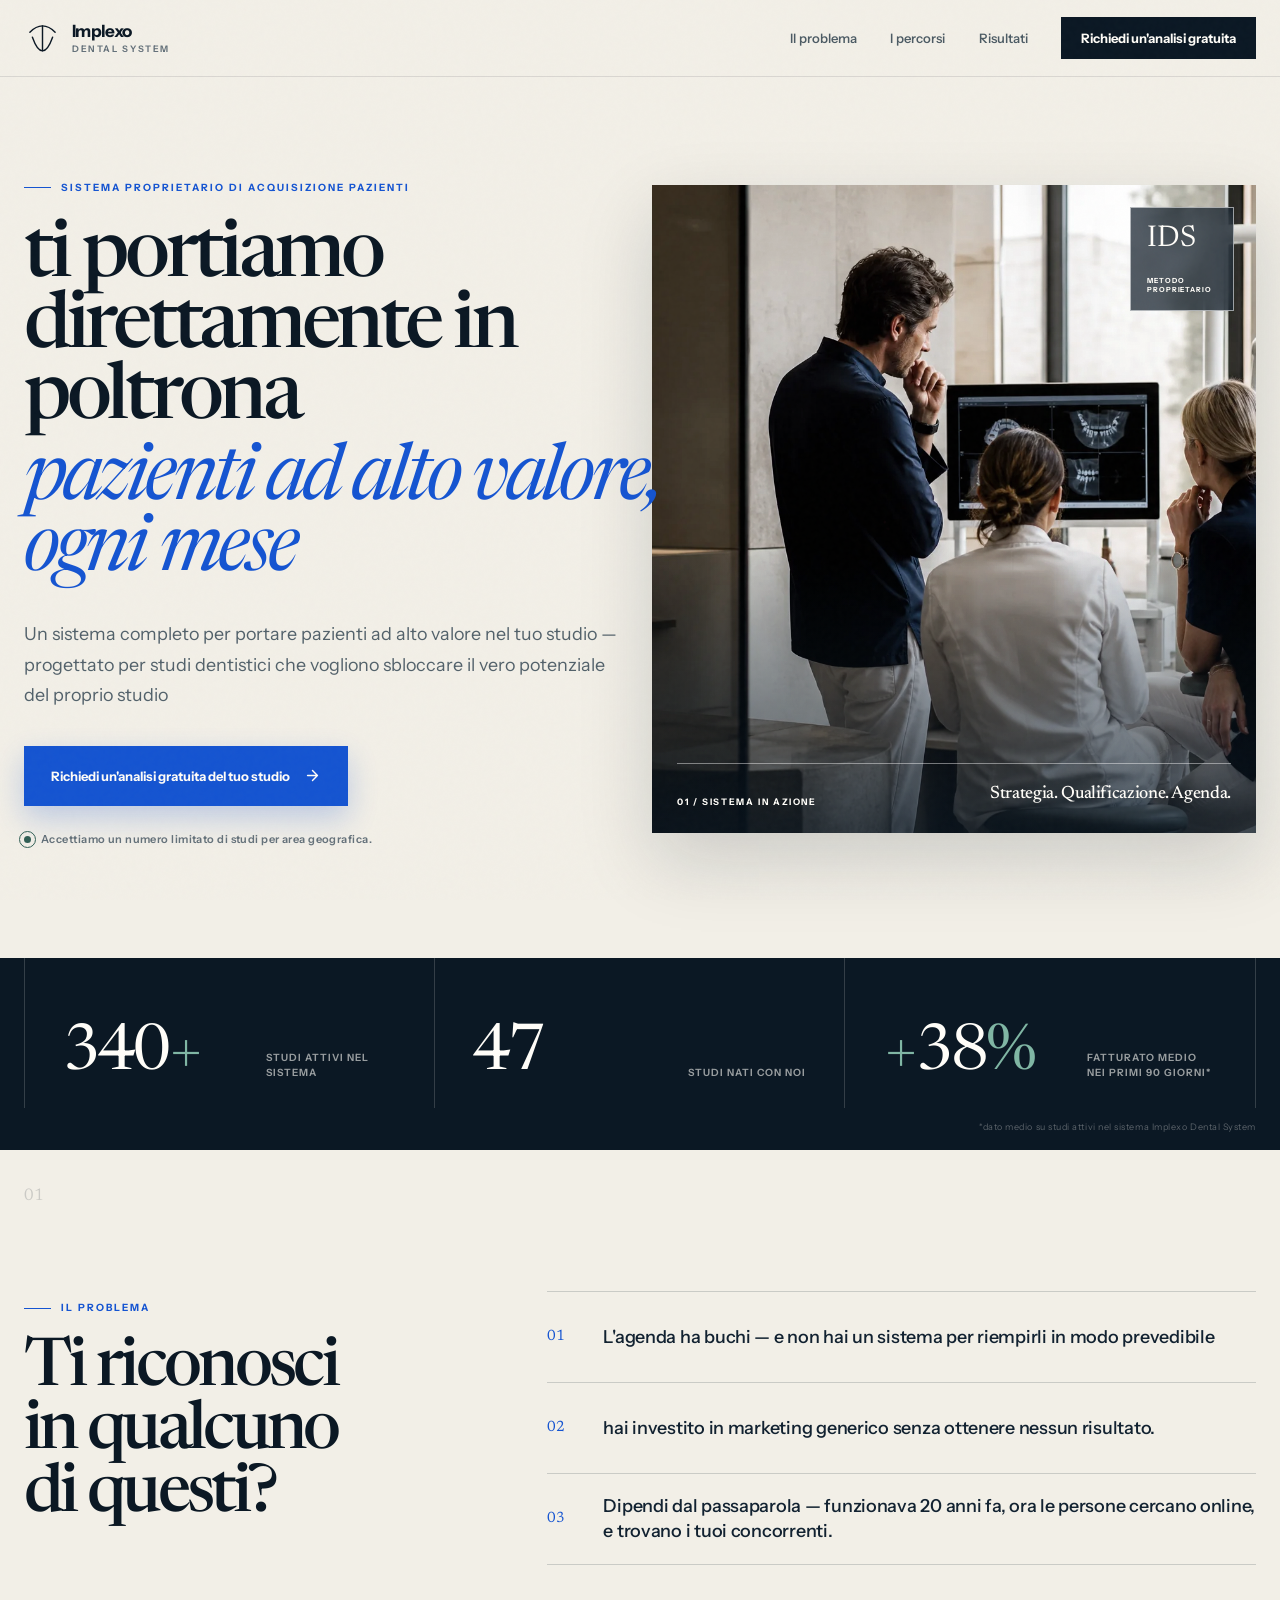
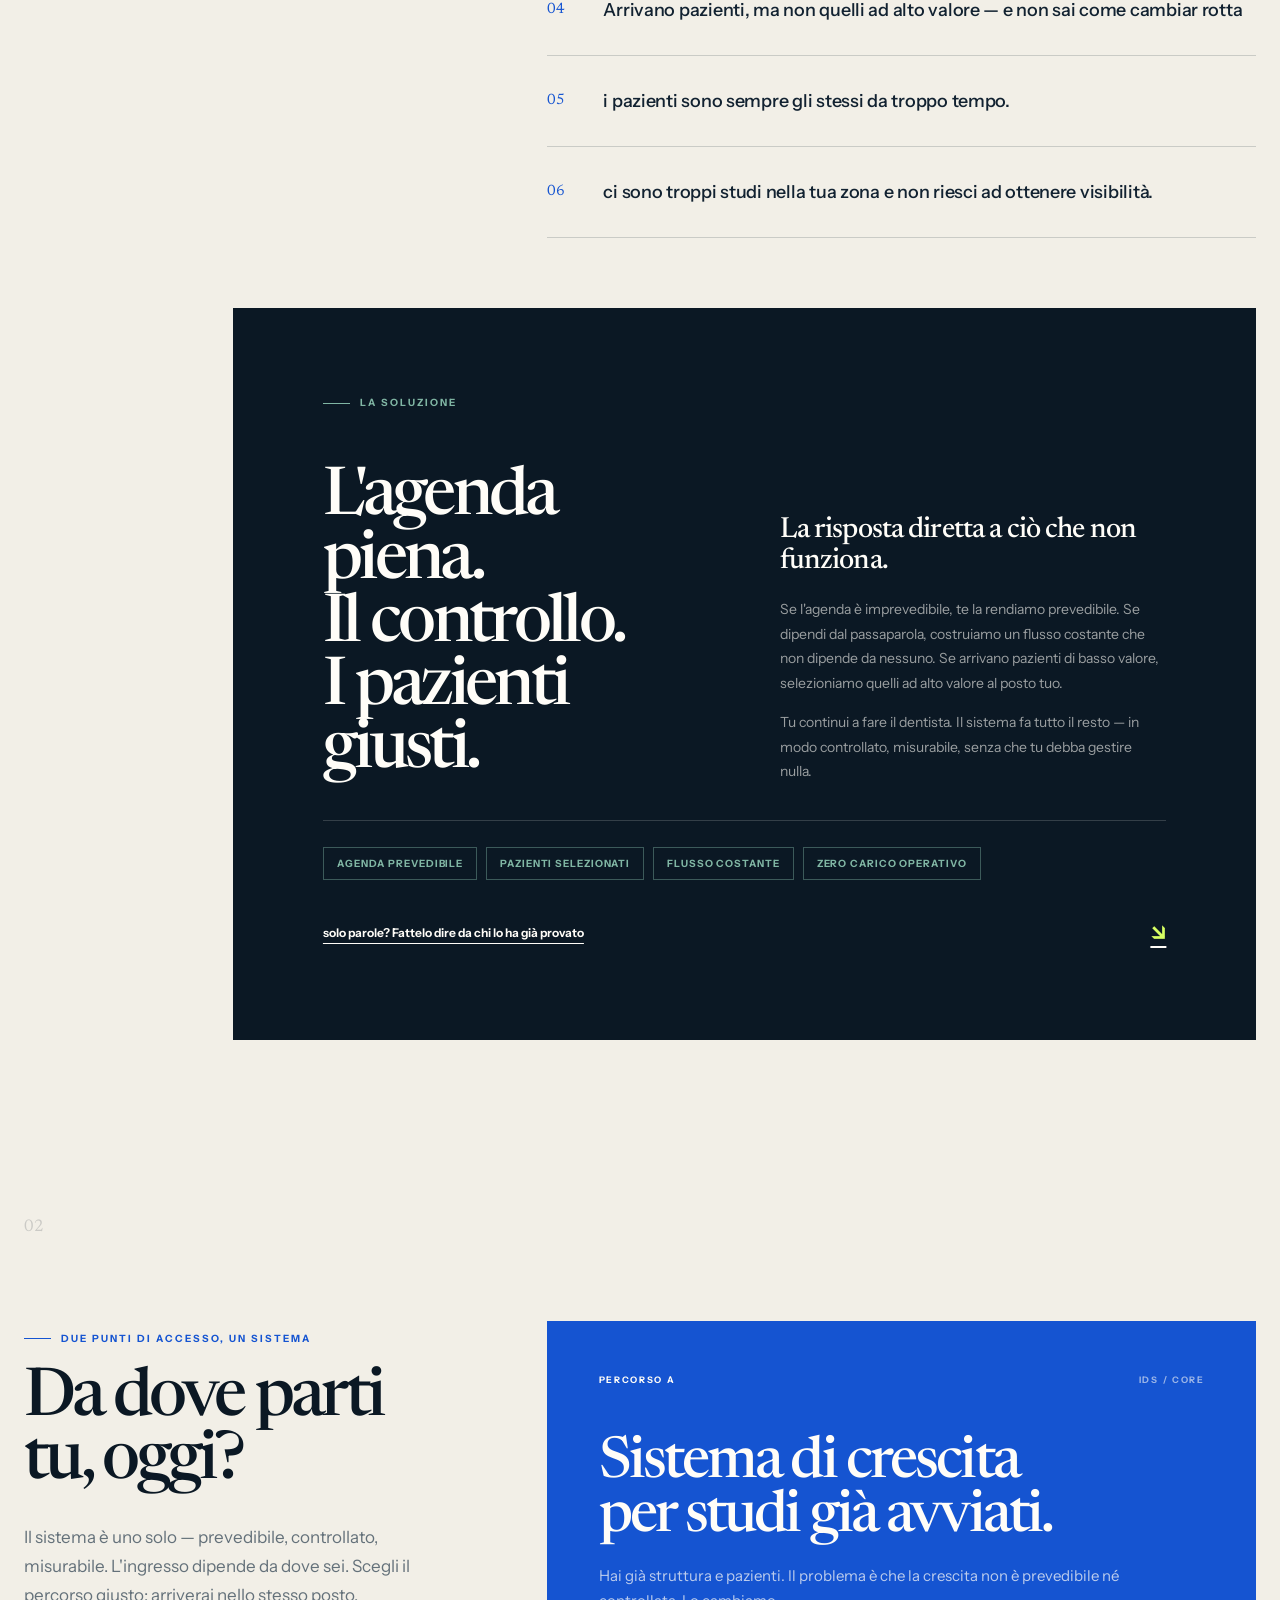
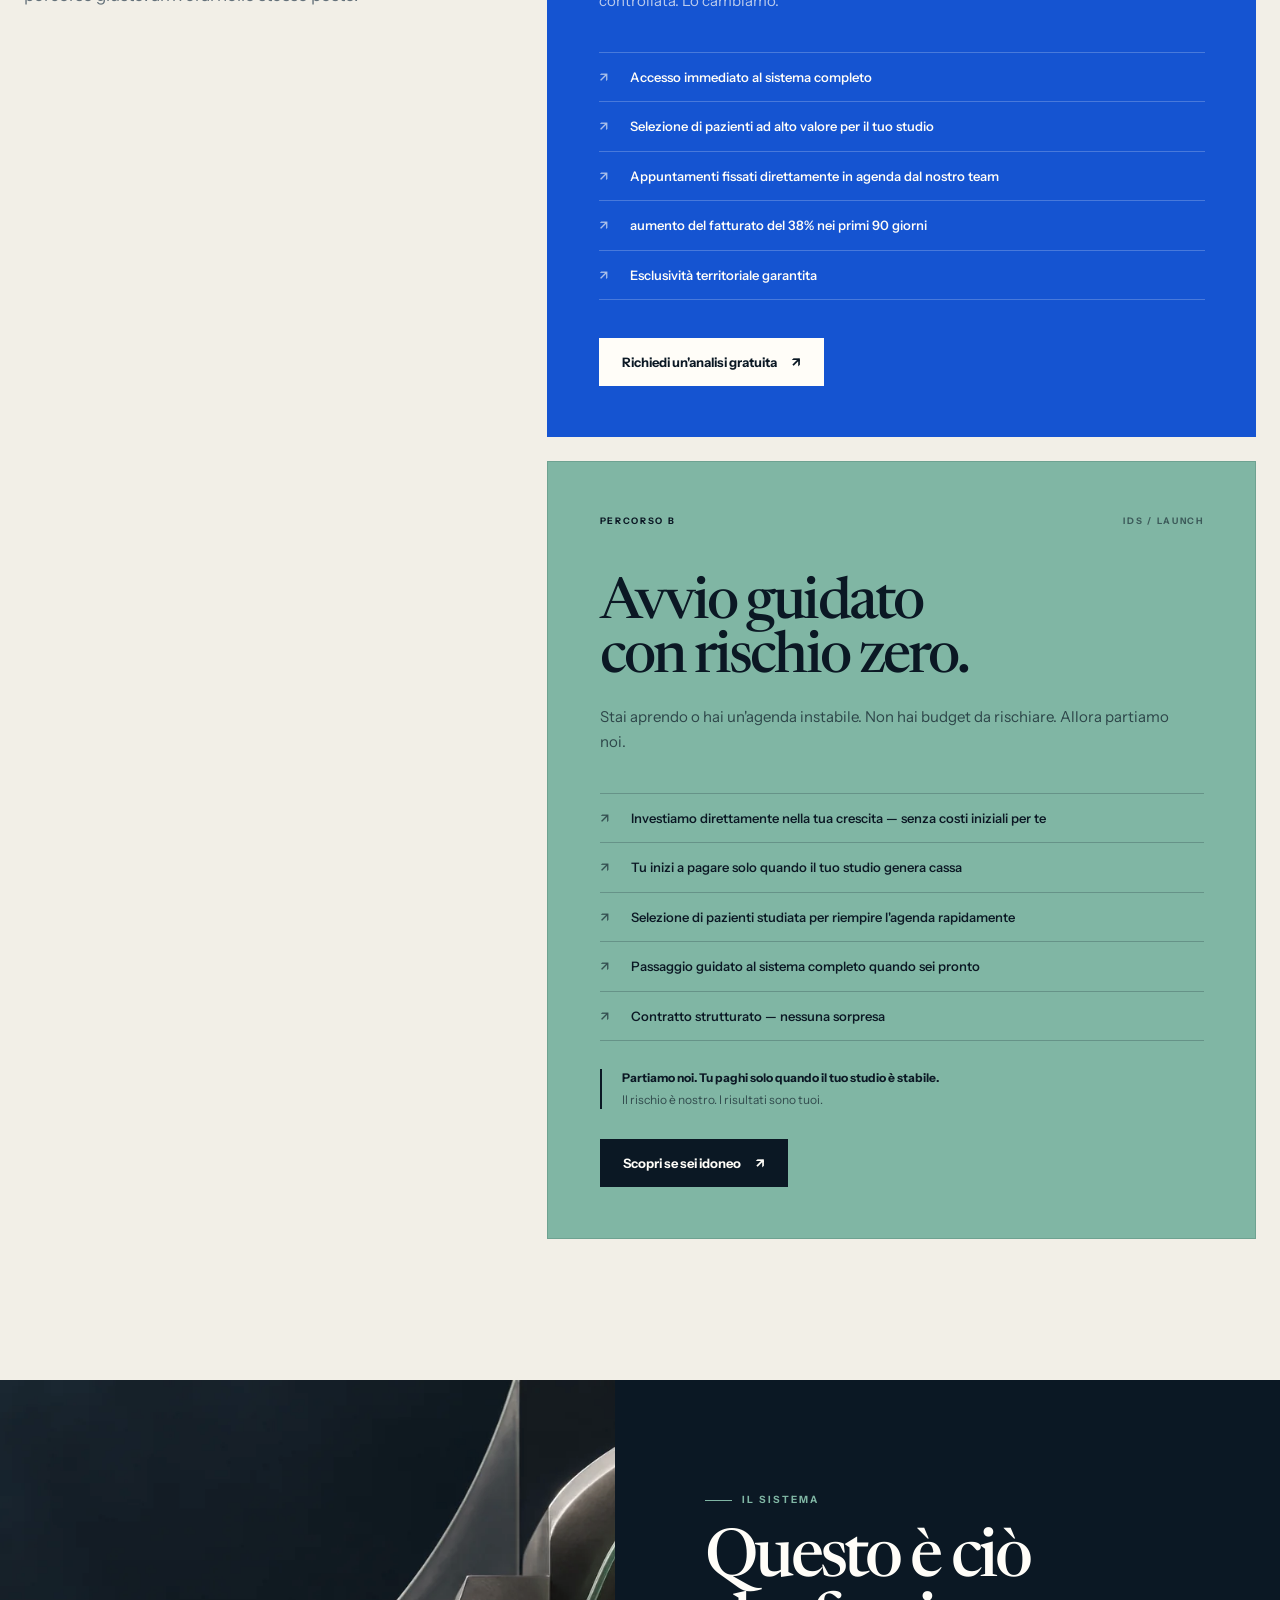
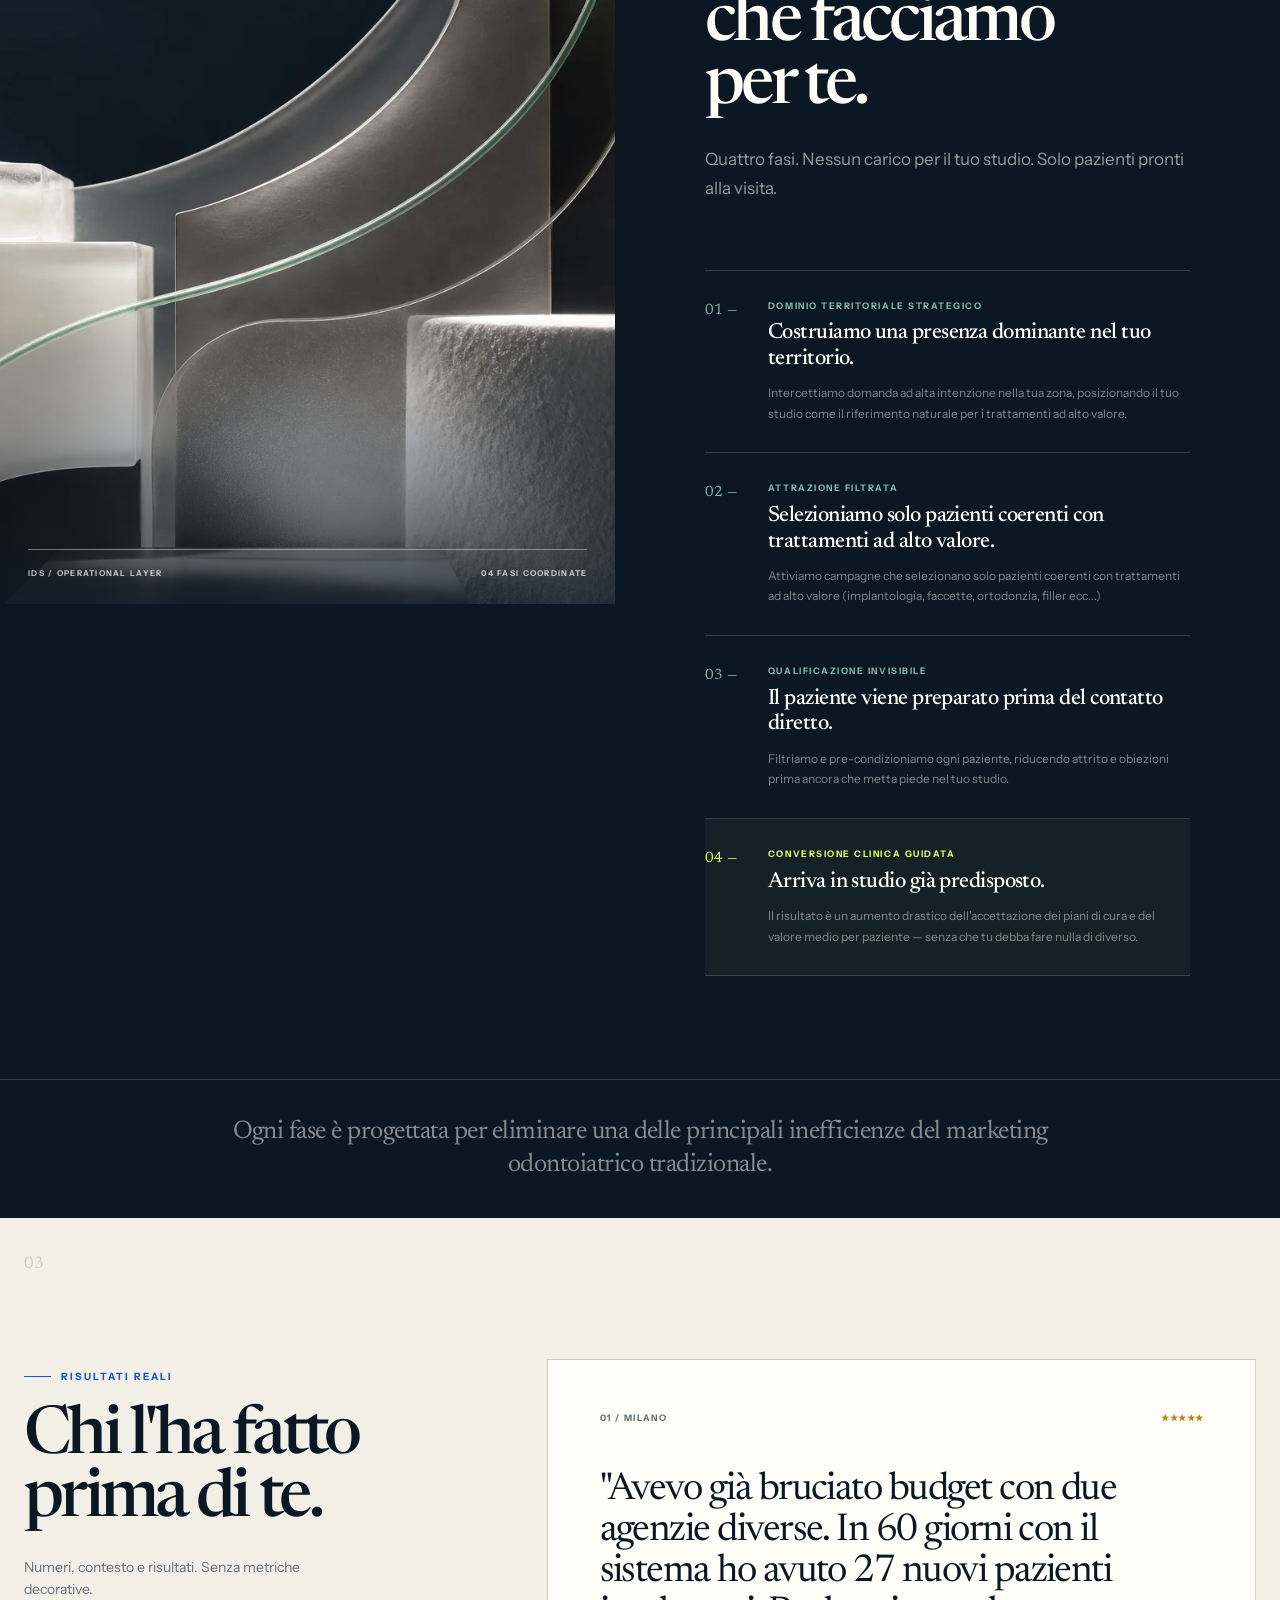
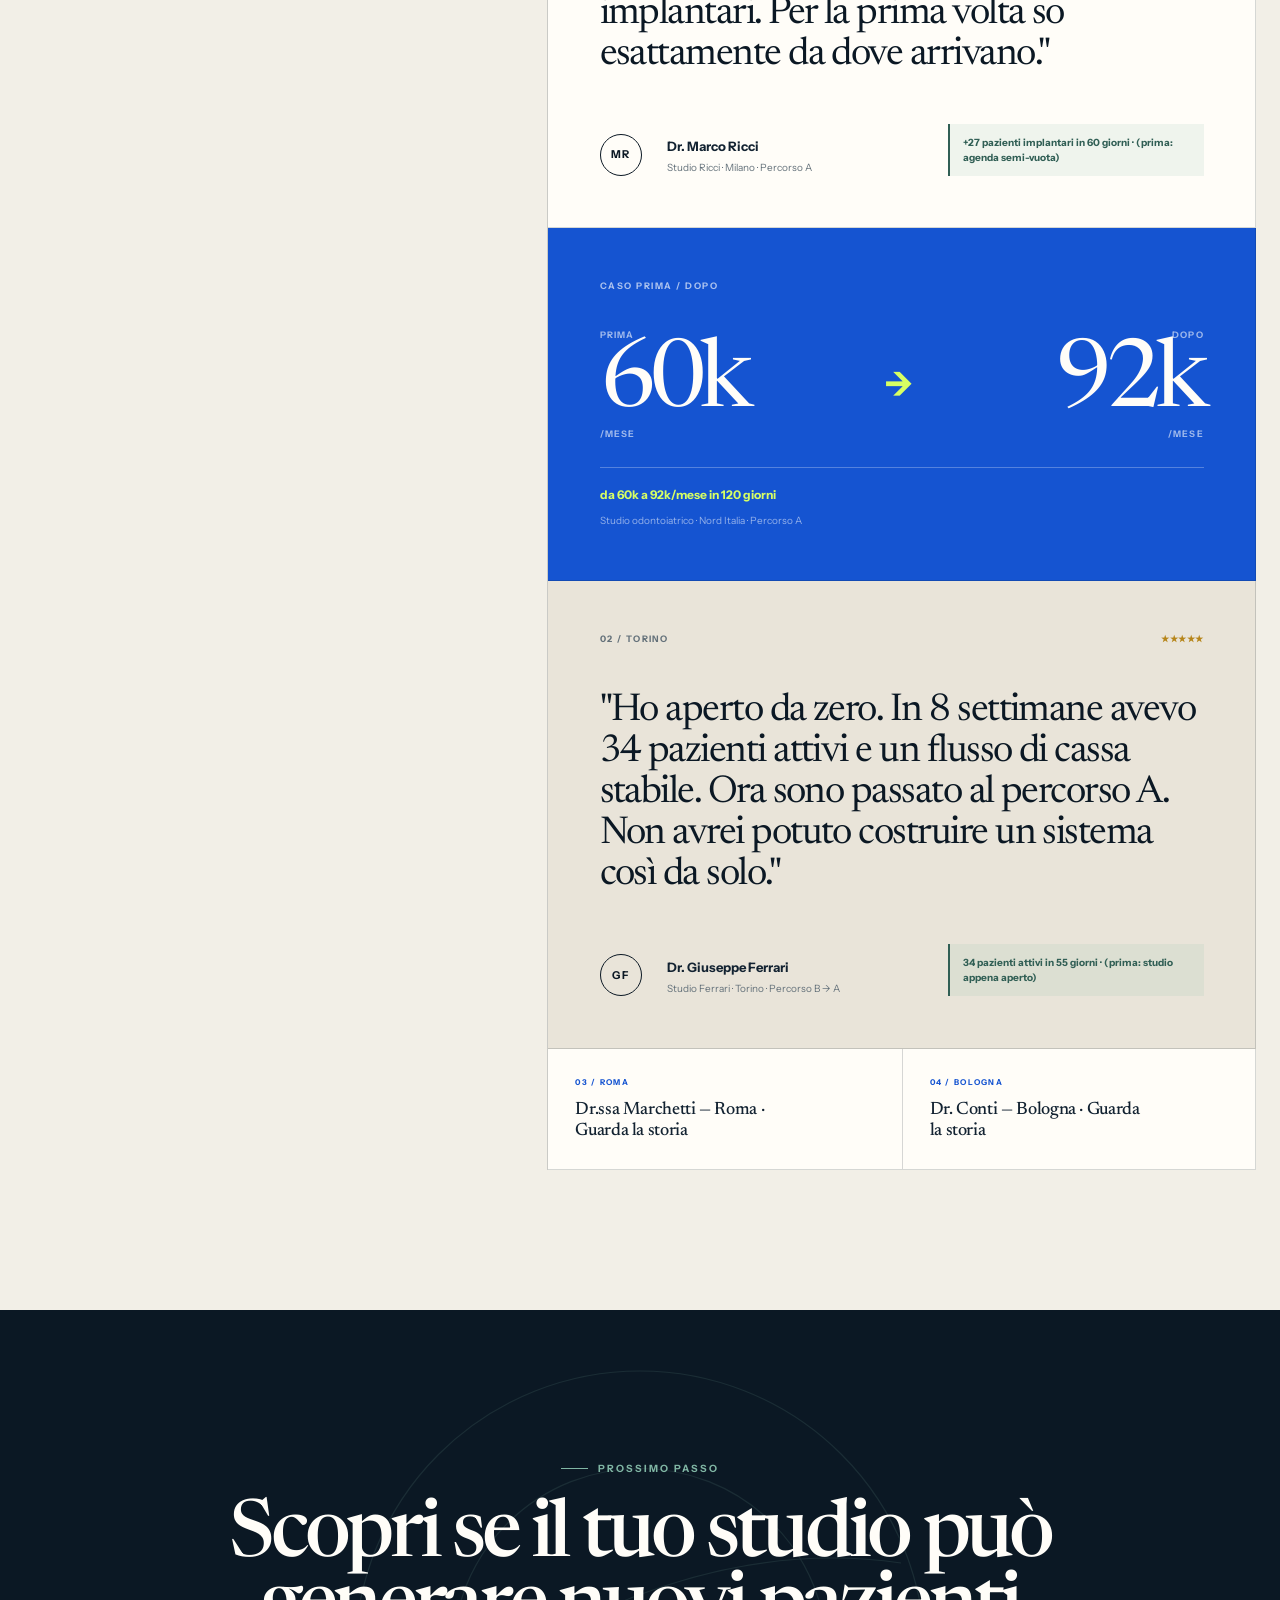
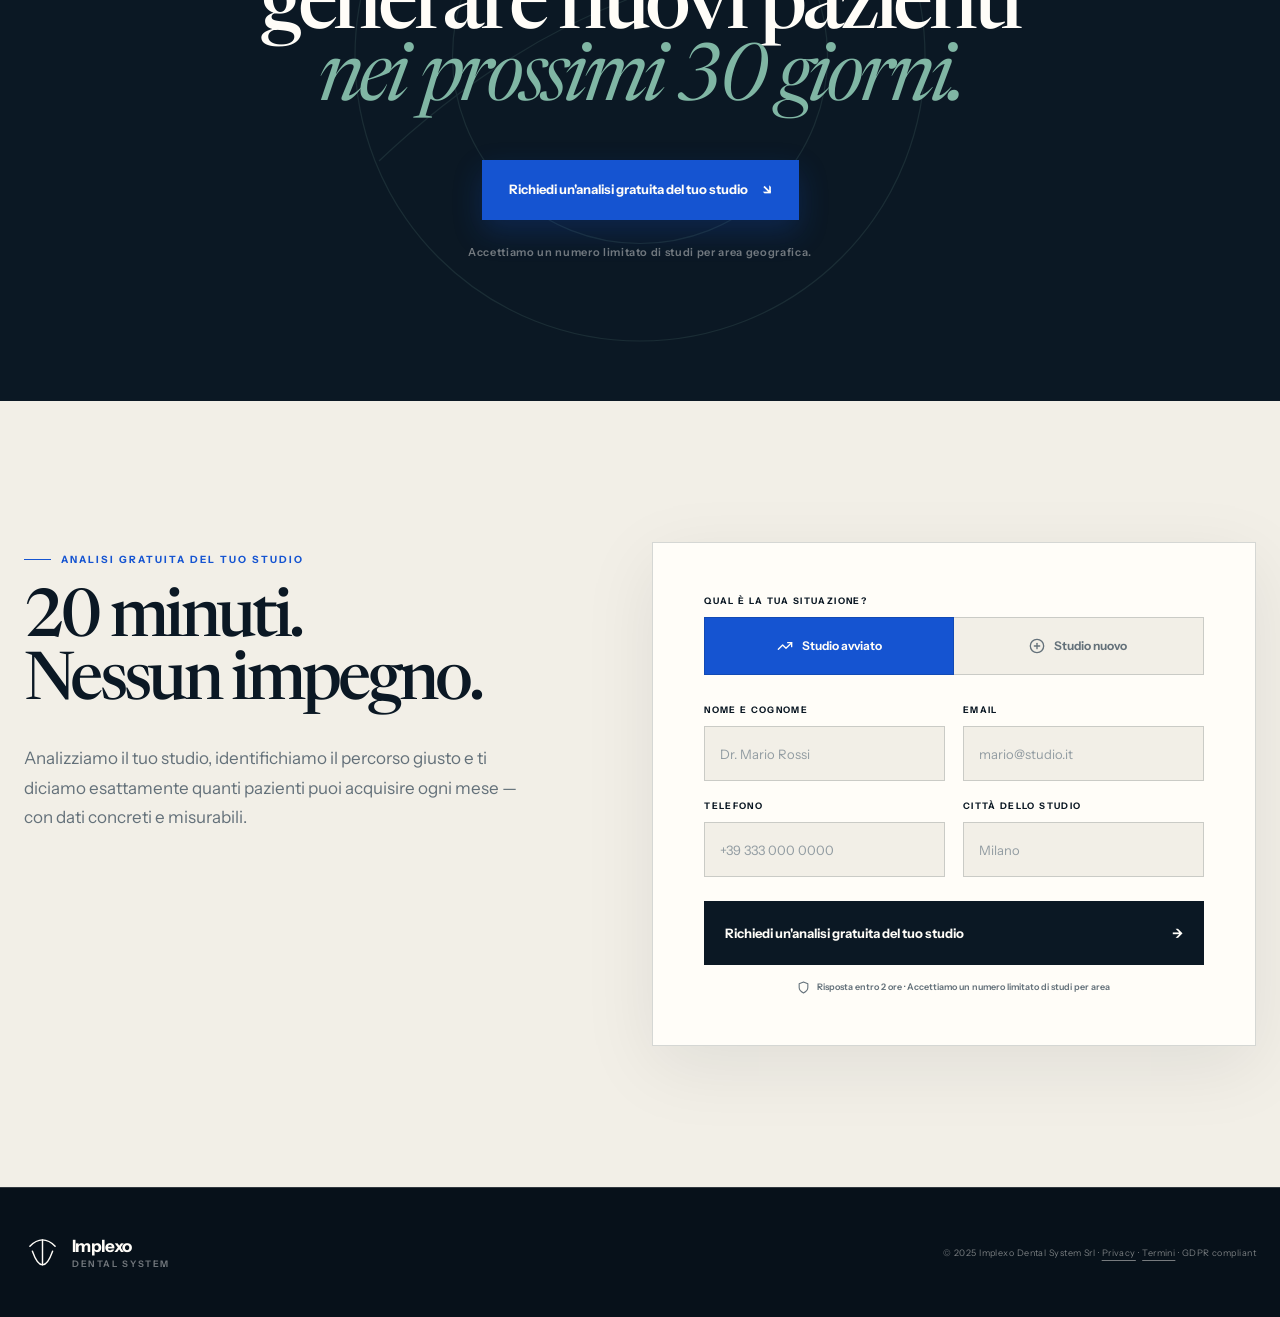
==== commit b96b9fc3: "fix: refine responsive editorial layout" ====
--- a/index.html
+++ b/index.html
@@ -81,9 +81,12 @@
       </div>
 
       <figure class="hero-media reveal reveal-delay">
-        <img src="assets/implexo-clinic-editorial.png"
-          alt="Team odontoiatrico che analizza un piano di trattamento in una clinica contemporanea" width="1536"
-          height="1024" fetchpriority="high">
+        <picture>
+          <source srcset="assets/implexo-clinic-editorial.webp" type="image/webp">
+          <img src="assets/implexo-clinic-editorial.png"
+            alt="Team odontoiatrico che analizza un piano di trattamento in una clinica contemporanea" width="1536"
+            height="1024" fetchpriority="high">
+        </picture>
         <figcaption>
           <span>01 / Sistema in azione</span>
           <strong>Strategia. Qualificazione. Agenda.</strong>
@@ -186,7 +189,12 @@
 
     <section class="system-section" id="sistema">
       <div class="system-visual reveal">
-        <img src="assets/implexo-system-abstract.png" alt="Composizione astratta di materiali clinici che rappresenta un flusso misurabile" width="1536" height="1024" loading="lazy">
+        <picture>
+          <source srcset="assets/implexo-system-abstract.webp" type="image/webp">
+          <img src="assets/implexo-system-abstract.png"
+            alt="Composizione astratta di materiali clinici che rappresenta un flusso misurabile" width="1536"
+            height="1024" loading="lazy">
+        </picture>
         <div class="system-visual-label"><span>IDS / Operational layer</span><span>04 fasi coordinate</span></div>
       </div>
 
@@ -196,10 +204,10 @@
         <p class="section-body section-body-light">Quattro fasi. Nessun carico per il tuo studio. Solo pazienti pronti alla visita.</p>
 
         <div class="system-steps">
-          <article class="system-step"><span>01</span><div><h3>Dominio Territoriale Strategico</h3><strong>Costruiamo una presenza dominante nel tuo territorio.</strong><p>Intercettiamo domanda ad alta intenzione nella tua zona, posizionando il tuo studio come il riferimento naturale per i trattamenti ad alto valore.</p></div></article>
-          <article class="system-step"><span>02</span><div><h3>Attrazione Filtrata</h3><strong>Selezioniamo solo pazienti coerenti con trattamenti ad alto valore.</strong><p>Attiviamo campagne che selezionano solo pazienti coerenti con trattamenti ad alto valore (implantologia, faccette, ortodonzia, filler ecc...)</p></div></article>
-          <article class="system-step"><span>03</span><div><h3>Qualificazione Invisibile</h3><strong>Il paziente viene preparato prima del contatto diretto.</strong><p>Filtriamo e pre-condizioniamo ogni paziente, riducendo attrito e obiezioni prima ancora che metta piede nel tuo studio.</p></div></article>
-          <article class="system-step system-step-accent"><span>04</span><div><h3>Conversione Clinica Guidata</h3><strong>Arriva in studio già predisposto.</strong><p>Il risultato è un aumento drastico dell'accettazione dei piani di cura e del valore medio per paziente — senza che tu debba fare nulla di diverso.</p></div></article>
+          <article class="system-step"><span>01 —</span><div><h3>Dominio Territoriale Strategico</h3><strong>Costruiamo una presenza dominante nel tuo territorio.</strong><p>Intercettiamo domanda ad alta intenzione nella tua zona, posizionando il tuo studio come il riferimento naturale per i trattamenti ad alto valore.</p></div></article>
+          <article class="system-step"><span>02 —</span><div><h3>Attrazione Filtrata</h3><strong>Selezioniamo solo pazienti coerenti con trattamenti ad alto valore.</strong><p>Attiviamo campagne che selezionano solo pazienti coerenti con trattamenti ad alto valore (implantologia, faccette, ortodonzia, filler ecc...)</p></div></article>
+          <article class="system-step"><span>03 —</span><div><h3>Qualificazione Invisibile</h3><strong>Il paziente viene preparato prima del contatto diretto.</strong><p>Filtriamo e pre-condizioniamo ogni paziente, riducendo attrito e obiezioni prima ancora che metta piede nel tuo studio.</p></div></article>
+          <article class="system-step system-step-accent"><span>04 —</span><div><h3>Conversione Clinica Guidata</h3><strong>Arriva in studio già predisposto.</strong><p>Il risultato è un aumento drastico dell'accettazione dei piani di cura e del valore medio per paziente — senza che tu debba fare nulla di diverso.</p></div></article>
         </div>
       </div>
     </section>
@@ -218,7 +226,7 @@
         <article class="testimonial testimonial-primary">
           <div class="testimonial-meta"><span>01 / Milano</span><span class="review-stars" aria-label="Cinque stelle">★★★★★</span></div>
           <blockquote>"Avevo già bruciato budget con due agenzie diverse. In 60 giorni con il sistema ho avuto 27 nuovi pazienti implantari. Per la prima volta so esattamente da dove arrivano."</blockquote>
-          <footer><div><strong>Dr. Marco Ricci</strong><span>Studio Ricci · Milano · Percorso A</span></div><b>+27 pazienti implantari in 60 giorni · (prima: agenda semi-vuota)</b></footer>
+          <footer><span class="testimonial-initials" aria-hidden="true">MR</span><div><strong>Dr. Marco Ricci</strong><span>Studio Ricci · Milano · Percorso A</span></div><b>+27 pazienti implantari in 60 giorni · (prima: agenda semi-vuota)</b></footer>
         </article>
 
         <article class="case-card">
@@ -231,7 +239,7 @@
         <article class="testimonial testimonial-secondary">
           <div class="testimonial-meta"><span>02 / Torino</span><span class="review-stars" aria-label="Cinque stelle">★★★★★</span></div>
           <blockquote>"Ho aperto da zero. In 8 settimane avevo 34 pazienti attivi e un flusso di cassa stabile. Ora sono passato al percorso A. Non avrei potuto costruire un sistema così da solo."</blockquote>
-          <footer><div><strong>Dr. Giuseppe Ferrari</strong><span>Studio Ferrari · Torino · Percorso B → A</span></div><b>34 pazienti attivi in 55 giorni · (prima: studio appena aperto)</b></footer>
+          <footer><span class="testimonial-initials" aria-hidden="true">GF</span><div><strong>Dr. Giuseppe Ferrari</strong><span>Studio Ferrari · Torino · Percorso B → A</span></div><b>34 pazienti attivi in 55 giorni · (prima: studio appena aperto)</b></footer>
         </article>
 
         <div class="story-index" aria-label="Altre storie dal sistema">
--- a/style.css
+++ b/style.css
@@ -314,6 +314,7 @@
   position: relative;
   z-index: 2;
   grid-column: 1 / span 7;
+  grid-row: 1;
   padding: clamp(18px, 3vw, 48px) 0;
 }
 
@@ -402,6 +403,7 @@
 .hero-media {
   position: relative;
   grid-column: 7 / -1;
+  grid-row: 1;
   height: min(690px, 72svh);
   min-height: 540px;
   margin: 0;
@@ -415,6 +417,13 @@
   content: '';
   pointer-events: none;
   background: linear-gradient(180deg, transparent 56%, rgba(11, 24, 36, 0.74));
+}
+
+.hero-media picture,
+.system-visual picture {
+  width: 100%;
+  height: 100%;
+  display: block;
 }
 
 .hero-media img {
@@ -1023,9 +1032,22 @@
 
 .testimonial footer {
   display: grid;
-  grid-template-columns: 1fr 1fr;
+  grid-template-columns: 42px 1fr 1fr;
   align-items: end;
   gap: 25px;
+}
+
+.testimonial footer .testimonial-initials {
+  display: grid;
+  width: 42px;
+  height: 42px;
+  margin: 0;
+  place-items: center;
+  border: 1px solid currentColor;
+  border-radius: 50%;
+  color: var(--ink);
+  font: 700 0.68rem/1 var(--sans);
+  letter-spacing: .12em;
 }
 
 .testimonial footer div {
@@ -1534,10 +1556,12 @@
 
   .hero-copy {
     order: 1;
+    grid-row: auto;
   }
 
   .hero-media {
     order: 2;
+    grid-row: auto;
     width: calc(100% - 36px);
     height: 590px;
     min-height: 0;
@@ -1785,7 +1809,11 @@
   }
 
   .testimonial footer {
-    grid-template-columns: 1fr;
+    grid-template-columns: 42px 1fr;
+  }
+
+  .testimonial footer b {
+    grid-column: 1 / -1;
   }
 
   .case-values {
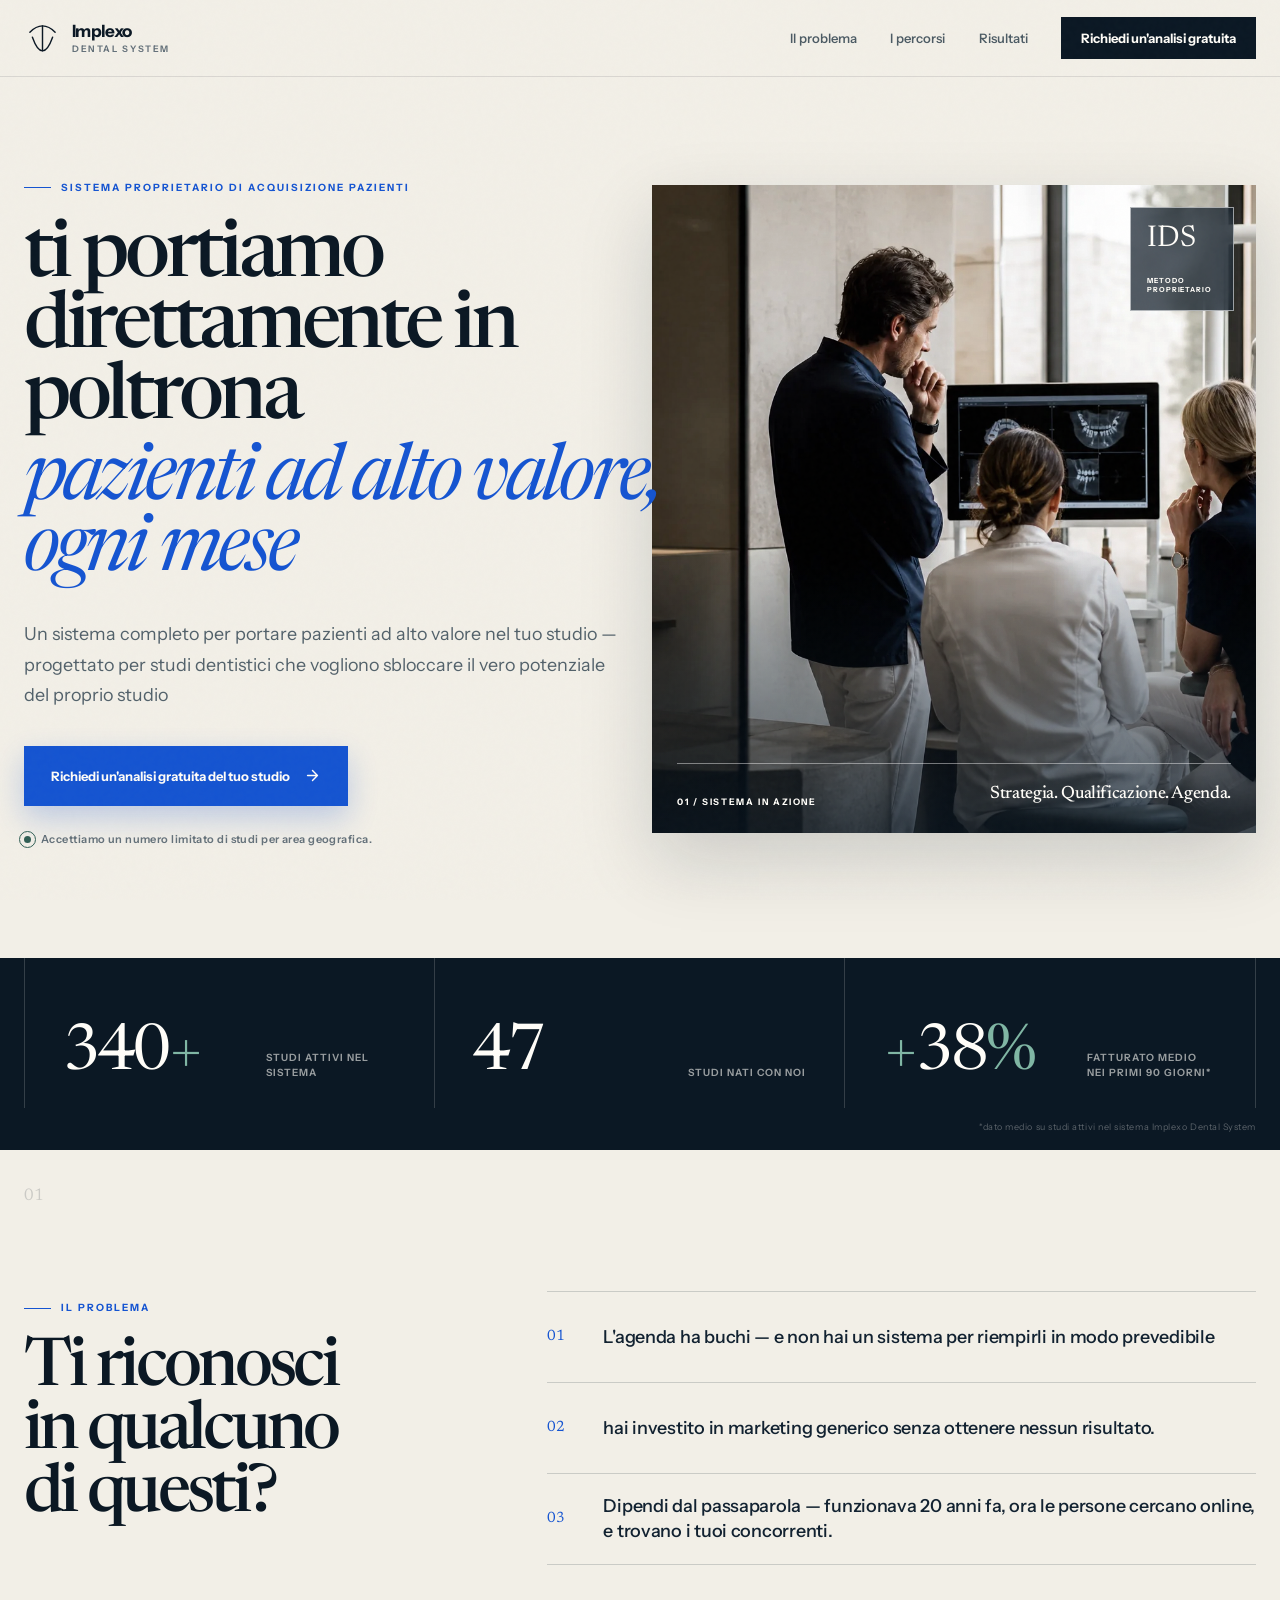
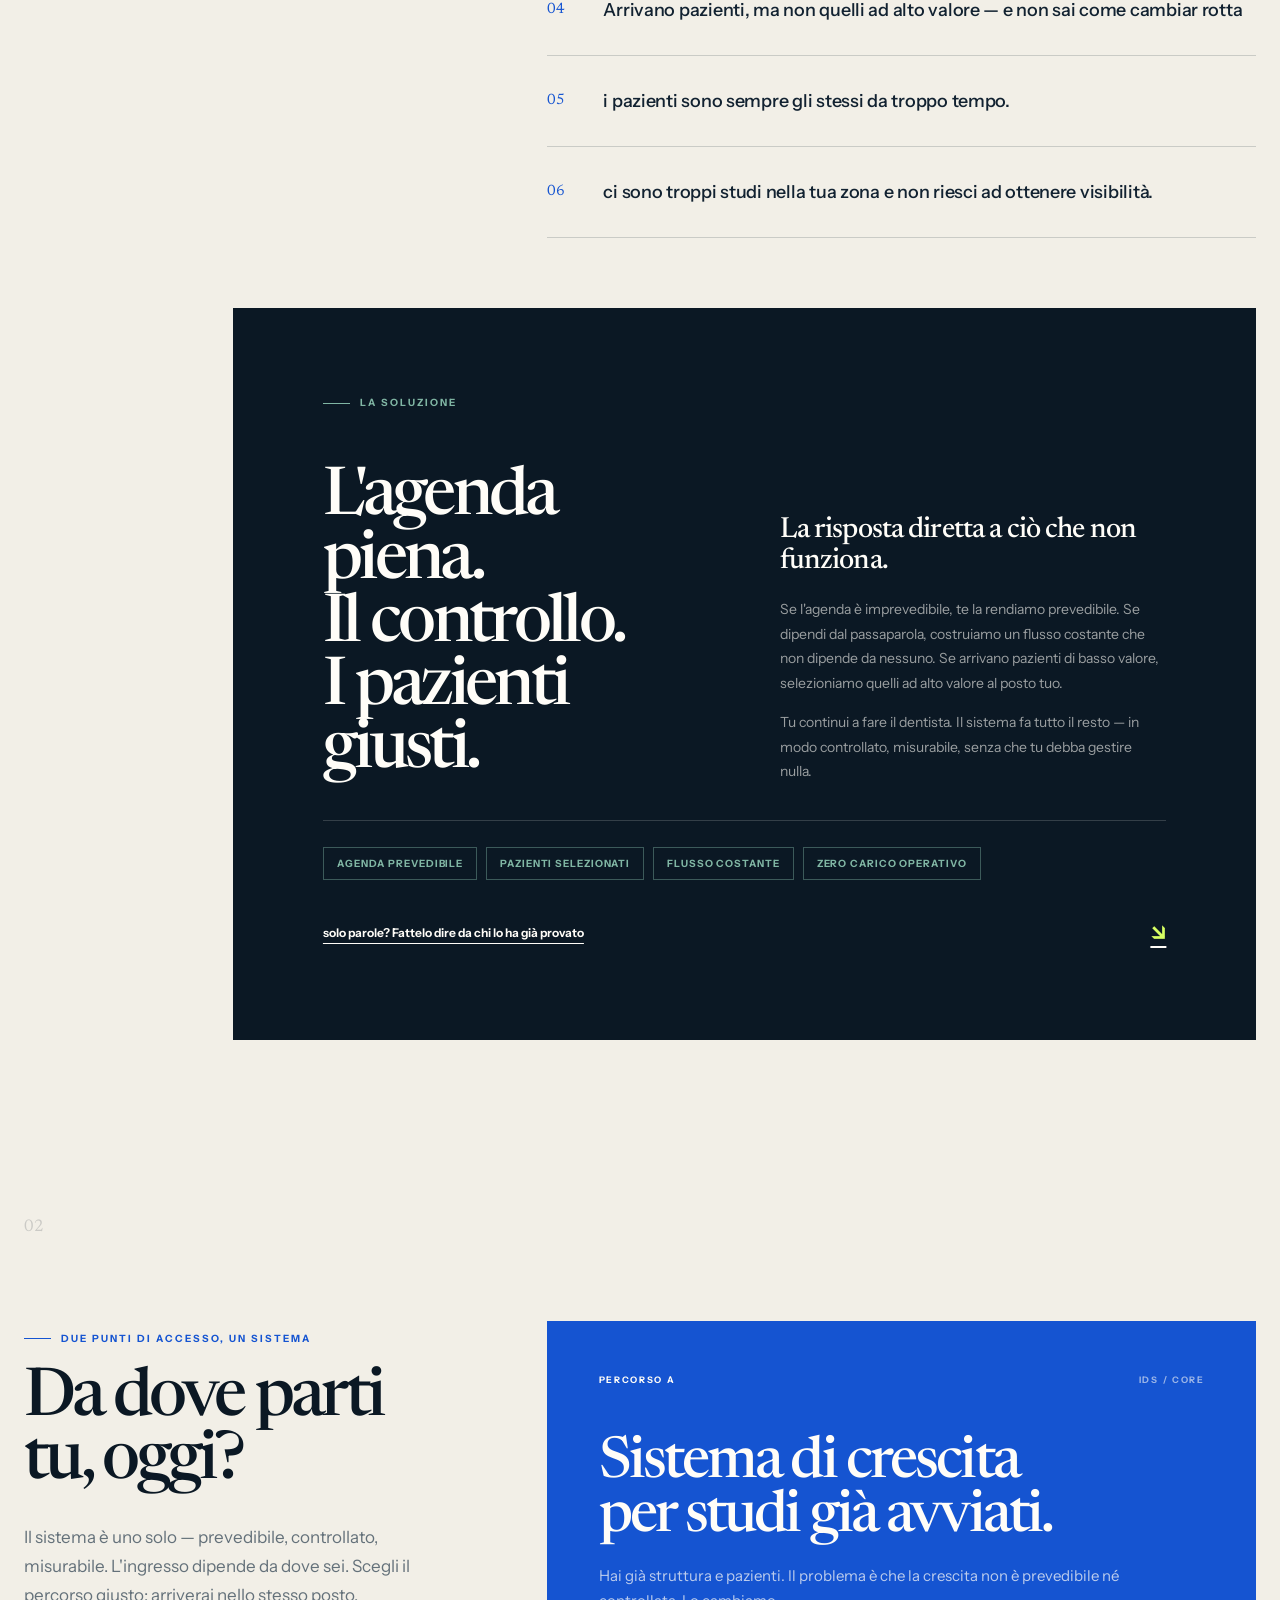
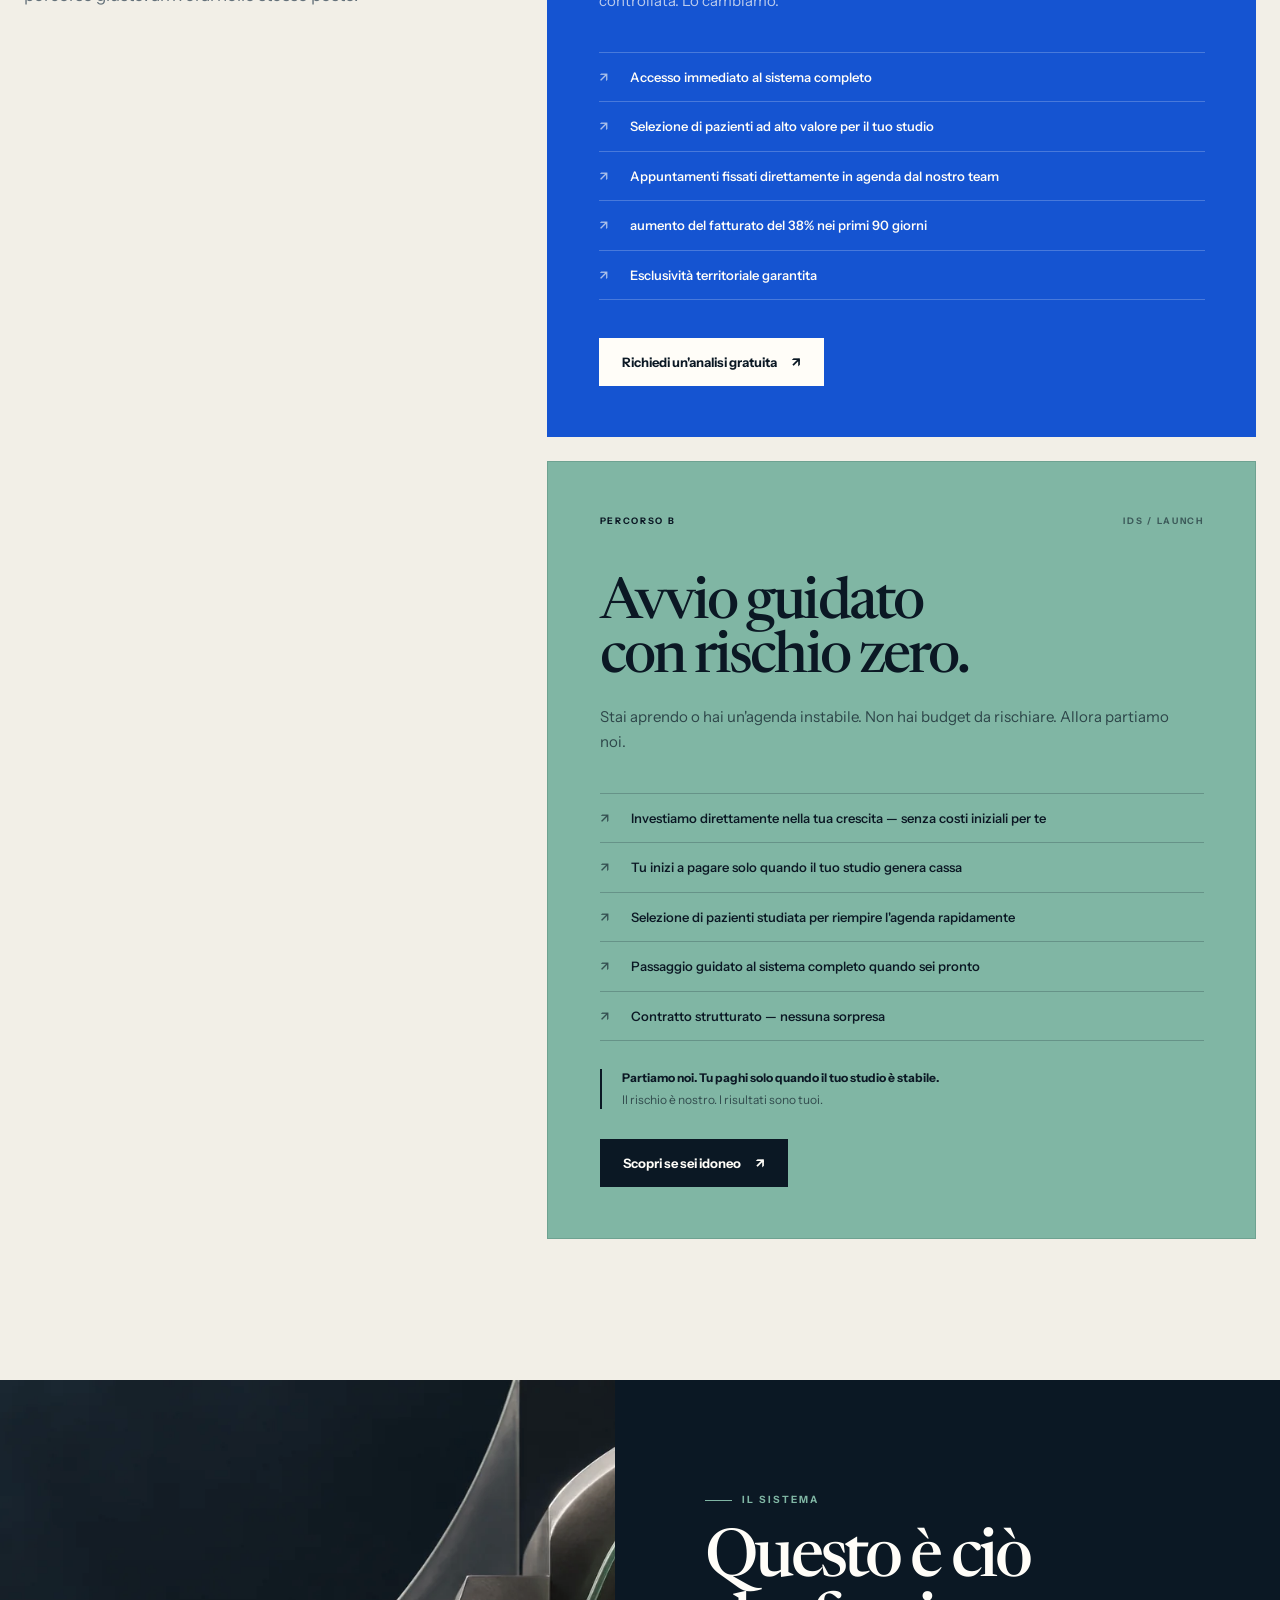
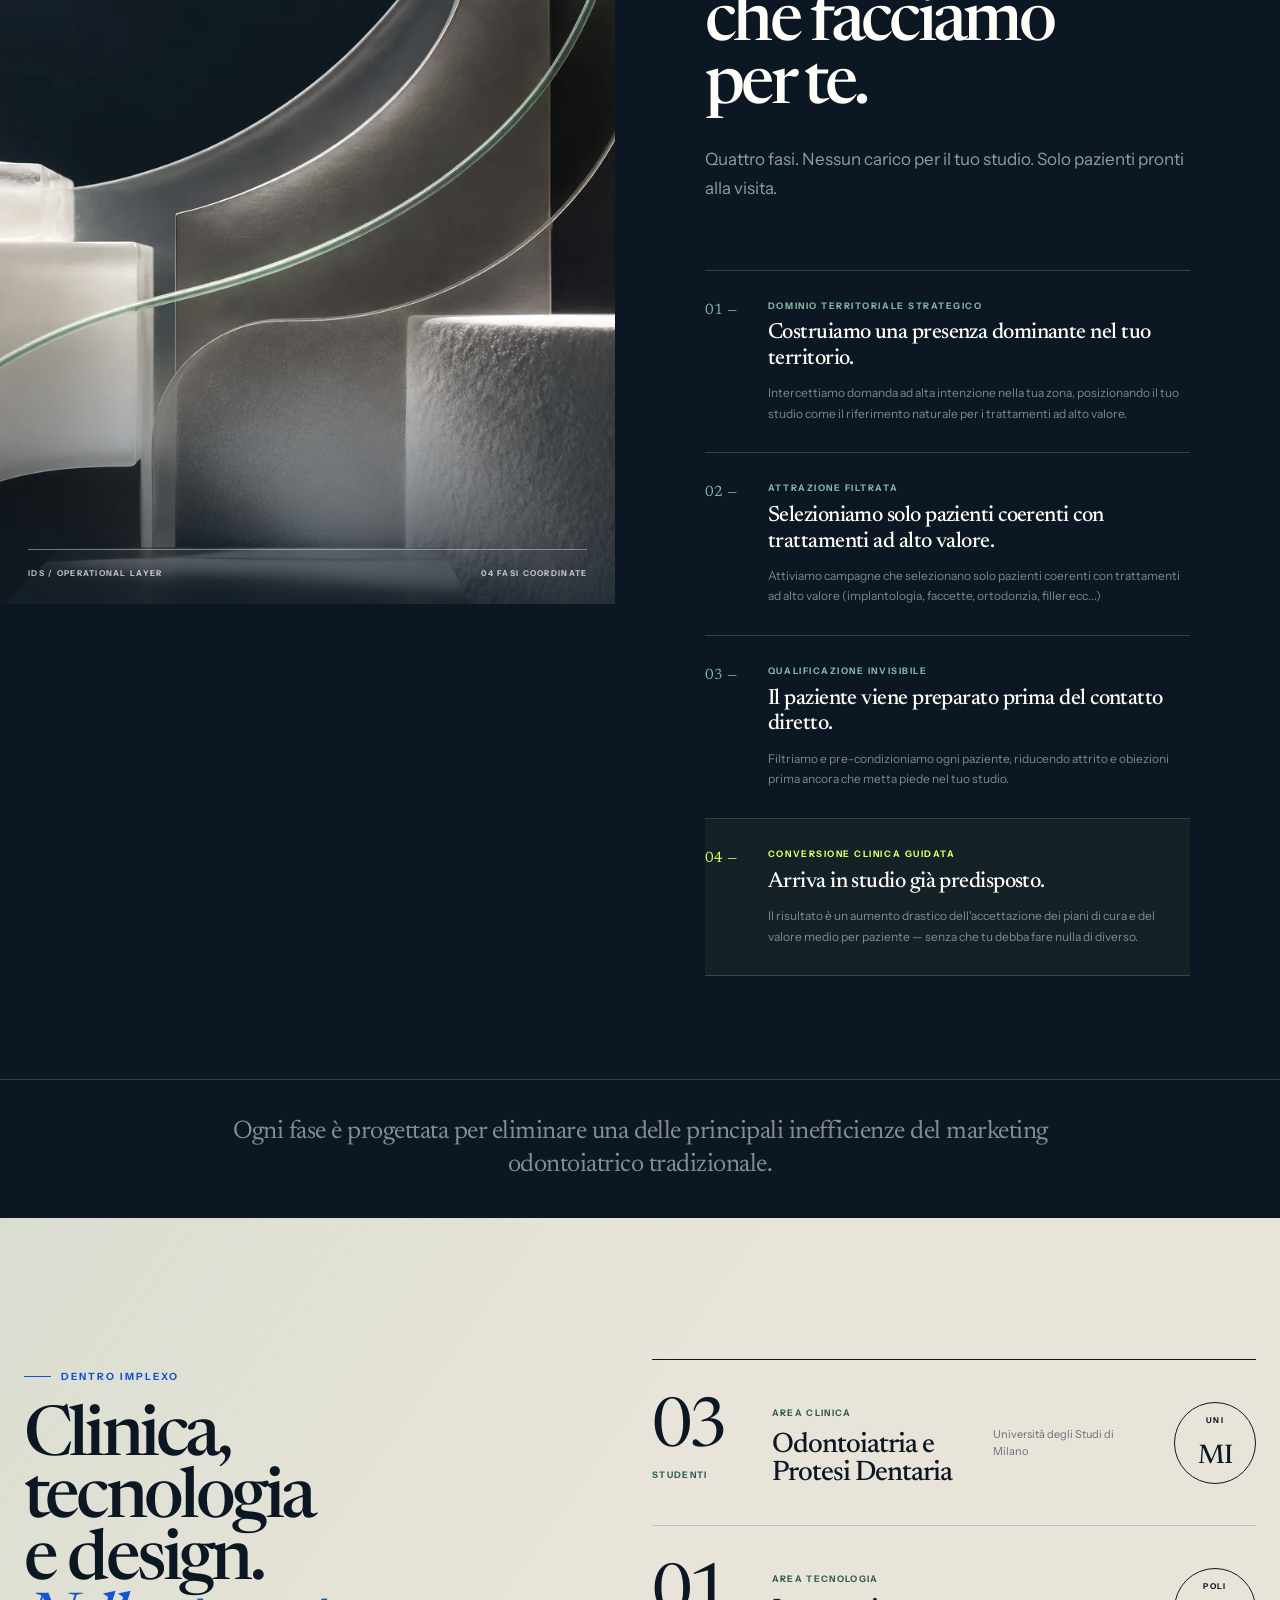
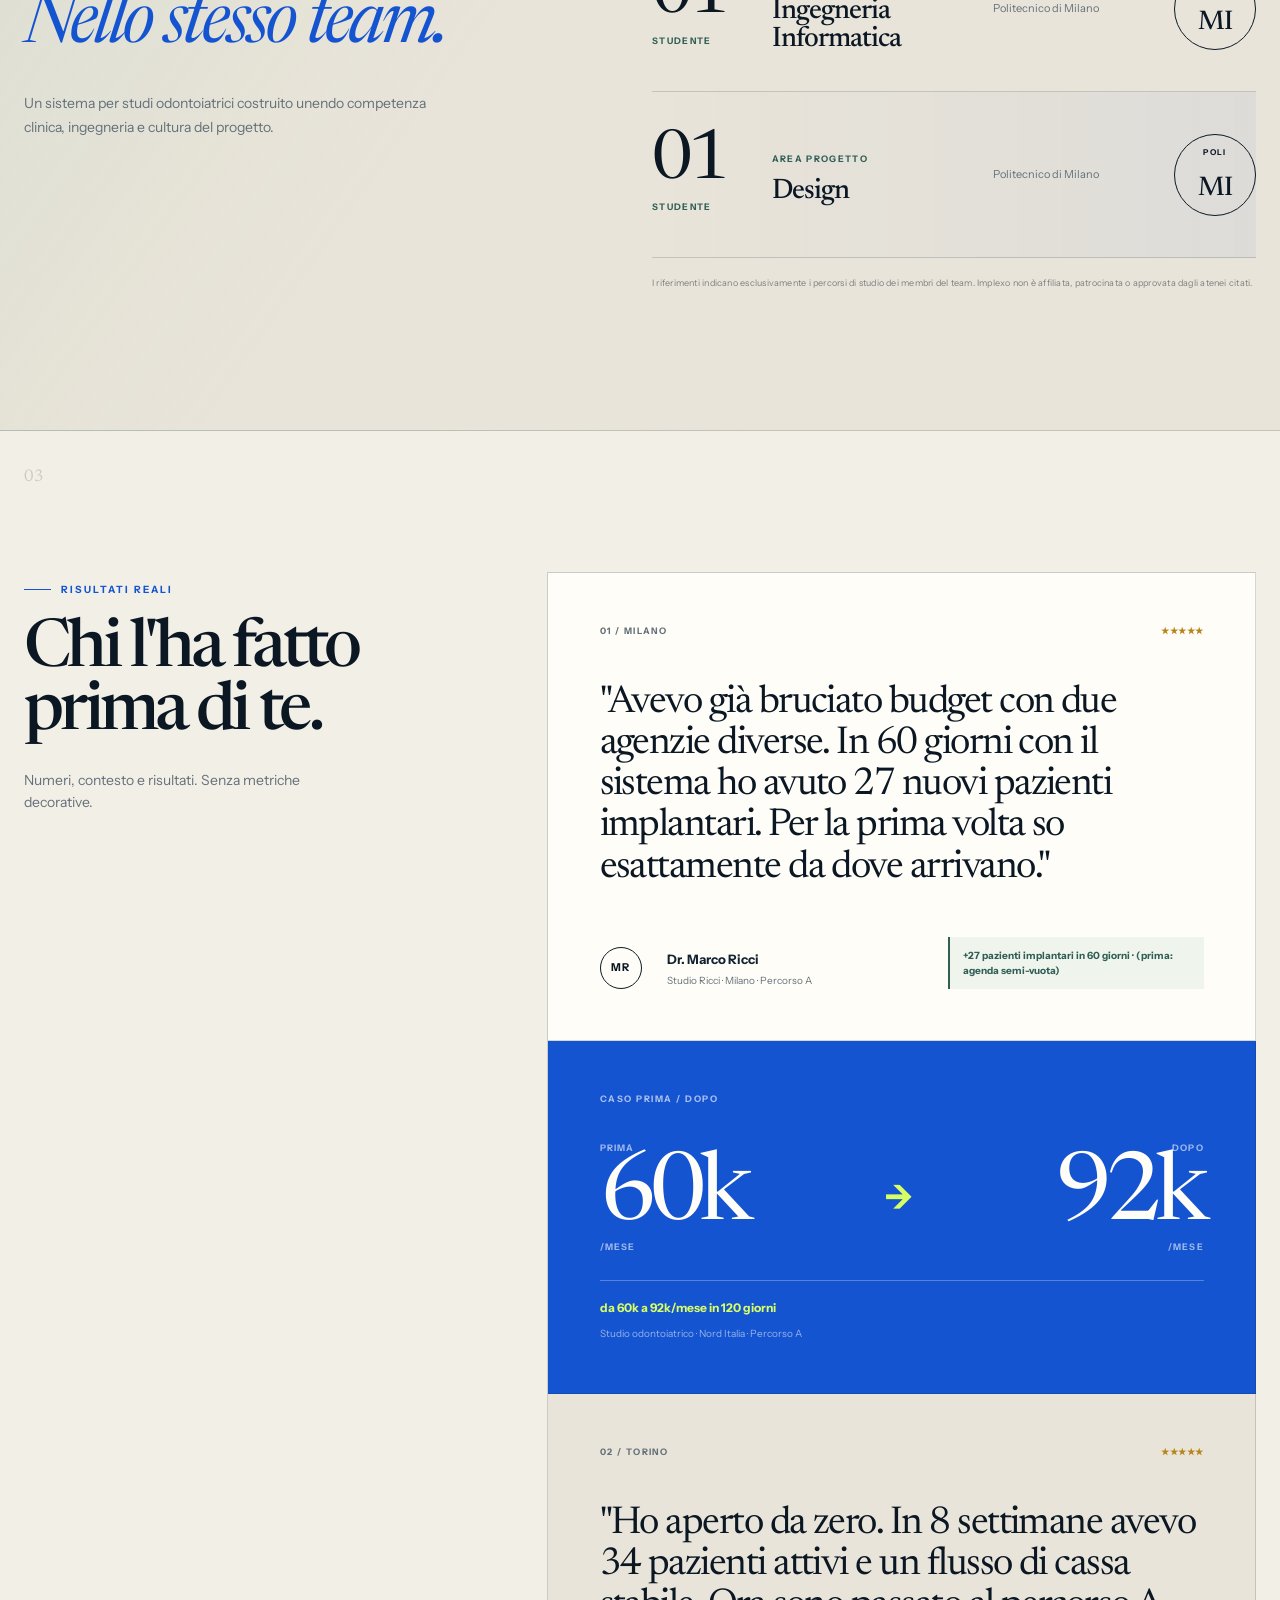
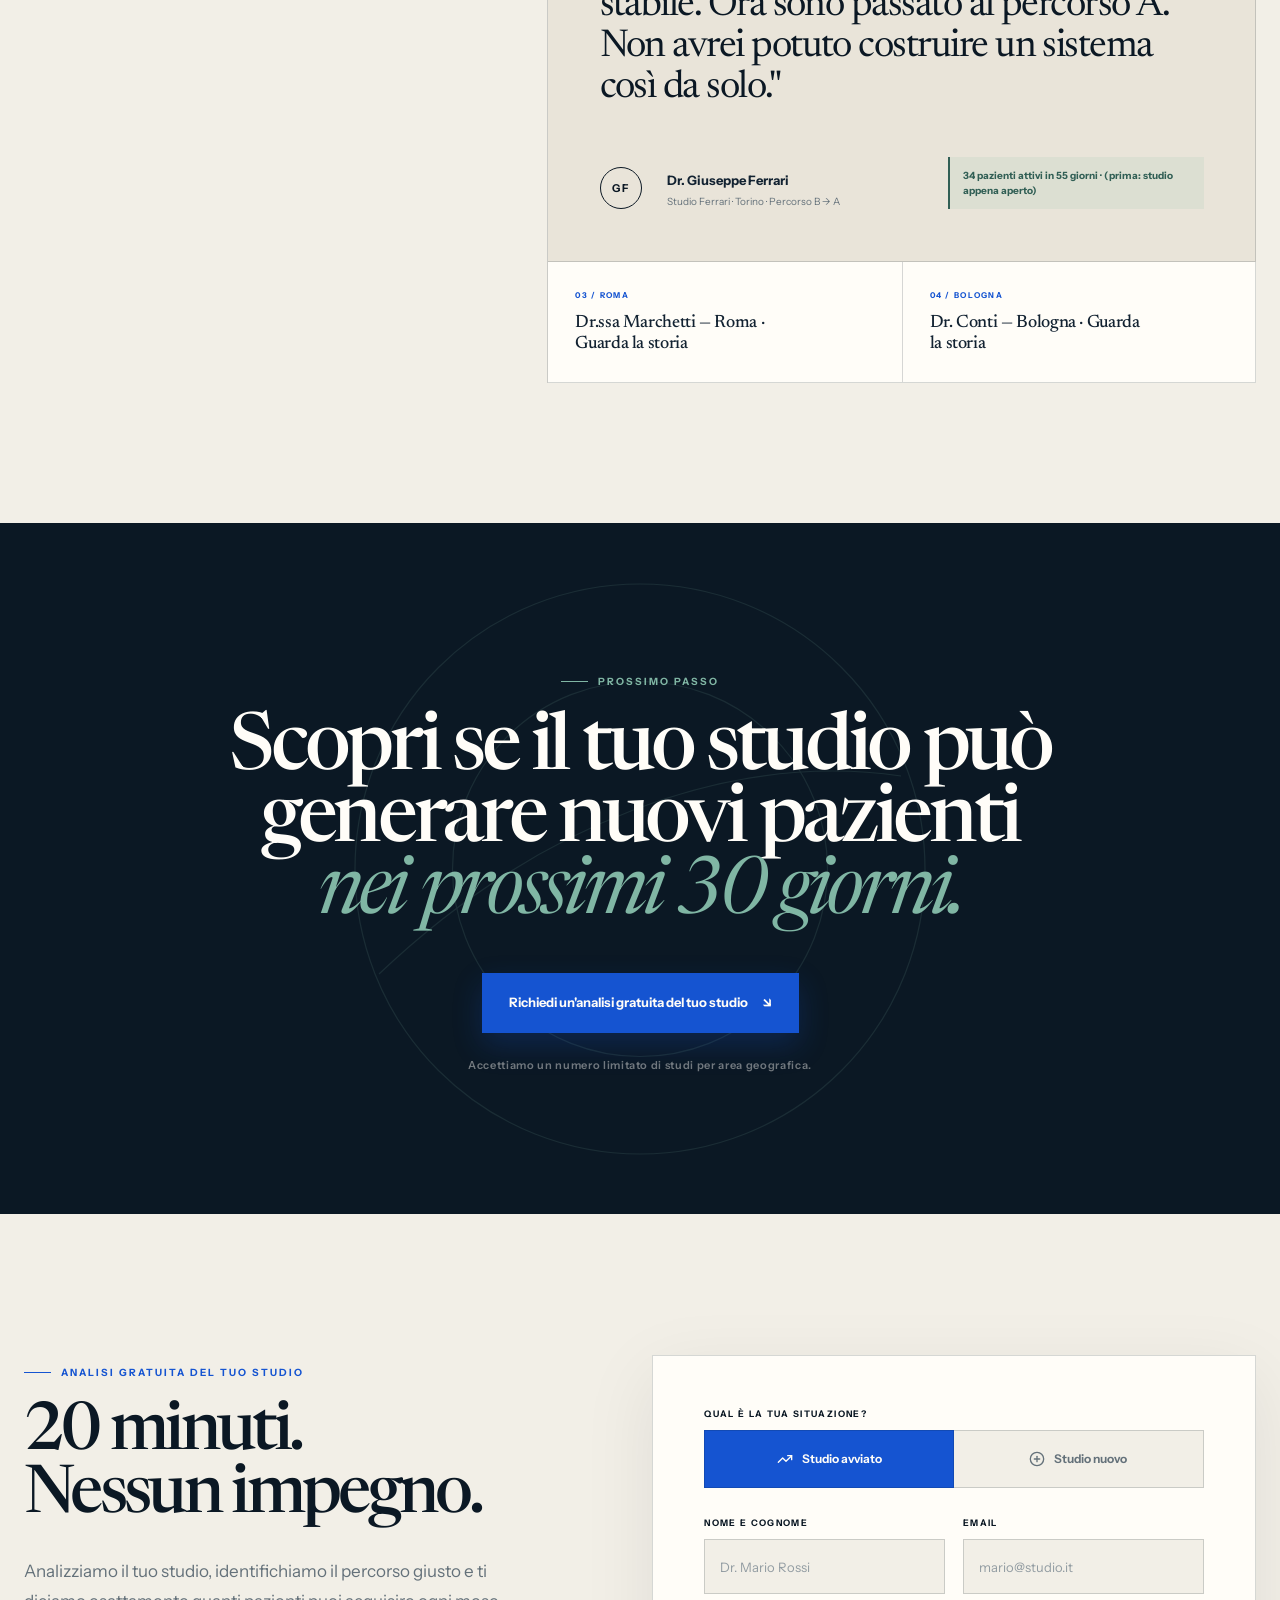
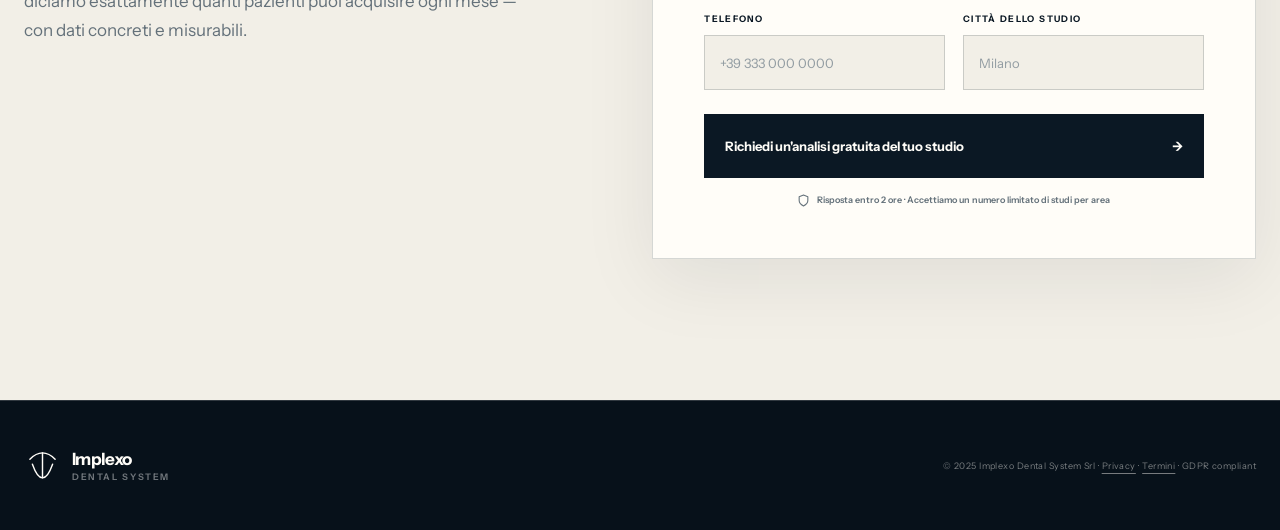
==== commit a701484b: "feat: add team credentials section" ====
--- a/index.html
+++ b/index.html
@@ -214,6 +214,39 @@
 
     <div class="system-manifesto"><p>Ogni fase è progettata per eliminare una delle principali inefficienze del marketing odontoiatrico tradizionale.</p></div>
 
+    <section class="team-section section-shell" id="team" aria-labelledby="team-title">
+      <header class="team-intro reveal">
+        <span class="eyebrow">Dentro Implexo</span>
+        <h2 class="team-title" id="team-title">Clinica,<br>tecnologia<br>e design.<br><em>Nello stesso team.</em></h2>
+        <p>Un sistema per studi odontoiatrici costruito unendo competenza clinica, ingegneria e cultura del progetto.</p>
+      </header>
+
+      <div class="team-ledger reveal reveal-delay">
+        <article class="team-entry">
+          <div class="team-count" aria-label="03 studenti"><strong>03</strong><span>studenti</span></div>
+          <div class="team-discipline"><span>Area clinica</span><h3>Odontoiatria e Protesi Dentaria</h3></div>
+          <p class="team-institution">Università degli Studi di Milano</p>
+          <div class="academic-mark" aria-label="Percorso accademico UNIMI"><span>UNI</span><strong>MI</strong></div>
+        </article>
+
+        <article class="team-entry">
+          <div class="team-count" aria-label="01 studente"><strong>01</strong><span>studente</span></div>
+          <div class="team-discipline"><span>Area tecnologia</span><h3>Ingegneria Informatica</h3></div>
+          <p class="team-institution">Politecnico di Milano</p>
+          <div class="academic-mark" aria-label="Percorso accademico POLIMI"><span>POLI</span><strong>MI</strong></div>
+        </article>
+
+        <article class="team-entry team-entry-accent">
+          <div class="team-count" aria-label="01 studente"><strong>01</strong><span>studente</span></div>
+          <div class="team-discipline"><span>Area progetto</span><h3>Design</h3></div>
+          <p class="team-institution">Politecnico di Milano</p>
+          <div class="academic-mark" aria-label="Percorso accademico POLIMI"><span>POLI</span><strong>MI</strong></div>
+        </article>
+
+        <p class="team-disclaimer">I riferimenti indicano esclusivamente i percorsi di studio dei membri del team. Implexo non è affiliata, patrocinata o approvata dagli atenei citati.</p>
+      </div>
+    </section>
+
     <section class="proof-section section-shell" id="risultati">
       <div class="section-index" aria-hidden="true">03</div>
       <header class="proof-header reveal">
--- a/style.css
+++ b/style.css
@@ -969,6 +969,147 @@
   line-height: 1.3;
 }
 
+.team-section {
+  isolation: isolate;
+  align-items: start;
+}
+
+.team-section::before {
+  position: absolute;
+  z-index: -1;
+  top: 0;
+  bottom: 0;
+  left: 50%;
+  width: 100vw;
+  content: '';
+  transform: translateX(-50%);
+  border-bottom: 1px solid var(--line);
+  background:
+    linear-gradient(125deg, rgba(128, 182, 164, .14), transparent 42%),
+    var(--paper-deep);
+}
+
+.team-intro {
+  grid-column: 1 / span 5;
+}
+
+.team-title {
+  margin-top: 24px;
+  color: var(--ink);
+  font-family: var(--display);
+  font-size: clamp(48px, 5.4vw, 78px);
+  font-weight: 500;
+  letter-spacing: -.055em;
+  line-height: .9;
+}
+
+.team-title em {
+  color: var(--cobalt);
+  font-weight: 400;
+}
+
+.team-intro > p {
+  max-width: 430px;
+  margin-top: 34px;
+  color: var(--muted);
+  font-size: 14px;
+  line-height: 1.72;
+}
+
+.team-ledger {
+  grid-column: 7 / -1;
+  border-top: 1px solid var(--ink);
+}
+
+.team-entry {
+  min-height: 166px;
+  padding: 25px 0;
+  display: grid;
+  grid-template-columns: 94px minmax(175px, 1fr) minmax(120px, 155px) 82px;
+  align-items: center;
+  gap: clamp(14px, 2vw, 30px);
+  border-bottom: 1px solid var(--line);
+}
+
+.team-entry-accent {
+  background: linear-gradient(90deg, transparent, rgba(21, 84, 209, .055));
+}
+
+.team-count {
+  display: flex;
+  flex-direction: column;
+  align-items: flex-start;
+}
+
+.team-count strong {
+  color: var(--ink);
+  font-family: var(--display);
+  font-size: 68px;
+  font-weight: 400;
+  letter-spacing: -.07em;
+  line-height: .78;
+}
+
+.team-count span,
+.team-discipline > span {
+  margin-top: 11px;
+  color: var(--mineral-dark);
+  font-size: 9px;
+  font-weight: 700;
+  letter-spacing: .15em;
+  text-transform: uppercase;
+}
+
+.team-discipline h3 {
+  margin-top: 8px;
+  color: var(--ink);
+  font-family: var(--display);
+  font-size: clamp(24px, 2.2vw, 32px);
+  font-weight: 500;
+  letter-spacing: -.035em;
+  line-height: 1;
+}
+
+.team-institution {
+  color: var(--muted);
+  font-size: 11px;
+  line-height: 1.5;
+}
+
+.academic-mark {
+  width: 82px;
+  height: 82px;
+  padding: 13px 10px;
+  display: flex;
+  flex-direction: column;
+  justify-content: space-between;
+  border: 1px solid var(--ink);
+  border-radius: 50%;
+  color: var(--ink);
+  font-size: 8px;
+  font-style: normal;
+  font-weight: 700;
+  letter-spacing: .16em;
+  line-height: 1;
+  text-align: center;
+}
+
+.academic-mark strong {
+  font-family: var(--display);
+  font-size: 27px;
+  font-weight: 500;
+  letter-spacing: -.05em;
+}
+
+.team-disclaimer {
+  max-width: 610px;
+  padding-top: 18px;
+  color: rgba(11, 24, 36, .48);
+  font-size: 9px;
+  letter-spacing: .025em;
+  line-height: 1.6;
+}
+
 .proof-header {
   grid-column: 1 / span 5;
 }
@@ -1587,6 +1728,7 @@
 
   .diagnostic-section,
   .paths-section,
+  .team-section,
   .proof-section,
   .form-section {
     display: block;
@@ -1625,6 +1767,15 @@
 
   .system-content {
     padding: 90px max(24px, calc((100vw - min(100% - 40px, 760px)) / 2));
+  }
+
+  .team-intro {
+    max-width: 650px;
+    margin-bottom: 60px;
+  }
+
+  .team-ledger {
+    margin-left: 8%;
   }
 
   .proof-ledger {
@@ -1798,6 +1949,61 @@
     font-size: 20px;
   }
 
+  .team-intro {
+    margin-bottom: 48px;
+  }
+
+  .team-title {
+    font-size: clamp(47px, 13.2vw, 62px);
+  }
+
+  .team-intro > p {
+    margin-top: 27px;
+  }
+
+  .team-ledger {
+    margin-left: 0;
+  }
+
+  .team-entry {
+    min-height: 150px;
+    padding: 24px 0;
+    grid-template-columns: 62px minmax(0, 1fr) 68px;
+    align-items: start;
+    gap: 17px;
+  }
+
+  .team-count strong {
+    font-size: 52px;
+  }
+
+  .team-count span {
+    font-size: 7px;
+    letter-spacing: .09em;
+  }
+
+  .team-discipline h3 {
+    font-size: 25px;
+  }
+
+  .team-institution {
+    grid-column: 2 / -1;
+    margin-top: -25px;
+    padding-right: 82px;
+  }
+
+  .academic-mark {
+    width: 68px;
+    height: 68px;
+    padding: 10px 8px;
+    grid-column: 3;
+    grid-row: 1;
+  }
+
+  .academic-mark strong {
+    font-size: 22px;
+  }
+
   .testimonial,
   .case-card {
     padding: 31px 24px;
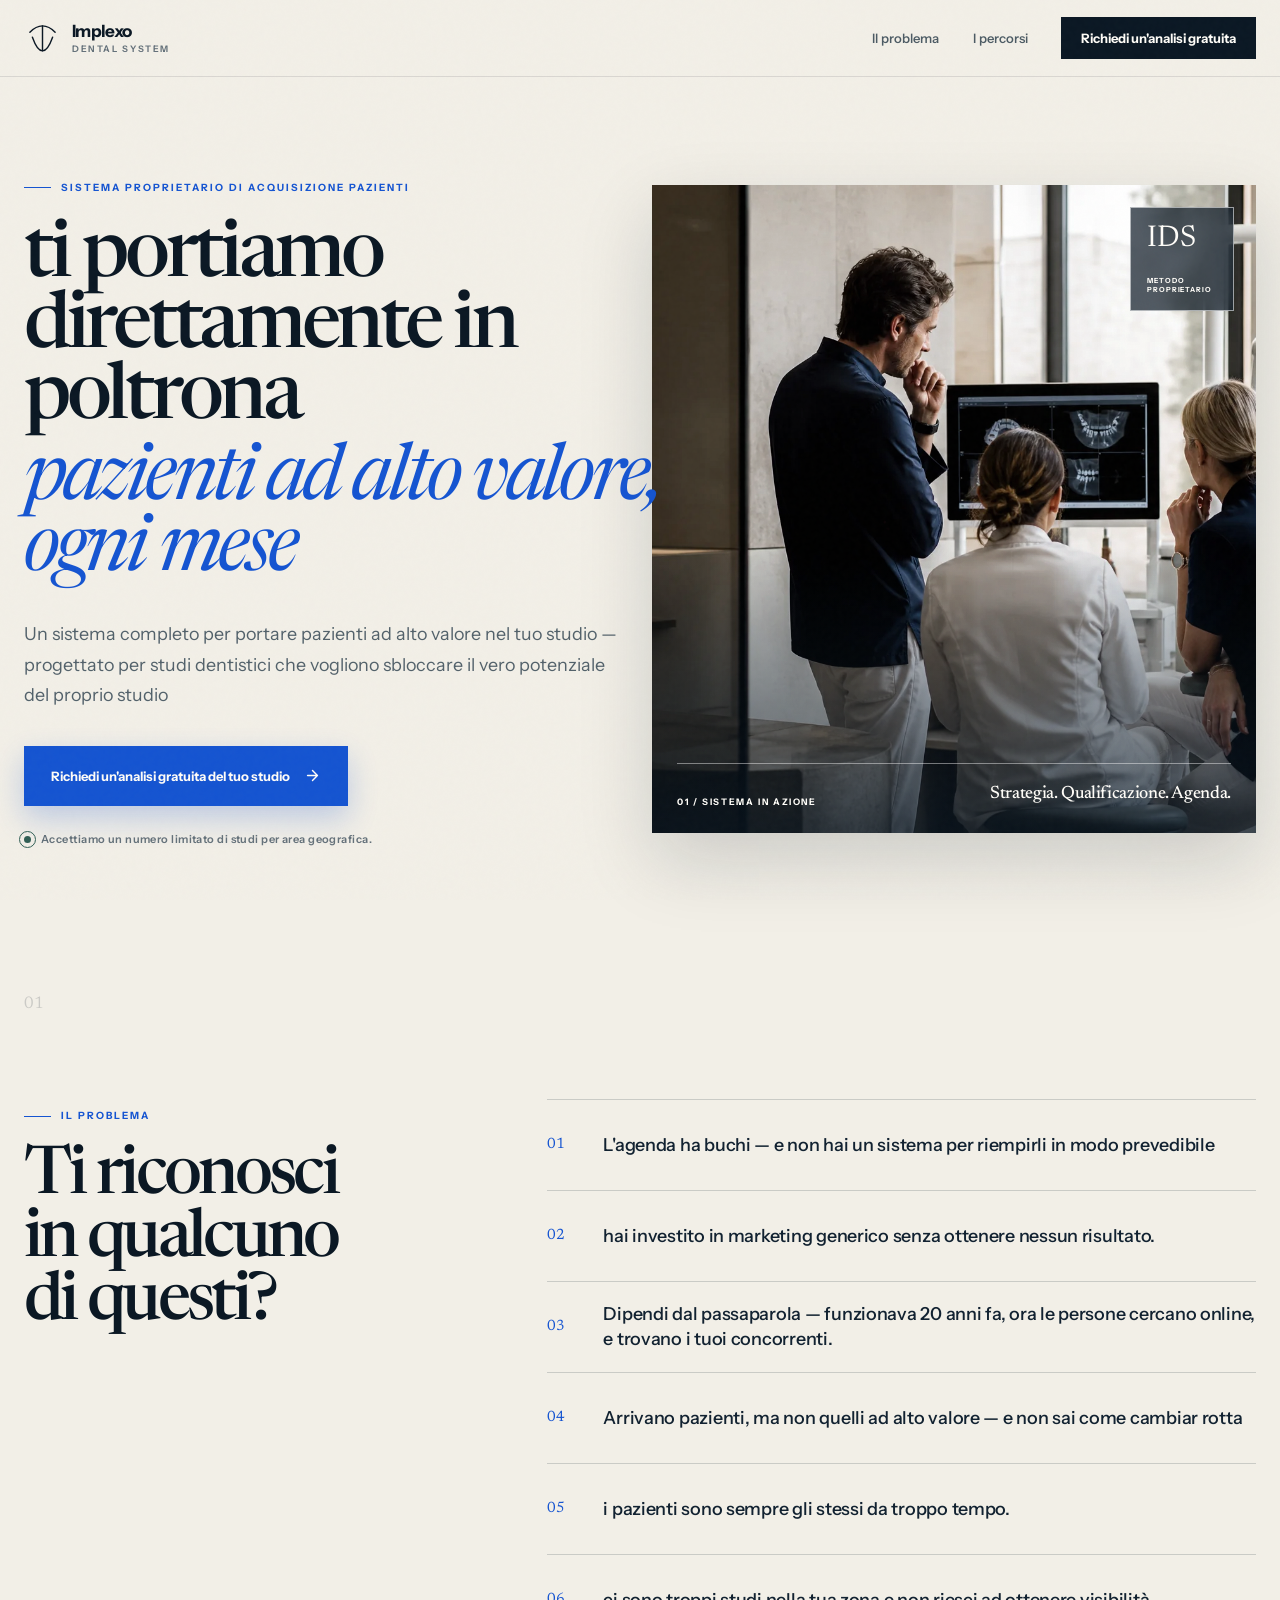
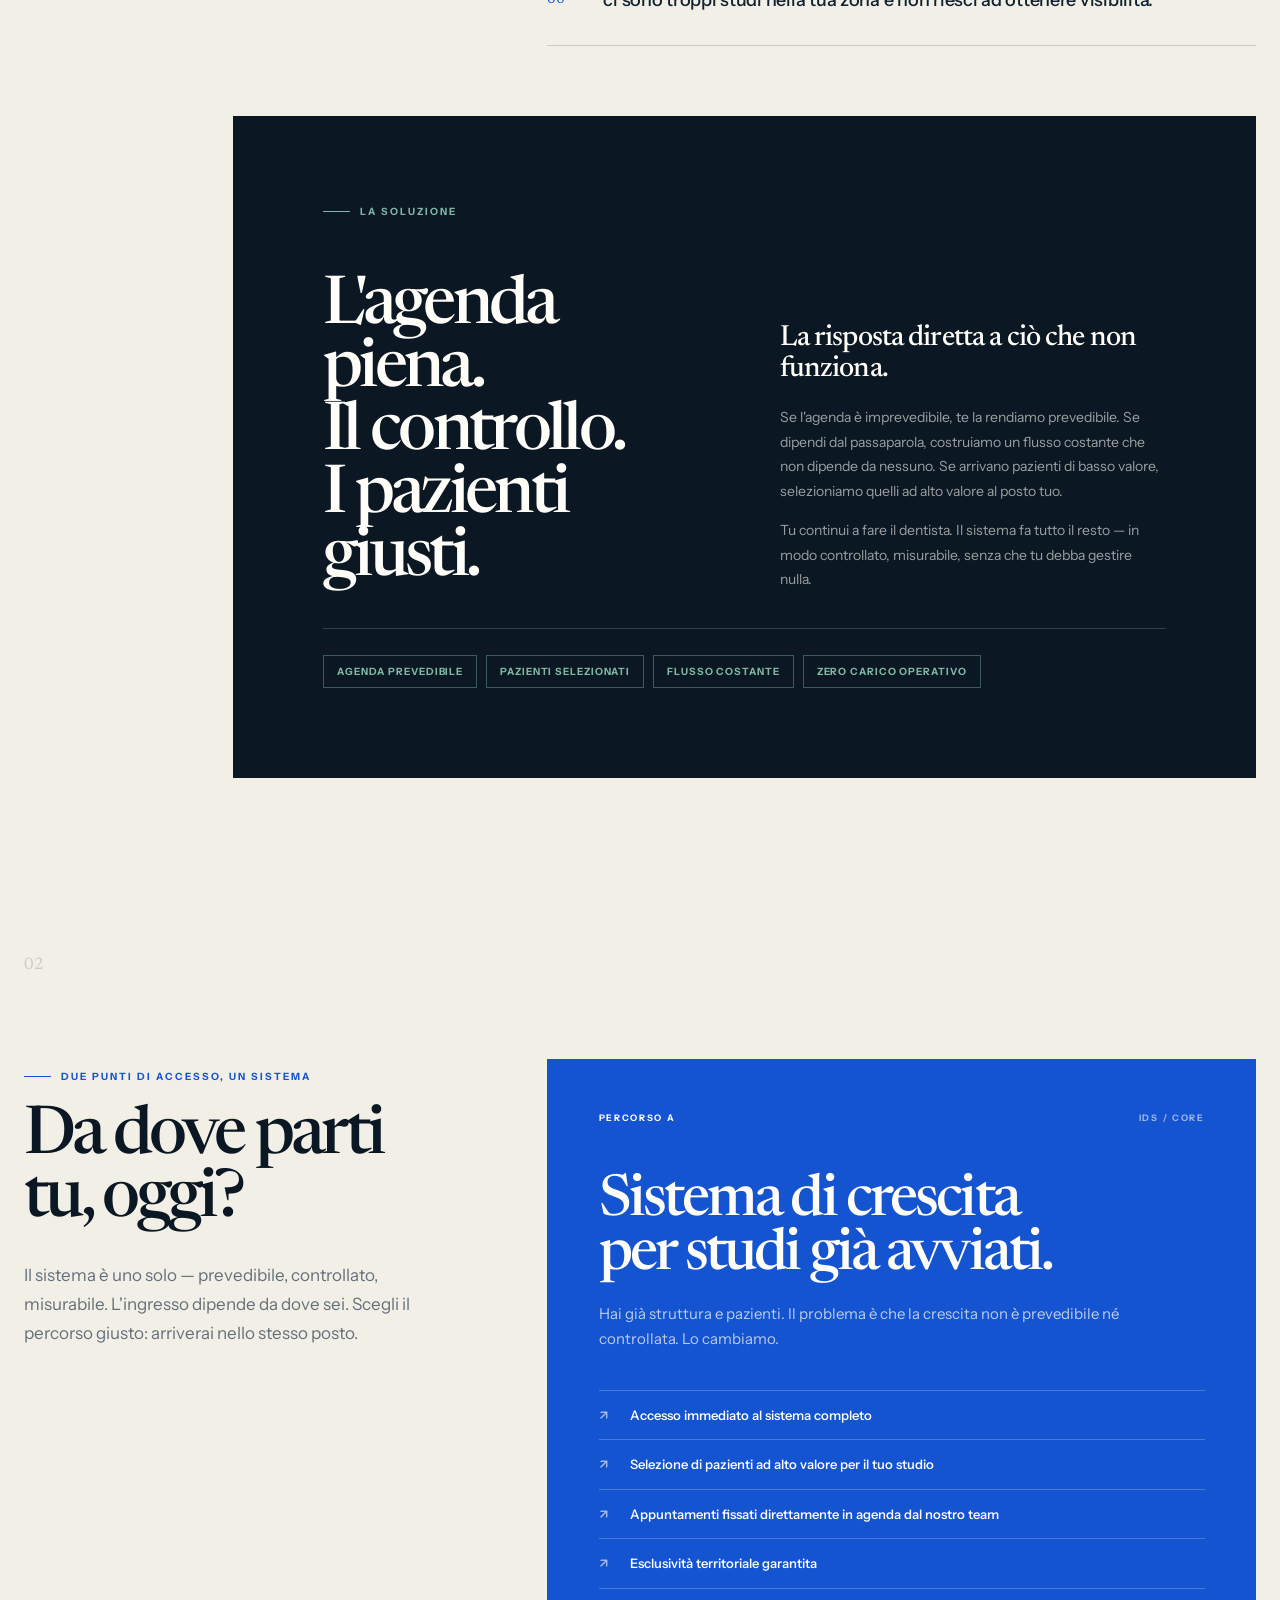
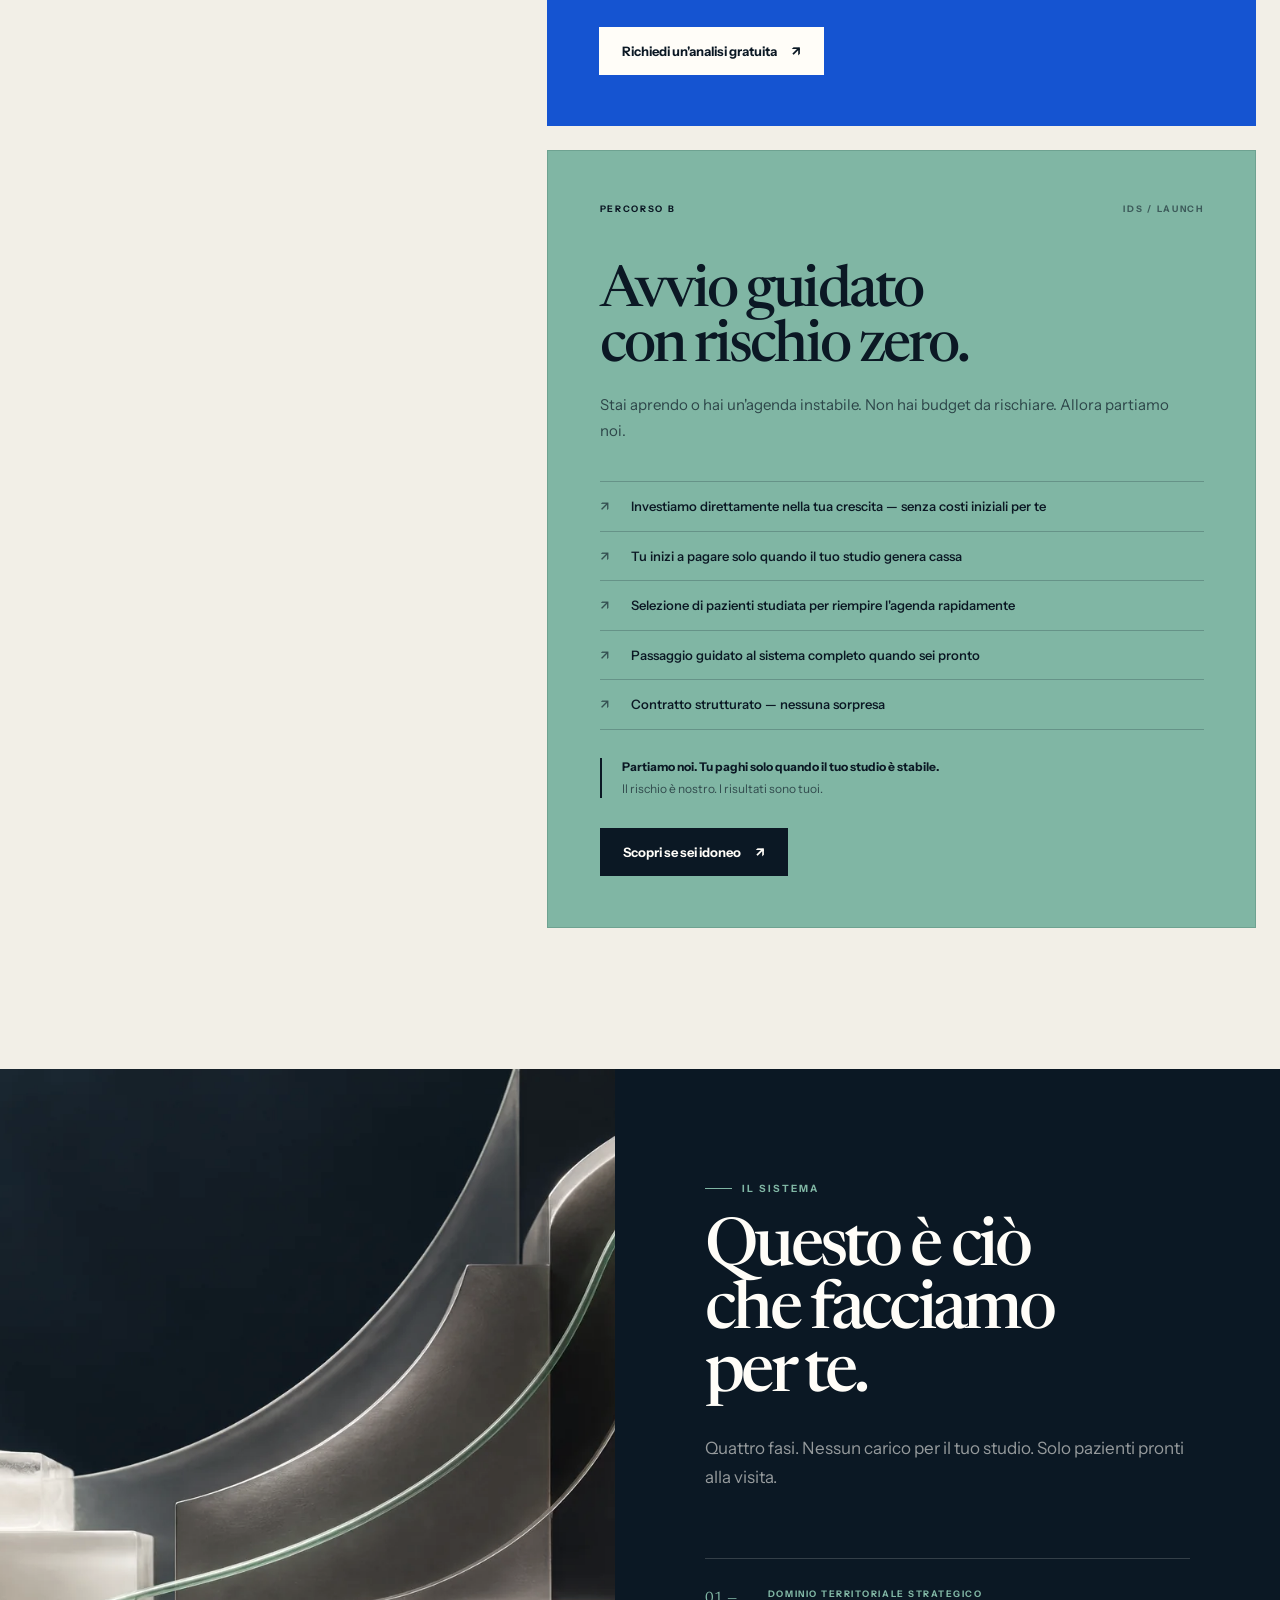
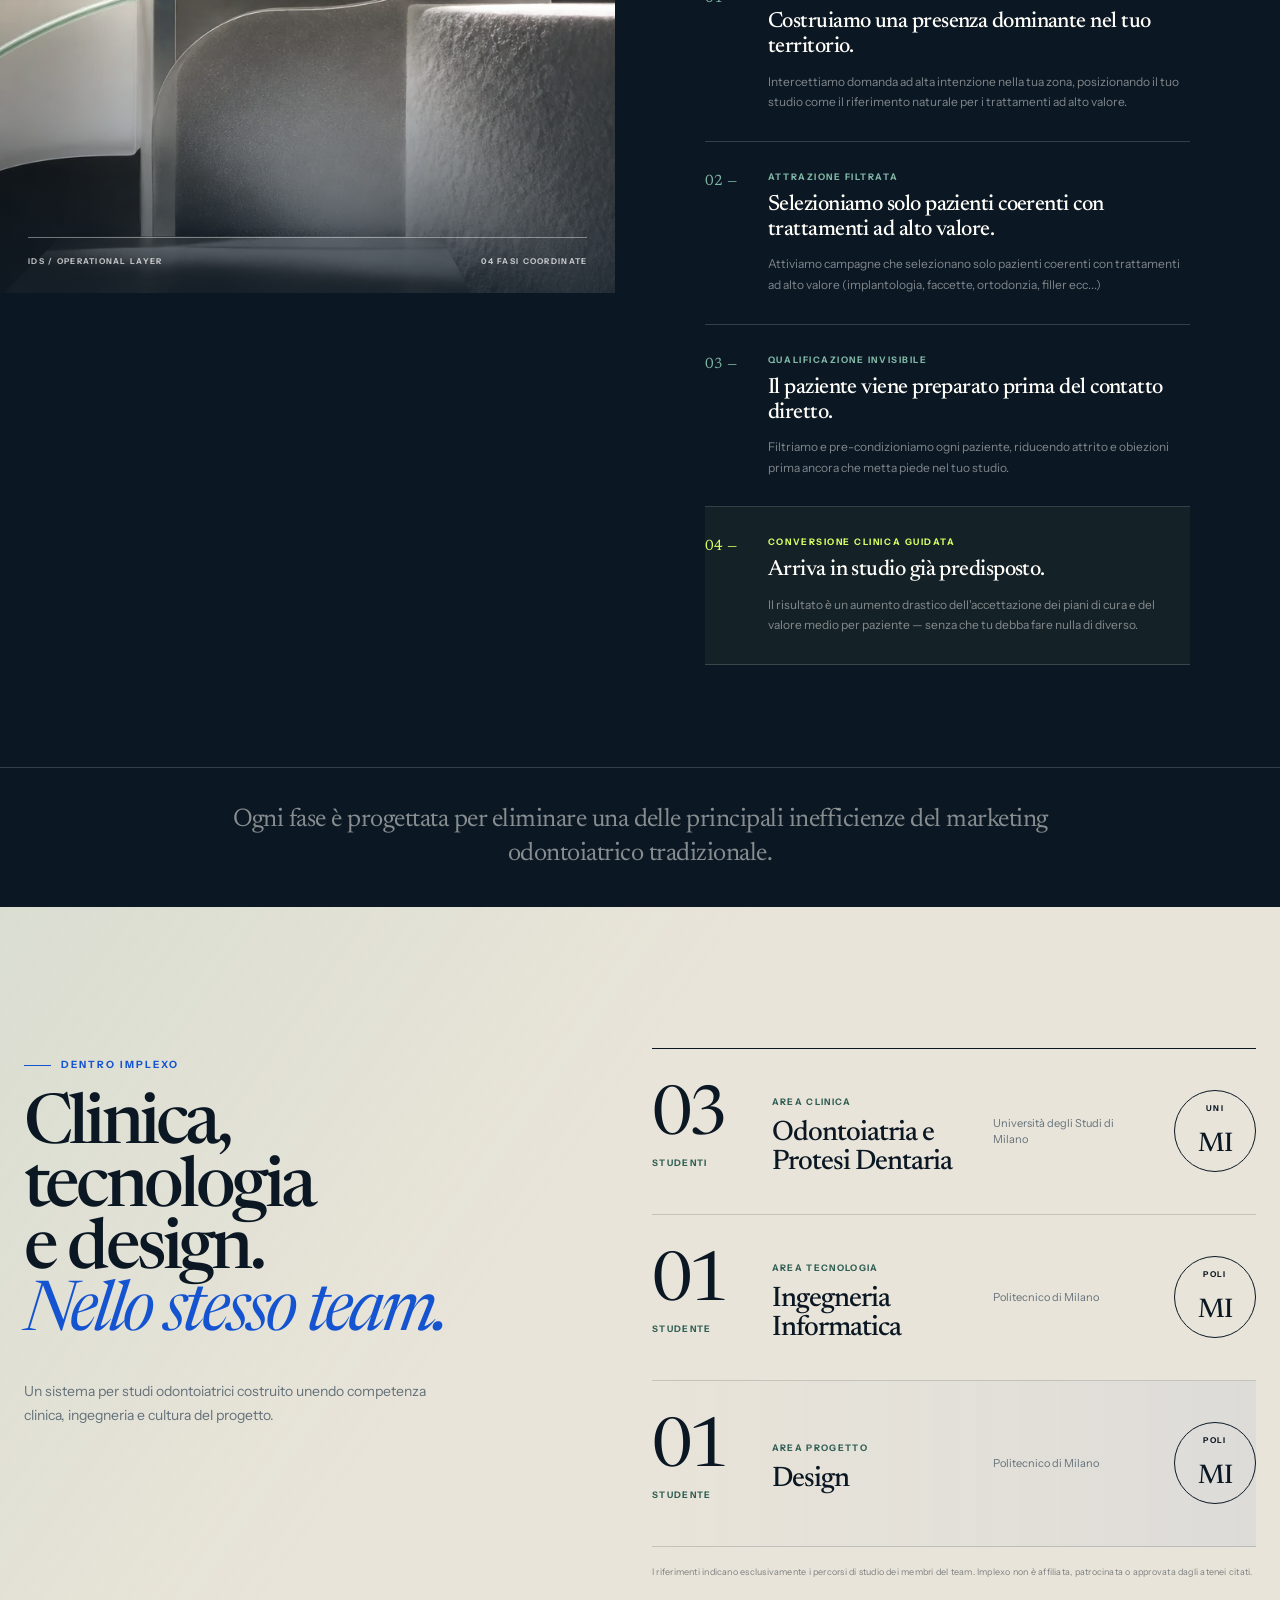
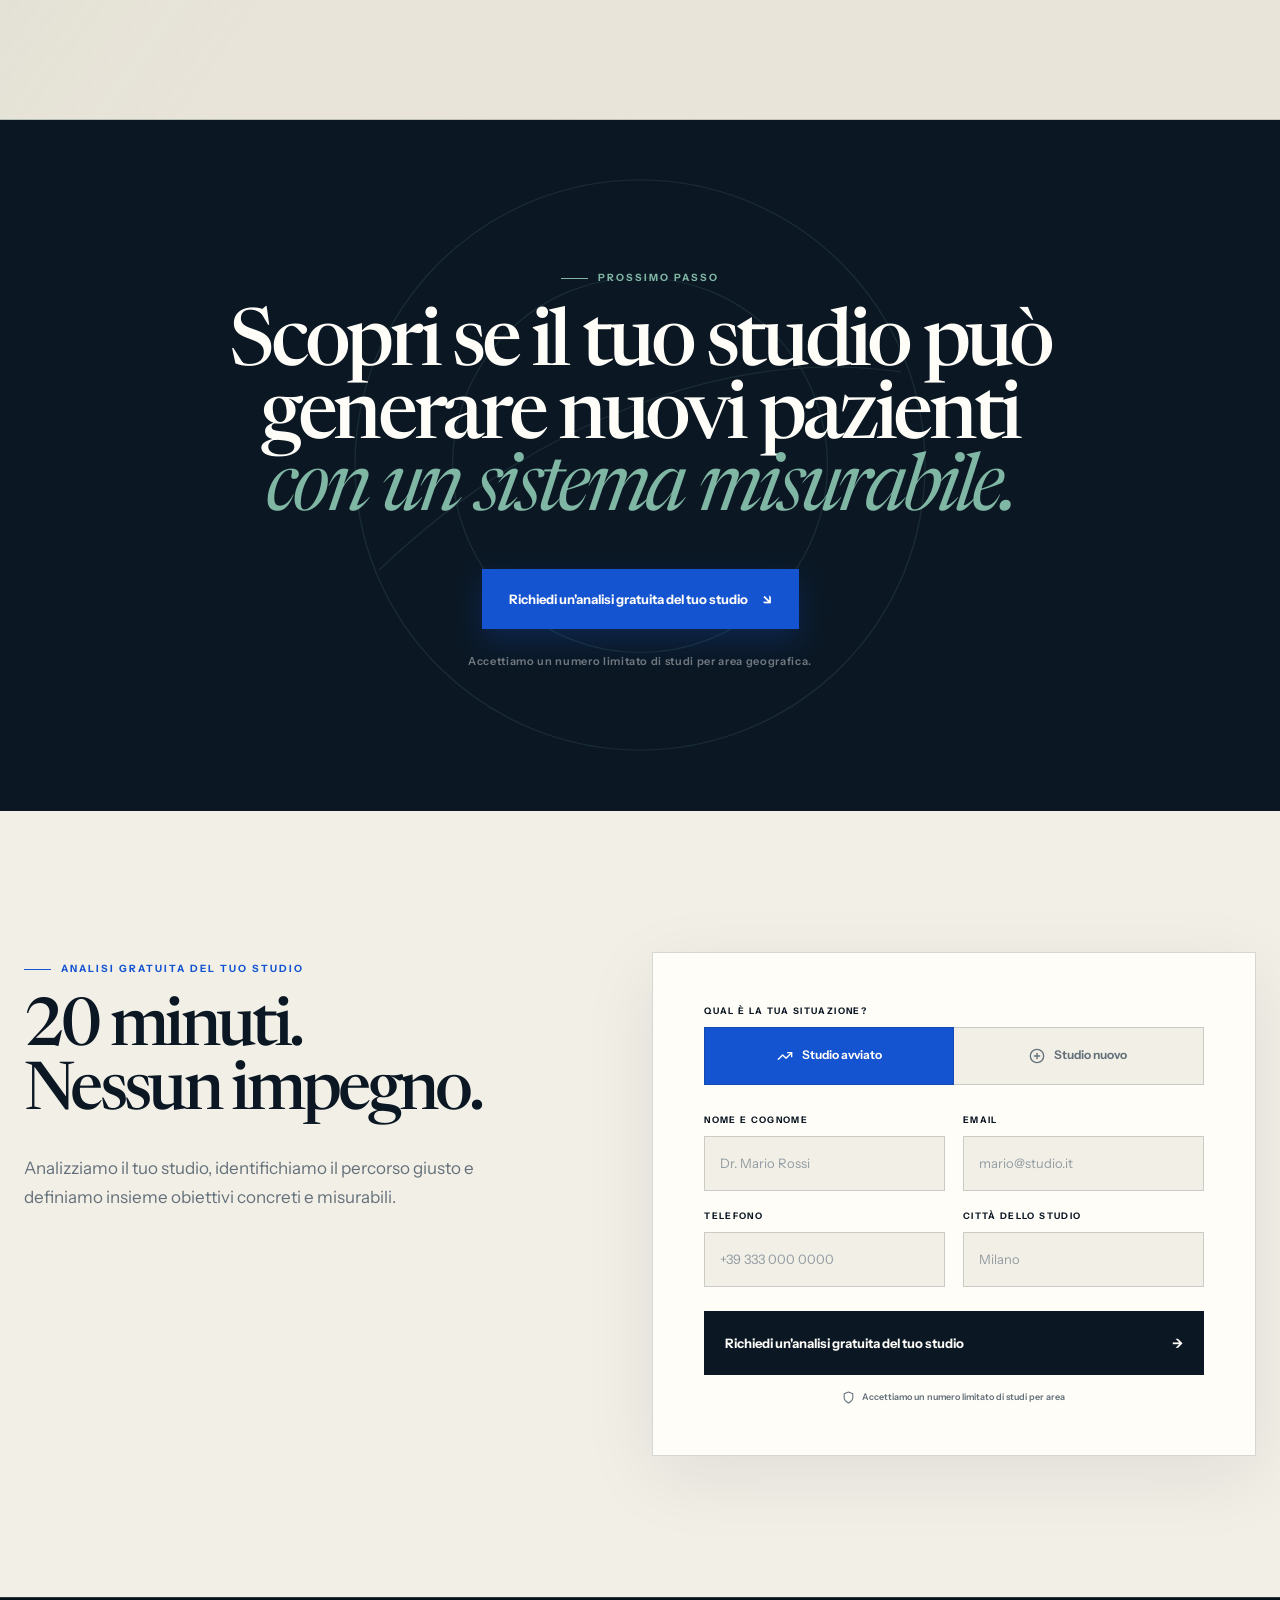
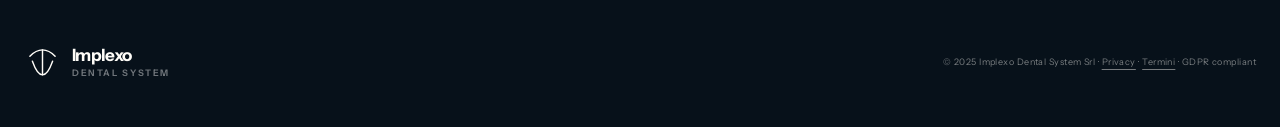
==== commit 81ffcbed: "feat: publish private pilot page without fake proof" ====
--- a/index.html
+++ b/index.html
@@ -37,7 +37,6 @@
       <div class="nav-links" aria-label="Sezioni del sito">
         <a href="#problemi">Il problema</a>
         <a href="#percorsi">I percorsi</a>
-        <a href="#risultati">Risultati</a>
         <a href="#contatto" class="button button-small button-dark">Richiedi un'analisi gratuita</a>
       </div>
 
@@ -50,7 +49,6 @@
     <div class="mobile-menu" id="mobileMenu" aria-hidden="true">
       <a href="#problemi">Il problema</a>
       <a href="#percorsi">I percorsi</a>
-      <a href="#risultati">Risultati</a>
       <a href="#contatto" class="button button-dark">Richiedi un'analisi gratuita</a>
     </div>
   </header>
@@ -98,24 +96,6 @@
       </figure>
     </section>
 
-    <section class="stats-section" aria-label="Risultati del sistema">
-      <div class="stats-bar">
-        <div class="stat-item">
-          <div class="stat-num">340<span>+</span></div>
-          <div class="stat-label">Studi attivi nel sistema</div>
-        </div>
-        <div class="stat-item">
-          <div class="stat-num">47</div>
-          <div class="stat-label">Studi nati con noi</div>
-        </div>
-        <div class="stat-item">
-          <div class="stat-num"><span>+</span>38<span>%</span></div>
-          <div class="stat-label">Fatturato medio nei primi 90 giorni*</div>
-        </div>
-      </div>
-      <p class="stats-note">*dato medio su studi attivi nel sistema Implexo Dental System</p>
-    </section>
-
     <section class="diagnostic-section section-shell" id="problemi">
       <div class="section-index" aria-hidden="true">01</div>
       <div class="diagnostic-heading reveal">
@@ -143,7 +123,6 @@
         <div class="solution-tags" aria-label="Benefici del sistema">
           <span>Agenda prevedibile</span><span>Pazienti selezionati</span><span>Flusso costante</span><span>Zero carico operativo</span>
         </div>
-        <a href="#risultati" class="text-link text-link-light">solo parole? Fattelo dire da chi lo ha già provato <span aria-hidden="true">↘</span></a>
       </div>
     </section>
 
@@ -164,7 +143,6 @@
             <li>Accesso immediato al sistema completo</li>
             <li>Selezione di pazienti ad alto valore per il tuo studio</li>
             <li>Appuntamenti fissati direttamente in agenda dal nostro team</li>
-            <li>aumento del fatturato del 38% nei primi 90 giorni</li>
             <li>Esclusività territoriale garantita</li>
           </ul>
           <a href="#contatto" class="button button-light path-select" data-path="core">Richiedi un'analisi gratuita <span aria-hidden="true">↗</span></a>
@@ -247,46 +225,11 @@
       </div>
     </section>
 
-    <section class="proof-section section-shell" id="risultati">
-      <div class="section-index" aria-hidden="true">03</div>
-      <header class="proof-header reveal">
-        <span class="eyebrow">Risultati reali</span>
-        <h2 class="section-title">Chi l'ha fatto<br>prima di te.</h2>
-        <p class="proof-intro">Numeri, contesto e risultati. Senza metriche decorative.</p>
-      </header>
-
-      <div class="proof-ledger reveal">
-        <article class="testimonial testimonial-primary">
-          <div class="testimonial-meta"><span>01 / Milano</span><span class="review-stars" aria-label="Cinque stelle">★★★★★</span></div>
-          <blockquote>"Avevo già bruciato budget con due agenzie diverse. In 60 giorni con il sistema ho avuto 27 nuovi pazienti implantari. Per la prima volta so esattamente da dove arrivano."</blockquote>
-          <footer><span class="testimonial-initials" aria-hidden="true">MR</span><div><strong>Dr. Marco Ricci</strong><span>Studio Ricci · Milano · Percorso A</span></div><b>+27 pazienti implantari in 60 giorni · (prima: agenda semi-vuota)</b></footer>
-        </article>
-
-        <article class="case-card">
-          <div class="case-kicker">Caso prima / dopo</div>
-          <div class="case-values"><div><span>Prima</span><strong>60k</strong><small>/mese</small></div><span class="case-arrow" aria-hidden="true">→</span><div><span>Dopo</span><strong>92k</strong><small>/mese</small></div></div>
-          <b>da 60k a 92k/mese in 120 giorni</b>
-          <p>Studio odontoiatrico · Nord Italia · Percorso A</p>
-        </article>
-
-        <article class="testimonial testimonial-secondary">
-          <div class="testimonial-meta"><span>02 / Torino</span><span class="review-stars" aria-label="Cinque stelle">★★★★★</span></div>
-          <blockquote>"Ho aperto da zero. In 8 settimane avevo 34 pazienti attivi e un flusso di cassa stabile. Ora sono passato al percorso A. Non avrei potuto costruire un sistema così da solo."</blockquote>
-          <footer><span class="testimonial-initials" aria-hidden="true">GF</span><div><strong>Dr. Giuseppe Ferrari</strong><span>Studio Ferrari · Torino · Percorso B → A</span></div><b>34 pazienti attivi in 55 giorni · (prima: studio appena aperto)</b></footer>
-        </article>
-
-        <div class="story-index" aria-label="Altre storie dal sistema">
-          <div><span>03 / Roma</span><strong>Dr.ssa Marchetti — Roma · Guarda la storia</strong></div>
-          <div><span>04 / Bologna</span><strong>Dr. Conti — Bologna · Guarda la storia</strong></div>
-        </div>
-      </div>
-    </section>
-
     <section class="cta-section">
       <div class="cta-orbit" aria-hidden="true"><svg viewBox="0 0 500 500"><circle cx="250" cy="250" r="190" /><circle cx="250" cy="250" r="125" /><path d="M76 320c103-98 232-149 348-132" /></svg></div>
       <div class="cta-inner reveal">
         <span class="eyebrow eyebrow-light">Prossimo passo</span>
-        <h2 class="cta-title">Scopri se il tuo studio può<br>generare nuovi pazienti<br><em>nei prossimi 30 giorni.</em></h2>
+        <h2 class="cta-title">Scopri se il tuo studio può<br>generare nuovi pazienti<br><em>con un sistema misurabile.</em></h2>
         <a href="#contatto" class="button button-primary button-large">Richiedi un'analisi gratuita del tuo studio <span aria-hidden="true">↘</span></a>
         <p>Accettiamo un numero limitato di studi per area geografica.</p>
       </div>
@@ -296,7 +239,7 @@
       <div class="form-intro reveal">
         <span class="eyebrow">Analisi gratuita del tuo studio</span>
         <h2 class="section-title">20 minuti.<br>Nessun impegno.</h2>
-        <p class="section-body">Analizziamo il tuo studio, identifichiamo il percorso giusto e ti diciamo esattamente quanti pazienti puoi acquisire ogni mese — con dati concreti e misurabili.</p>
+        <p class="section-body">Analizziamo il tuo studio, identifichiamo il percorso giusto e definiamo insieme obiettivi concreti e misurabili.</p>
       </div>
 
       <form action="https://formslist.com/f/KGJrMdvT8ZfQ" method="POST" class="form-card reveal">
@@ -315,7 +258,7 @@
           <div class="form-row"><label class="form-label" for="citta">Città dello studio</label><input class="form-input" id="citta" type="text" name="citta" placeholder="Milano" required></div>
         </div>
         <button type="submit" class="form-submit"><span>Richiedi un'analisi gratuita del tuo studio</span><span aria-hidden="true">→</span></button>
-        <div class="form-note"><svg viewBox="0 0 24 24" aria-hidden="true"><path d="M12 22s8-4 8-10V5l-8-3-8 3v7c0 6 8 10 8 10z" /></svg>Risposta entro 2 ore · Accettiamo un numero limitato di studi per area</div>
+        <div class="form-note"><svg viewBox="0 0 24 24" aria-hidden="true"><path d="M12 22s8-4 8-10V5l-8-3-8 3v7c0 6 8 10 8 10z" /></svg>Accettiamo un numero limitato di studi per area</div>
       </form>
     </section>
   </main>
--- a/style.css
+++ b/style.css
@@ -1988,7 +1988,7 @@
 
   .team-institution {
     grid-column: 2 / -1;
-    margin-top: -25px;
+    margin-top: 2px;
     padding-right: 82px;
   }
 
